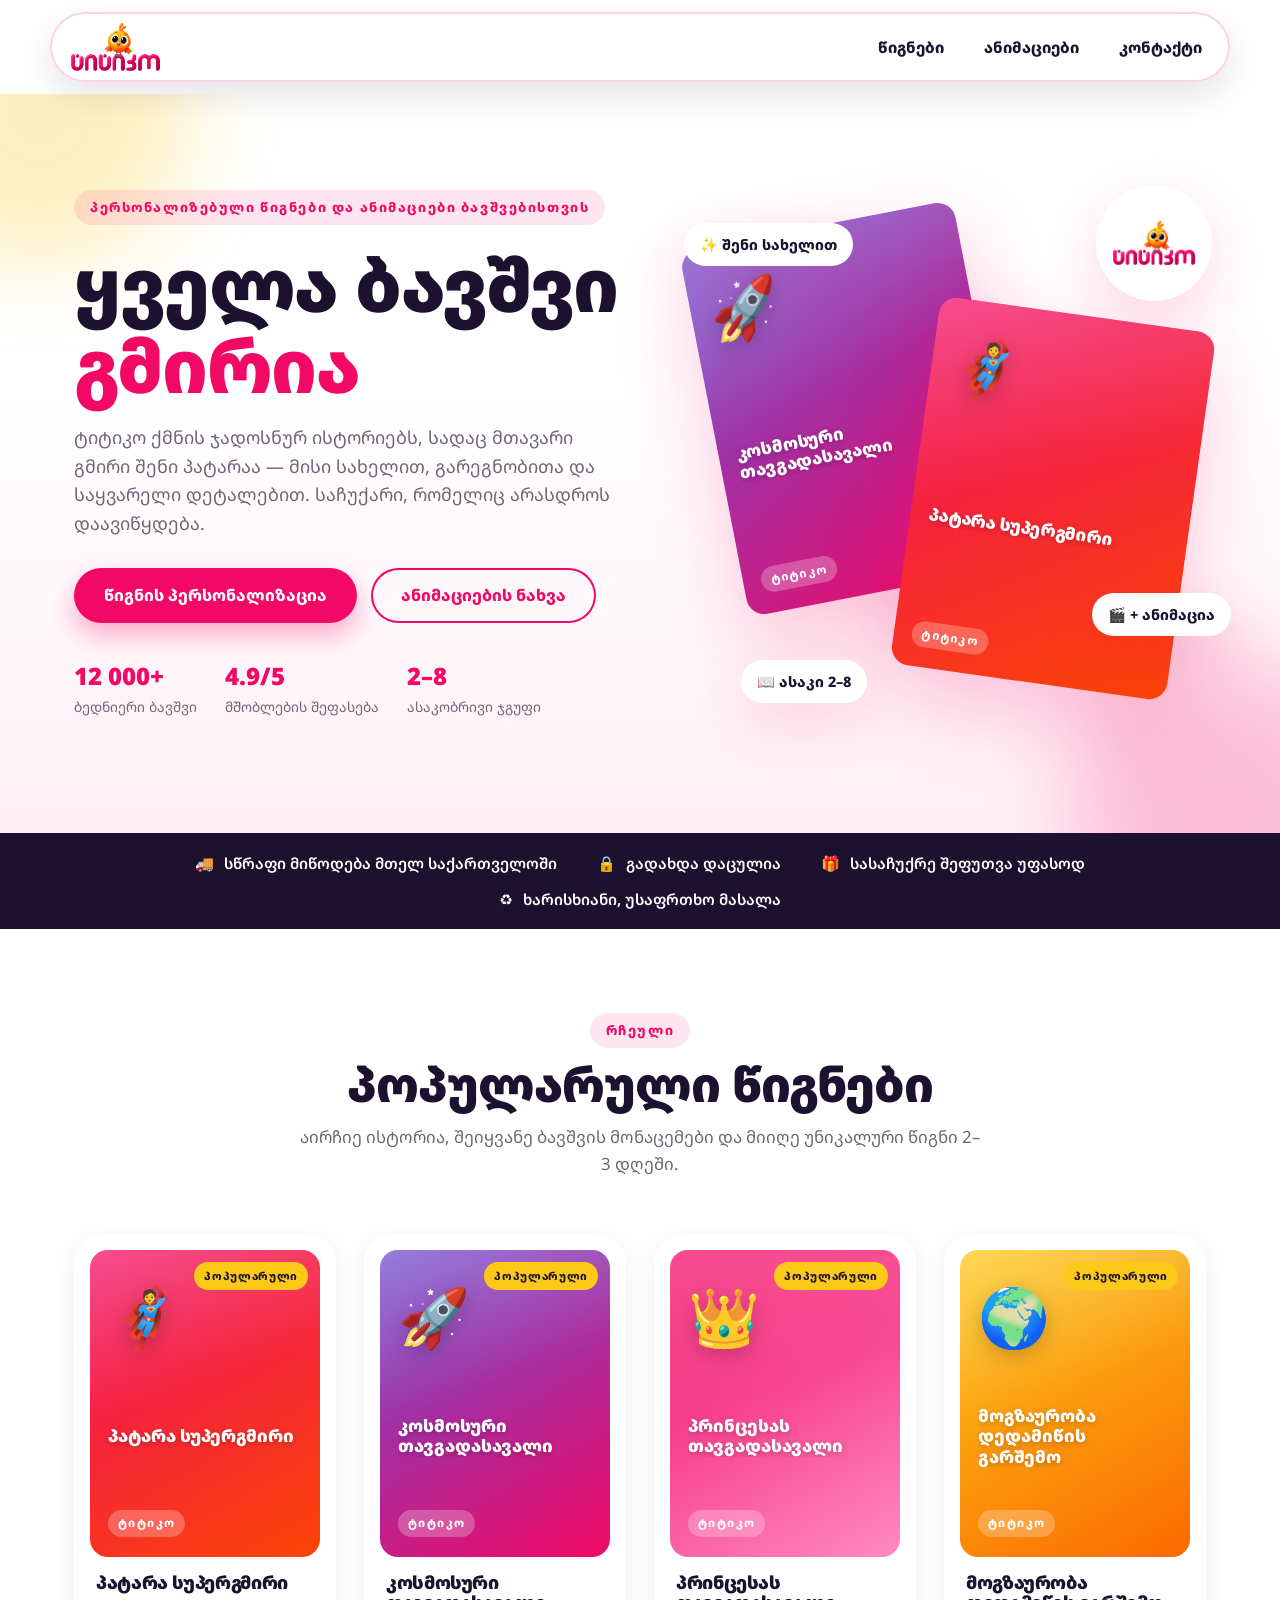
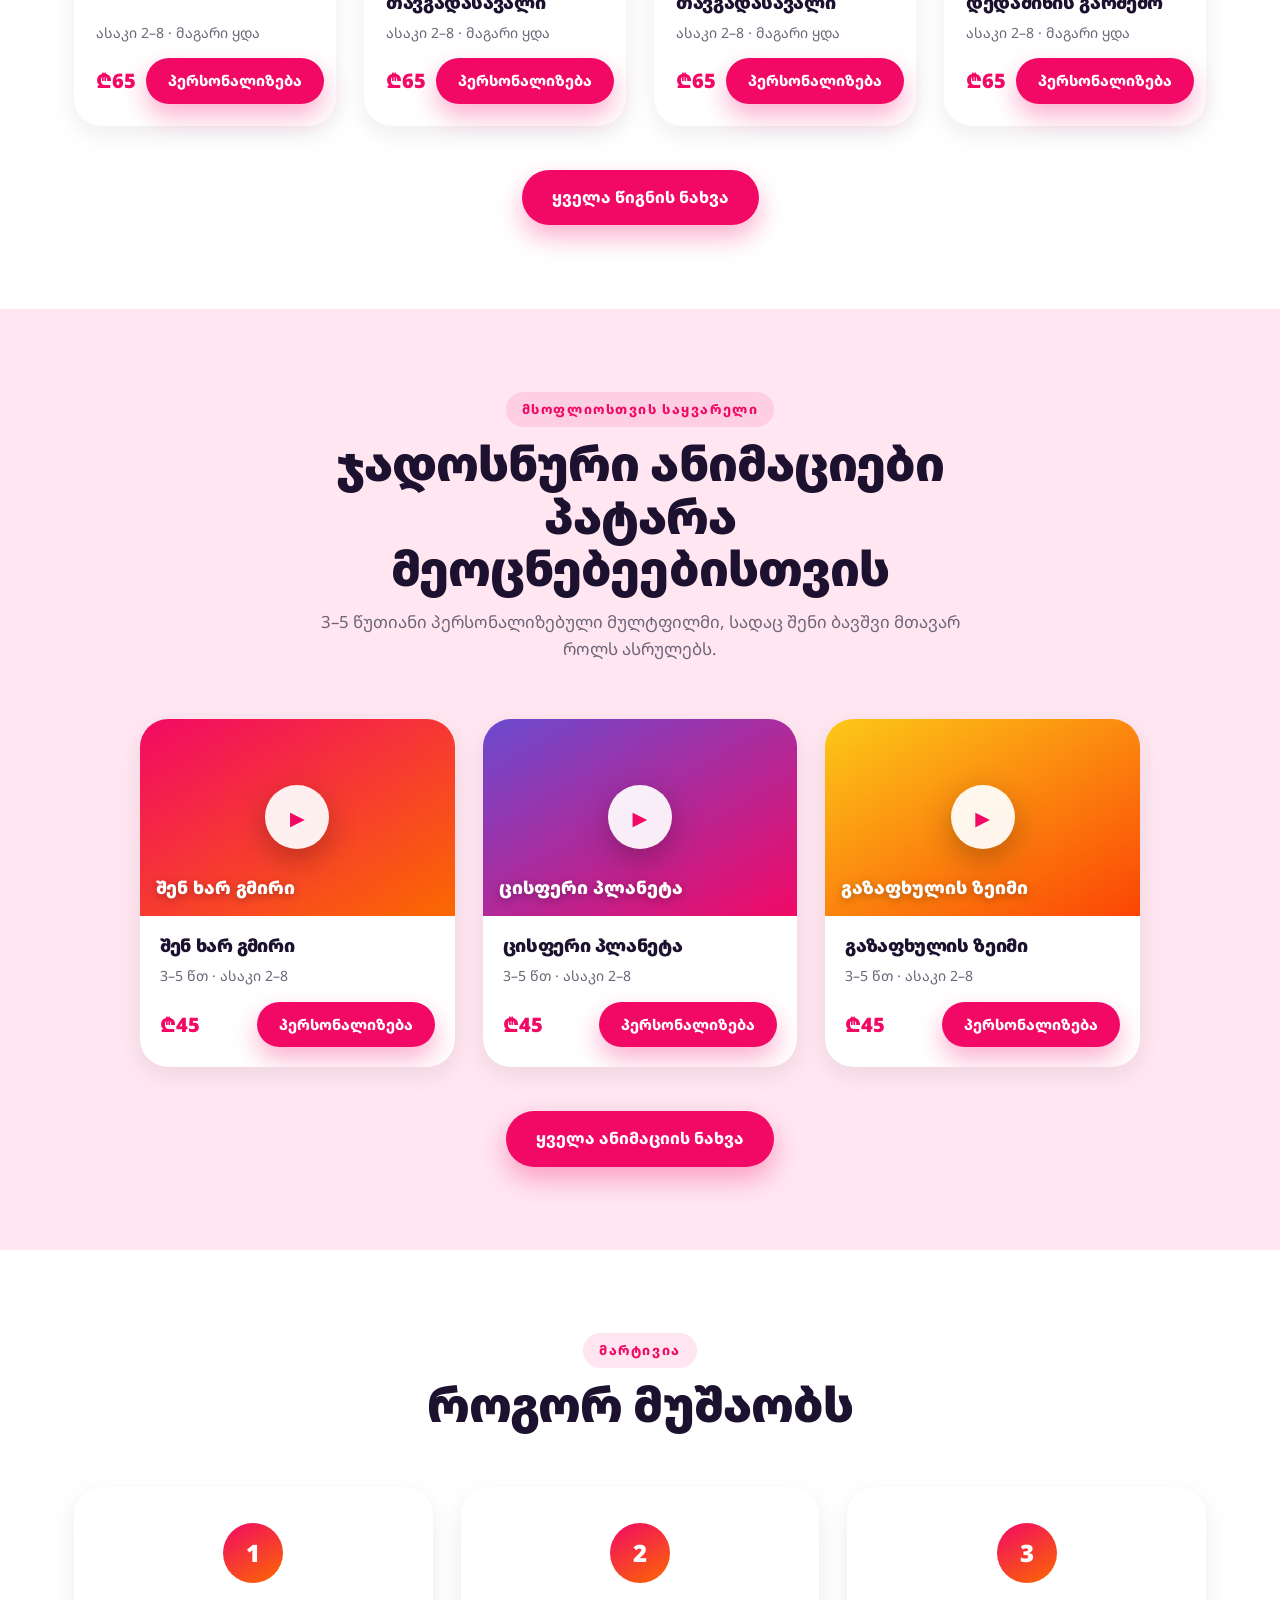
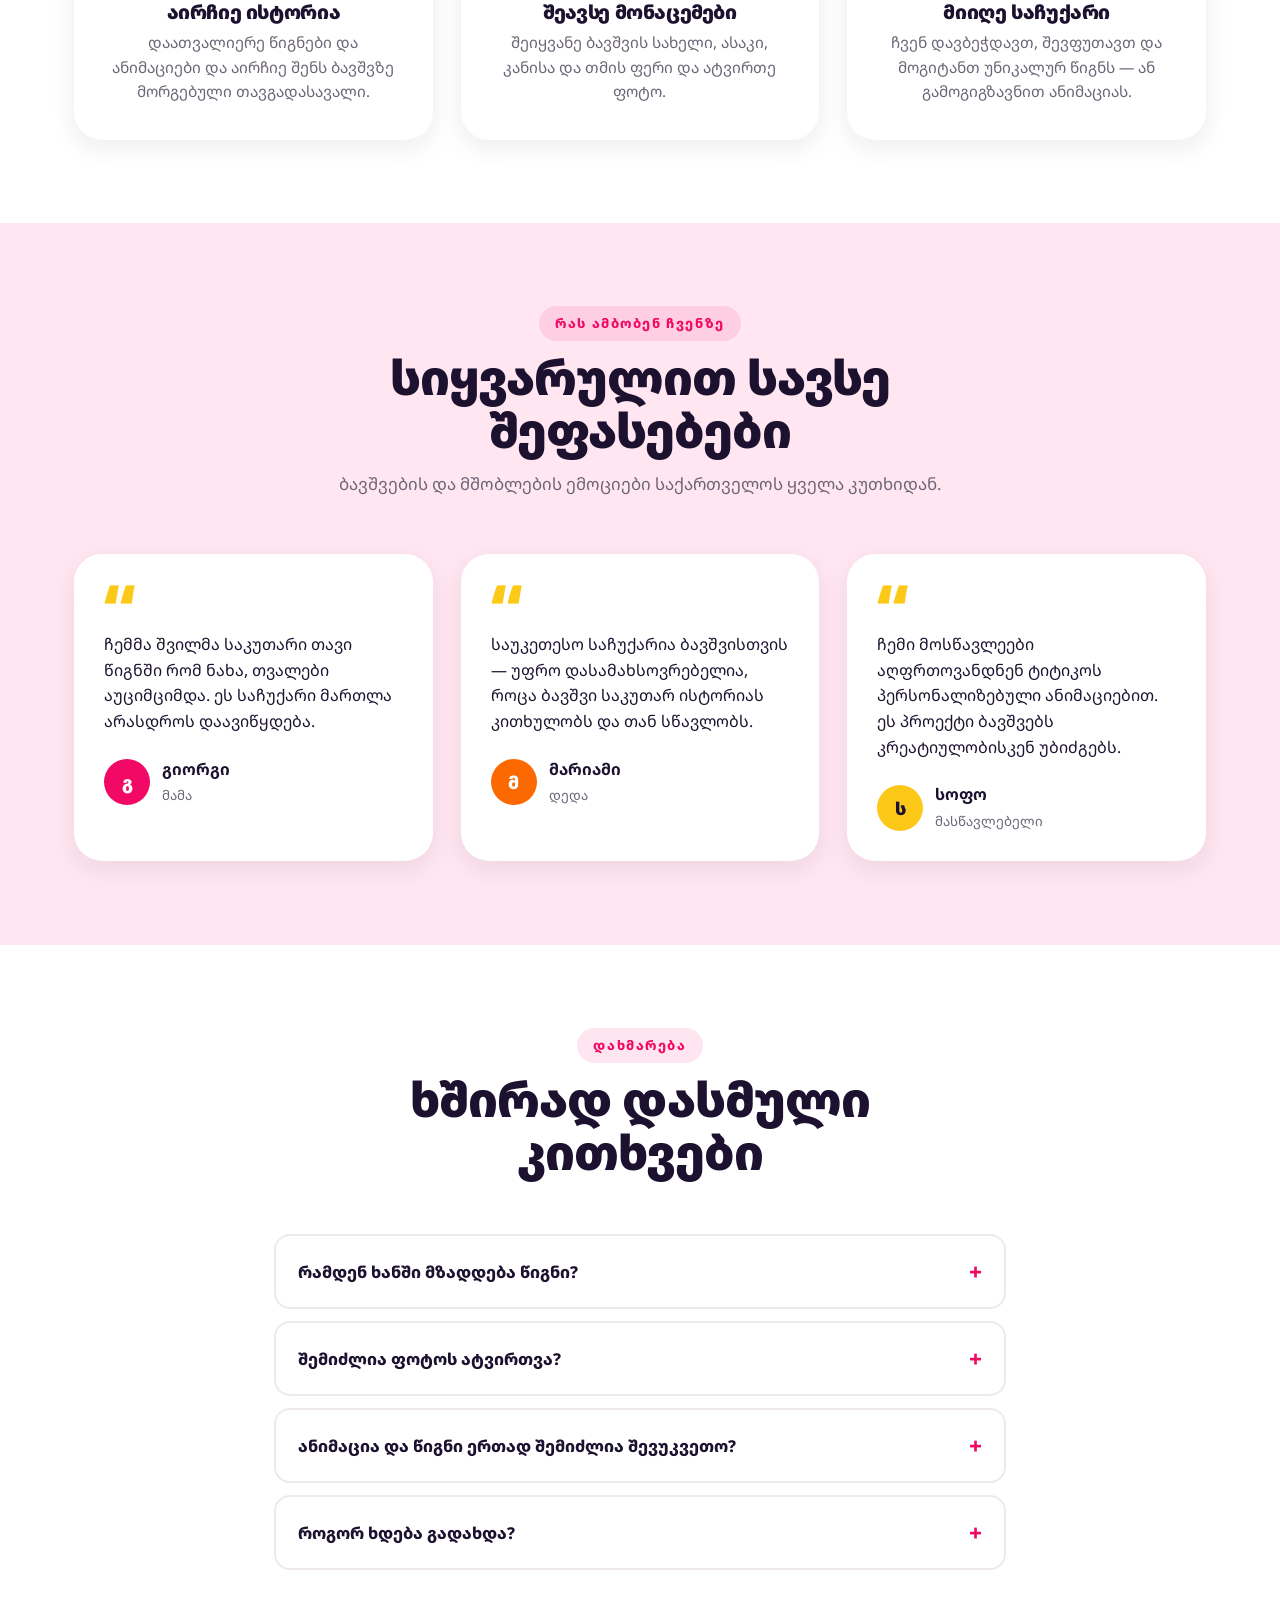
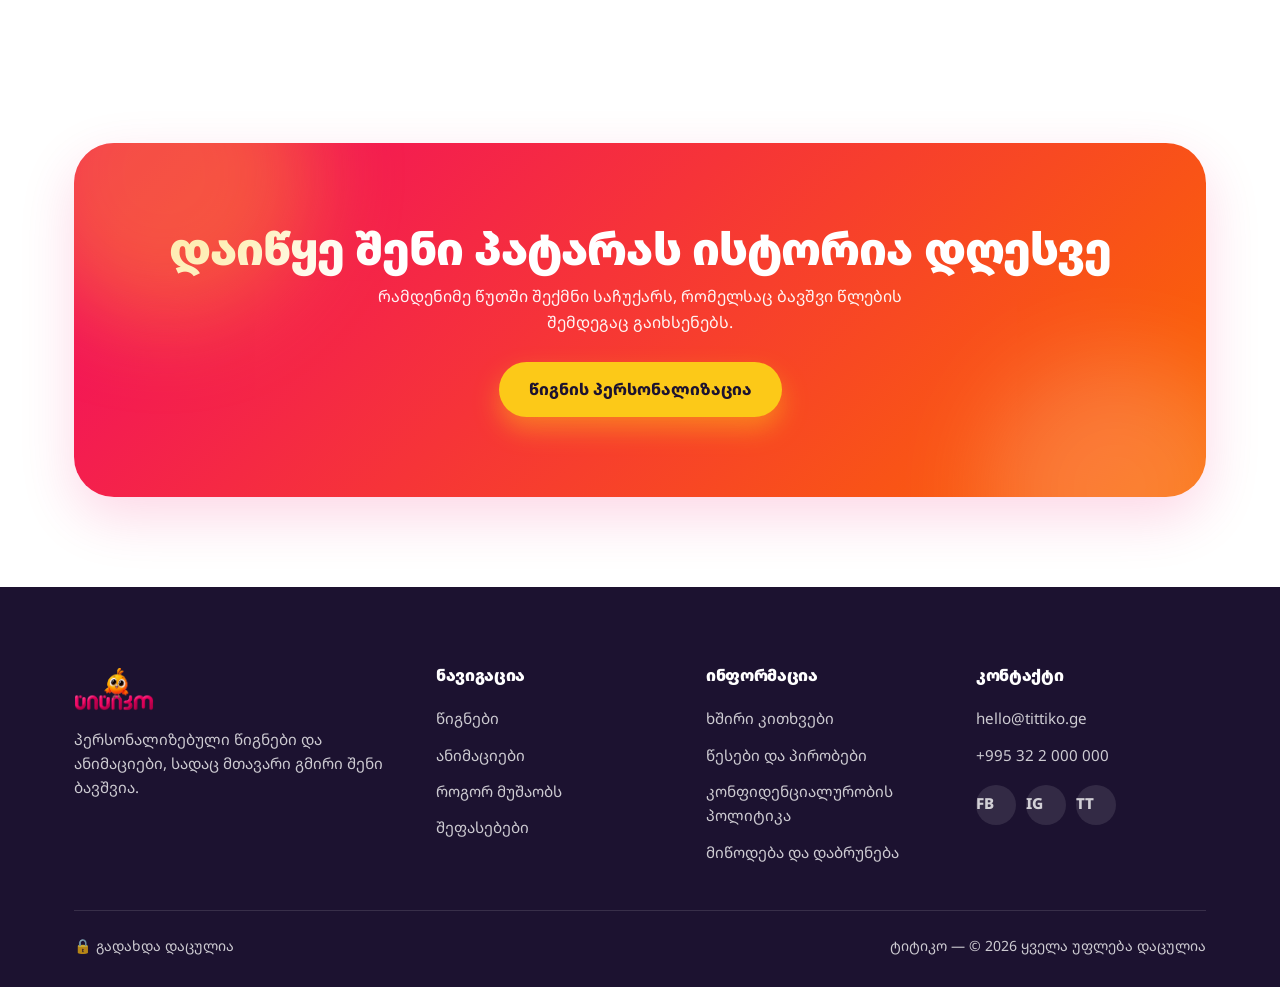
==== index.html @ 86f14d65 "Show the actual iris when picking an eye colour The four colours were names in a plain select, which" ====
<!DOCTYPE html>
<html lang="ka">
<head>
  <meta charset="UTF-8" />
  <meta name="viewport" content="width=device-width, initial-scale=1.0" />
  <title>ტიტიკო — პერსონალიზებული წიგნები და ანიმაციები ბავშვებისთვის</title>
  <meta name="description" content="ტიტიკო ქმნის პერსონალიზებულ წიგნებსა და ანიმაციებს, სადაც მთავარი გმირი შენი ბავშვია. ყველა ბავშვი გმირია!" />

  <link rel="preconnect" href="https://fonts.googleapis.com" />
  <link rel="preconnect" href="https://fonts.gstatic.com" crossorigin />
  <link href="https://fonts.googleapis.com/css2?family=Noto+Sans+Georgian:wght@400;500;600;700;800;900&display=swap" rel="stylesheet" />

  <link rel="stylesheet" href="style.css?v=4" />
  <noscript>
    <style>[data-reveal] { opacity: 1 !important; transform: none !important; }</style>
  </noscript>
</head>
<body>

  <!-- ============ NAV ============ -->
  <header class="nav" id="top">
    <div class="nav__inner">
      <a class="nav__logo" href="index.html" id="navLogo" aria-label="ტიტიკო — მთავარ გვერდზე დაბრუნება">
        <img src="image/titiko logo.webp" alt="ტიტიკო" />
      </a>

      <nav class="nav__menu" id="navMenu" aria-label="მთავარი ნავიგაცია">
        <a href="books.html" class="nav__link">წიგნები</a>
        <a href="animations.html" class="nav__link">ანიმაციები</a>
        <a href="#contact" class="nav__link">კონტაქტი</a>
      </nav>

      <button class="nav__toggle" id="navToggle" aria-label="მენიუს გახსნა" aria-expanded="false" aria-controls="navMenu">
        <span></span><span></span><span></span>
      </button>
    </div>
  </header>

  <main>

    <!-- ============ HERO ============ -->
    <section class="hero">
      <div class="blob blob--1"></div>
      <div class="blob blob--2"></div>

      <div class="hero__inner">
        <div class="hero__copy">
          <span class="eyebrow">პერსონალიზებული წიგნები და ანიმაციები ბავშვებისთვის</span>
          <h1 class="hero__title">ყველა ბავშვი <span class="tx-pink">გმირია</span></h1>
          <p class="hero__lead">
            ტიტიკო ქმნის ჯადოსნურ ისტორიებს, სადაც მთავარი გმირი შენი პატარაა —
            მისი სახელით, გარეგნობითა და საყვარელი დეტალებით. საჩუქარი, რომელიც
            არასდროს დაავიწყდება.
          </p>
          <div class="hero__actions">
            <a href="books.html" class="btn btn--primary">წიგნის პერსონალიზაცია</a>
            <a href="animations.html" class="btn btn--ghost">ანიმაციების ნახვა</a>
          </div>
          <ul class="hero__stats">
            <li><strong>12 000+</strong><span>ბედნიერი ბავშვი</span></li>
            <li><strong>4.9/5</strong><span>მშობლების შეფასება</span></li>
            <li><strong>2–8</strong><span>ასაკობრივი ჯგუფი</span></li>
          </ul>
        </div>

        <div class="hero__visual">
          <div class="stage">
            <div class="cover cover--c3 stage__book stage__book--back">
              <span class="cover__emoji">🚀</span>
              <span class="cover__title">კოსმოსური თავგადასავალი</span>
              <span class="cover__brand">ტიტიკო</span>
            </div>
            <div class="cover cover--c1 stage__book stage__book--front">
              <span class="cover__emoji">🦸</span>
              <span class="cover__title">პატარა სუპერგმირი</span>
              <span class="cover__brand">ტიტიკო</span>
            </div>

            <span class="float-badge float-badge--tl">✨ შენი სახელით</span>
            <span class="float-badge float-badge--br">🎬 + ანიმაცია</span>
            <span class="float-badge float-badge--bl">📖 ასაკი 2–8</span>

            <div class="sticker" aria-hidden="true">
              <img src="image/titiko logo.webp" alt="" />
            </div>
          </div>
        </div>
      </div>
    </section>

    <!-- ============ TRUST STRIP ============ -->
    <section class="strip" aria-label="უპირატესობები">
      <div class="strip__inner">
        <div class="strip__item"><span>🚚</span> სწრაფი მიწოდება მთელ საქართველოში</div>
        <div class="strip__item"><span>🔒</span> გადახდა დაცულია</div>
        <div class="strip__item"><span>🎁</span> სასაჩუქრე შეფუთვა უფასოდ</div>
        <div class="strip__item"><span>♻️</span> ხარისხიანი, უსაფრთხო მასალა</div>
      </div>
    </section>

    <!-- ============ BOOKS ============ -->
    <section class="section" id="books">
      <div class="container">
        <header class="section__head" data-reveal>
          <span class="eyebrow">რჩეული</span>
          <h2 class="section__title">პოპულარული წიგნები</h2>
          <p class="section__sub">აირჩიე ისტორია, შეიყვანე ბავშვის მონაცემები და მიიღე უნიკალური წიგნი 2–3 დღეში.</p>
        </header>

        <div class="book-grid" id="bookGrid">
          <article class="book-card" data-cat="boys" data-reveal>
            <div class="cover cover--c1">
              <span class="cover__emoji">🦸</span>
              <span class="cover__title">პატარა სუპერგმირი</span>
              <span class="cover__brand">ტიტიკო</span>
              <span class="cover__tag">პოპულარული</span>
            </div>
            <div class="book-card__body">
              <h3>პატარა სუპერგმირი</h3>
              <p class="book-card__meta">ასაკი 2–8 · მაგარი ყდა</p>
              <div class="book-card__foot">
                <span class="price">₾65</span>
                <a href="#contact" class="btn btn--primary btn--sm">პერსონალიზება</a>
              </div>
            </div>
          </article>

          <article class="book-card" data-cat="boys" data-reveal>
            <div class="cover cover--c3">
              <span class="cover__emoji">🚀</span>
              <span class="cover__title">კოსმოსური თავგადასავალი</span>
              <span class="cover__brand">ტიტიკო</span>
              <span class="cover__tag">პოპულარული</span>
            </div>
            <div class="book-card__body">
              <h3>კოსმოსური თავგადასავალი</h3>
              <p class="book-card__meta">ასაკი 2–8 · მაგარი ყდა</p>
              <div class="book-card__foot">
                <span class="price">₾65</span>
                <a href="#contact" class="btn btn--primary btn--sm">პერსონალიზება</a>
              </div>
            </div>
          </article>

          <article class="book-card" data-cat="girls" data-reveal>
            <div class="cover cover--c8">
              <span class="cover__emoji">👑</span>
              <span class="cover__title">პრინცესას თავგადასავალი</span>
              <span class="cover__brand">ტიტიკო</span>
              <span class="cover__tag">პოპულარული</span>
            </div>
            <div class="book-card__body">
              <h3>პრინცესას თავგადასავალი</h3>
              <p class="book-card__meta">ასაკი 2–8 · მაგარი ყდა</p>
              <div class="book-card__foot">
                <span class="price">₾65</span>
                <a href="#contact" class="btn btn--primary btn--sm">პერსონალიზება</a>
              </div>
            </div>
          </article>

          <article class="book-card" data-cat="learn" data-reveal>
            <div class="cover cover--c2">
              <span class="cover__emoji">🌍</span>
              <span class="cover__title">მოგზაურობა დედამიწის გარშემო</span>
              <span class="cover__brand">ტიტიკო</span>
              <span class="cover__tag">პოპულარული</span>
            </div>
            <div class="book-card__body">
              <h3>მოგზაურობა დედამიწის გარშემო</h3>
              <p class="book-card__meta">ასაკი 2–8 · მაგარი ყდა</p>
              <div class="book-card__foot">
                <span class="price">₾65</span>
                <a href="#contact" class="btn btn--primary btn--sm">პერსონალიზება</a>
              </div>
            </div>
          </article>
        </div>

        <div class="section__more" data-reveal>
          <a href="books.html" class="btn btn--primary">ყველა წიგნის ნახვა</a>
        </div>
      </div>
    </section>

    <!-- ============ ANIMATIONS ============ -->
    <section class="section section--wash" id="animations">
      <div class="container">
        <header class="section__head" data-reveal>
          <span class="eyebrow">მსოფლიოსთვის საყვარელი</span>
          <h2 class="section__title">ჯადოსნური ანიმაციები პატარა მეოცნებეებისთვის</h2>
          <p class="section__sub">3–5 წუთიანი პერსონალიზებული მულტფილმი, სადაც შენი ბავშვი მთავარ როლს ასრულებს.</p>
        </header>

        <div class="anim-grid">
          <article class="anim-card" data-reveal>
            <div class="anim-thumb anim-thumb--a">
              <button class="play" type="button" aria-label="ნახვა">▶</button>
              <span class="anim-thumb__label">შენ ხარ გმირი</span>
            </div>
            <div class="anim-card__body">
              <h3>შენ ხარ გმირი</h3>
              <p class="book-card__meta">3–5 წთ · ასაკი 2–8</p>
              <div class="book-card__foot">
                <span class="price">₾45</span>
                <a href="#" class="btn btn--primary btn--sm">პერსონალიზება</a>
              </div>
            </div>
          </article>

          <article class="anim-card" data-reveal>
            <div class="anim-thumb anim-thumb--b">
              <button class="play" type="button" aria-label="ნახვა">▶</button>
              <span class="anim-thumb__label">ცისფერი პლანეტა</span>
            </div>
            <div class="anim-card__body">
              <h3>ცისფერი პლანეტა</h3>
              <p class="book-card__meta">3–5 წთ · ასაკი 2–8</p>
              <div class="book-card__foot">
                <span class="price">₾45</span>
                <a href="#" class="btn btn--primary btn--sm">პერსონალიზება</a>
              </div>
            </div>
          </article>

          <article class="anim-card" data-reveal>
            <div class="anim-thumb anim-thumb--c">
              <button class="play" type="button" aria-label="ნახვა">▶</button>
              <span class="anim-thumb__label">გაზაფხულის ზეიმი</span>
            </div>
            <div class="anim-card__body">
              <h3>გაზაფხულის ზეიმი</h3>
              <p class="book-card__meta">3–5 წთ · ასაკი 2–8</p>
              <div class="book-card__foot">
                <span class="price">₾45</span>
                <a href="#" class="btn btn--primary btn--sm">პერსონალიზება</a>
              </div>
            </div>
          </article>
        </div>

        <div class="section__more" data-reveal>
          <a href="animations.html" class="btn btn--primary">ყველა ანიმაციის ნახვა</a>
        </div>
      </div>
    </section>

    <!-- ============ HOW IT WORKS ============ -->
    <section class="section" id="how">
      <div class="container">
        <header class="section__head" data-reveal>
          <span class="eyebrow">მარტივია</span>
          <h2 class="section__title">როგორ მუშაობს</h2>
        </header>

        <ol class="steps">
          <li class="step" data-reveal>
            <span class="step__num">1</span>
            <h3>აირჩიე ისტორია</h3>
            <p>დაათვალიერე წიგნები და ანიმაციები და აირჩიე შენს ბავშვზე მორგებული თავგადასავალი.</p>
          </li>
          <li class="step" data-reveal>
            <span class="step__num">2</span>
            <h3>შეავსე მონაცემები</h3>
            <p>შეიყვანე ბავშვის სახელი, ასაკი, კანისა და თმის ფერი და ატვირთე ფოტო.</p>
          </li>
          <li class="step" data-reveal>
            <span class="step__num">3</span>
            <h3>მიიღე საჩუქარი</h3>
            <p>ჩვენ დავბეჭდავთ, შევფუთავთ და მოგიტანთ უნიკალურ წიგნს — ან გამოგიგზავნით ანიმაციას.</p>
          </li>
        </ol>
      </div>
    </section>

    <!-- ============ TESTIMONIALS ============ -->
    <section class="section section--wash" id="reviews">
      <div class="container">
        <header class="section__head" data-reveal>
          <span class="eyebrow">რას ამბობენ ჩვენზე</span>
          <h2 class="section__title">სიყვარულით სავსე შეფასებები</h2>
          <p class="section__sub">ბავშვების და მშობლების ემოციები საქართველოს ყველა კუთხიდან.</p>
        </header>

        <div class="quote-grid">
          <figure class="quote-card" data-reveal>
            <div class="quote-mark">“</div>
            <blockquote>ჩემმა შვილმა საკუთარი თავი წიგნში რომ ნახა, თვალები აუციმციმდა. ეს საჩუქარი მართლა არასდროს დაავიწყდება.</blockquote>
            <figcaption>
              <span class="avatar" style="--a:var(--pink)">გ</span>
              <span><strong>გიორგი</strong><br /><small>მამა</small></span>
            </figcaption>
          </figure>

          <figure class="quote-card" data-reveal>
            <div class="quote-mark">“</div>
            <blockquote>საუკეთესო საჩუქარია ბავშვისთვის — უფრო დასამახსოვრებელია, როცა ბავშვი საკუთარ ისტორიას კითხულობს და თან სწავლობს.</blockquote>
            <figcaption>
              <span class="avatar" style="--a:var(--orange)">მ</span>
              <span><strong>მარიამი</strong><br /><small>დედა</small></span>
            </figcaption>
          </figure>

          <figure class="quote-card" data-reveal>
            <div class="quote-mark">“</div>
            <blockquote>ჩემი მოსწავლეები აღფრთოვანდნენ ტიტიკოს პერსონალიზებული ანიმაციებით. ეს პროექტი ბავშვებს კრეატიულობისკენ უბიძგებს.</blockquote>
            <figcaption>
              <span class="avatar" style="--a:var(--yellow); color:#1c1230">ს</span>
              <span><strong>სოფო</strong><br /><small>მასწავლებელი</small></span>
            </figcaption>
          </figure>
        </div>
      </div>
    </section>

    <!-- ============ FAQ ============ -->
    <section class="section" id="faq">
      <div class="container container--narrow">
        <header class="section__head" data-reveal>
          <span class="eyebrow">დახმარება</span>
          <h2 class="section__title">ხშირად დასმული კითხვები</h2>
        </header>

        <div class="faq" data-reveal>
          <div class="faq-item">
            <button class="faq-q" aria-expanded="false">რამდენ ხანში მზადდება წიგნი?<span class="faq-ic">+</span></button>
            <div class="faq-a"><p>სტანდარტული დამზადება 2–3 სამუშაო დღეა, მიწოდება — 1–2 დღე თბილისში და 2–4 დღე რეგიონებში.</p></div>
          </div>
          <div class="faq-item">
            <button class="faq-q" aria-expanded="false">შემიძლია ფოტოს ატვირთვა?<span class="faq-ic">+</span></button>
            <div class="faq-a"><p>დიახ. პერსონალიზაციისას ატვირთავ ბავშვის ფოტოს და ირჩევ თმისა და კანის ფერს — გმირი მასზე იქნება მორგებული.</p></div>
          </div>
          <div class="faq-item">
            <button class="faq-q" aria-expanded="false">ანიმაცია და წიგნი ერთად შემიძლია შევუკვეთო?<span class="faq-ic">+</span></button>
            <div class="faq-a"><p>დიახ, არსებობს კომბინირებული პაკეტი — წიგნი + ანიმაცია ერთი გმირით და ერთიანი ისტორიით.</p></div>
          </div>
          <div class="faq-item">
            <button class="faq-q" aria-expanded="false">როგორ ხდება გადახდა?<span class="faq-ic">+</span></button>
            <div class="faq-a"><p>გადახდა ხდება ბარათით, დაცული გადახდის სისტემით. თანხა ჩამოგეჭრება მხოლოდ შეკვეთის დადასტურების შემდეგ.</p></div>
          </div>
        </div>
      </div>
    </section>

    <!-- ============ CTA ============ -->
    <section class="cta-band" data-reveal>
      <div class="container">
        <div class="cta-card">
          <div class="blob blob--c1"></div>
          <div class="blob blob--c2"></div>
          <h2>დაიწყე შენი პატარას ისტორია დღესვე</h2>
          <p>რამდენიმე წუთში შექმნი საჩუქარს, რომელსაც ბავშვი წლების შემდეგაც გაიხსენებს.</p>
          <a href="books.html" class="btn btn--yellow">წიგნის პერსონალიზაცია</a>
        </div>
      </div>
    </section>

  </main>

  <!-- ============ FOOTER ============ -->
  <footer class="footer" id="contact">
    <div class="container">
      <div class="footer__grid">
        <div class="footer__brand">
          <img src="image/titiko logo.webp" alt="ტიტიკო" />
          <p>პერსონალიზებული წიგნები და ანიმაციები, სადაც მთავარი გმირი შენი ბავშვია.</p>
        </div>

        <nav aria-label="ნავიგაცია">
          <h4>ნავიგაცია</h4>
          <a href="books.html">წიგნები</a>
          <a href="animations.html">ანიმაციები</a>
          <a href="#how">როგორ მუშაობს</a>
          <a href="#reviews">შეფასებები</a>
        </nav>

        <nav aria-label="ინფორმაცია">
          <h4>ინფორმაცია</h4>
          <a href="#faq">ხშირი კითხვები</a>
          <a href="#">წესები და პირობები</a>
          <a href="#">კონფიდენციალურობის პოლიტიკა</a>
          <a href="#">მიწოდება და დაბრუნება</a>
        </nav>

        <div>
          <h4>კონტაქტი</h4>
          <a href="mailto:hello@tittiko.ge">hello@tittiko.ge</a>
          <a href="tel:+995322000000">+995 32 2 000 000</a>
          <div class="footer__social">
            <a href="#" aria-label="Facebook">FB</a>
            <a href="#" aria-label="Instagram">IG</a>
            <a href="#" aria-label="TikTok">TT</a>
          </div>
        </div>
      </div>

      <div class="footer__bar">
        <span>🔒 გადახდა დაცულია</span>
        <span>ტიტიკო — © <span id="year">2026</span> ყველა უფლება დაცულია</span>
      </div>
    </div>
  </footer>

  <button class="to-top" id="toTop" aria-label="ზემოთ დაბრუნება">↑</button>

  <script src="script.js?v=4"></script>
</body>
</html>
---- style.css ----
/* ============================================================
   ტიტიკო (Tittiko) — brand stylesheet
   Palette: #FCC918 yellow · #FB4505 orange-red · #F20965 pink
            #FB6900 orange · #FFFFFF white · #000000 black
   ============================================================ */

:root {
  --pink: #F20965;
  --pink-dark: #c60650;
  --yellow: #FCC918;
  --orange: #FB6900;
  --orange-red: #FB4505;

  --ink: #1c1230;
  --muted: #6c6577;
  --line: #efe8ef;
  --line-hover: #ddd0dc;

  --err: #d81f2a;
  --err-wash: #fdecec;
  --ok: #12855a;
  --ok-wash: #e6f6ee;
  --white: #ffffff;
  --cream: #FFF6EF;
  --pink-wash: #FFF0F6;                             /* tint for form surfaces */
  --section-wash: #FFE6F0;                          /* full-width alternating sections */
  --lav: #F4F1FF;

  --radius: 28px;
  --radius-sm: 16px;
  --radius-pill: 999px;

  --shadow-sm: 0 8px 24px rgba(28, 18, 48, .08);
  --shadow-md: 0 20px 55px rgba(242, 9, 101, .16);
  --shadow-lg: 0 32px 80px rgba(242, 9, 101, .22);

  --maxw: 1180px;
  --nav-h: 70px;
  --nav-pad: 12px;                                  /* space around the floating pill */
  --nav-gutter: clamp(14px, 4vw, 24px);
  --nav-offset: calc(var(--nav-h) + var(--nav-pad) * 2);

  --font: "Noto Sans Georgian", "Segoe UI", system-ui, -apple-system, sans-serif;
}

/* ---------- reset ---------- */
*, *::before, *::after { box-sizing: border-box; margin: 0; padding: 0; }

html { scroll-behavior: smooth; scroll-padding-top: calc(var(--nav-offset) + 16px); }

body {
  font-family: var(--font);
  color: var(--ink);
  background: var(--white);
  line-height: 1.6;
  -webkit-font-smoothing: antialiased;
  overflow-x: hidden;
}

img { max-width: 100%; display: block; }
[hidden] { display: none !important; }
a { color: inherit; text-decoration: none; }
ul, ol { list-style: none; }
button { font-family: inherit; cursor: pointer; border: none; background: none; }

h1, h2, h3, h4 { line-height: 1.1; letter-spacing: -.02em; font-weight: 900; overflow-wrap: break-word; }
p, blockquote, li, a { overflow-wrap: break-word; }

.tx-pink { color: var(--pink); }

/* ---------- layout helpers ---------- */
.container {
  width: 100%;
  max-width: var(--maxw);
  margin: 0 auto;
  padding: 0 clamp(16px, 4vw, 24px);
}
.container--narrow { max-width: 780px; }

.section { padding: clamp(64px, 6.5vw, 84px) 0; }
.section--wash { background: var(--section-wash); }

.section__head { text-align: center; max-width: 680px; margin: 0 auto clamp(36px, 5vw, 56px); }
.section__title { font-size: clamp(1.9rem, 4.5vw, 3rem); margin: 10px 0 14px; }
.section__sub { color: var(--muted); font-size: 1.05rem; }
.section__more { text-align: center; margin-top: clamp(28px, 4vw, 44px); }

.eyebrow {
  display: inline-block;
  font-weight: 800;
  font-size: .82rem;
  letter-spacing: .12em;
  text-transform: uppercase;
  color: var(--pink);
  background: rgba(242, 9, 101, .1);
  padding: 7px 16px;
  border-radius: var(--radius-pill);
}

/* ---------- buttons ---------- */
.btn {
  display: inline-flex;
  align-items: center;
  justify-content: center;
  gap: 8px;
  font-weight: 800;
  font-size: 1rem;
  padding: 15px 30px;
  border-radius: var(--radius-pill);
  transition: transform .18s ease, box-shadow .18s ease, background .18s ease, color .18s ease;
  white-space: nowrap;
}
.btn--sm { padding: 11px 22px; font-size: .92rem; }

.btn--primary {
  background: var(--pink);
  color: #fff;
  box-shadow: 0 12px 26px rgba(242, 9, 101, .32);
}
.btn--primary:hover { background: var(--pink-dark); transform: translateY(-3px); box-shadow: 0 18px 34px rgba(242, 9, 101, .4); }

.btn--yellow {
  background: var(--yellow);
  color: var(--ink);
  box-shadow: 0 12px 26px rgba(252, 201, 24, .45);
}
.btn--yellow:hover { transform: translateY(-3px); box-shadow: 0 18px 34px rgba(252, 201, 24, .6); }

.btn--ghost {
  background: transparent;
  color: var(--pink);
  box-shadow: inset 0 0 0 2px var(--pink);
}
.btn--ghost:hover { background: var(--pink); color: #fff; transform: translateY(-3px); }

/* ============================================================
   NAV
   ============================================================ */
.nav {
  position: sticky;
  top: 0;
  z-index: 100;
  padding: var(--nav-pad) var(--nav-gutter);
}
/* soft white veil that fades in once the page scrolls under the pill */
.nav::before {
  content: "";
  position: absolute;
  inset: 0;
  background: linear-gradient(180deg, rgba(255, 255, 255, .94) 40%, rgba(255, 255, 255, 0));
  opacity: 0;
  pointer-events: none;
  transition: opacity .3s ease;
}
.nav.is-stuck::before { opacity: 1; }

.nav__inner {
  position: relative;
  z-index: 1;
  max-width: var(--maxw);
  margin: 0 auto;
  height: var(--nav-h);
  padding: 0 10px 0 20px;
  display: flex;
  align-items: center;
  justify-content: space-between;
  gap: 20px;
  background: rgba(255, 255, 255, .94);
  border-radius: var(--radius-pill);
  box-shadow:
    0 14px 32px rgba(28, 18, 48, .11),
    inset 0 0 0 2px rgba(242, 9, 101, .18);
  transition: box-shadow .3s ease, background .3s ease;
}
.nav.is-stuck .nav__inner {
  background: #fff;
  box-shadow:
    0 16px 40px rgba(242, 9, 101, .2),
    inset 0 0 0 2px rgba(242, 9, 101, .24);
}

.nav__logo {
  flex-shrink: 0;
  display: flex;
  align-items: center;
  transition: transform .22s cubic-bezier(.34, 1.56, .64, 1);
}
.nav__logo:hover { transform: scale(1.05) rotate(-1.5deg); }
.nav__logo img { height: 50px; width: auto; }

.nav__menu { display: flex; align-items: center; gap: 4px; }
.nav__link {
  position: relative;
  font-weight: 800;
  font-size: .95rem;
  padding: 11px 18px;
  border-radius: var(--radius-pill);
  color: var(--ink);
  transition: color .18s ease, background .18s ease;
}
.nav__link:hover { color: var(--pink); background: rgba(242, 9, 101, .07); }
.nav__link.is-active { color: var(--pink); background: rgba(242, 9, 101, .11); }

.nav__toggle {
  display: none;
  width: 46px; height: 46px;
  border-radius: 15px;
  background: rgba(242, 9, 101, .09);
  position: relative;
  transition: background .18s ease, transform .18s ease;
}
.nav__toggle:hover { background: rgba(242, 9, 101, .16); }
.nav__toggle:active { transform: scale(.94); }
.nav__toggle span {
  position: absolute;
  left: 13px; right: 13px;
  height: 2.5px;
  background: var(--pink);
  border-radius: 2px;
  transition: transform .28s cubic-bezier(.34, 1.4, .64, 1), opacity .2s ease;
}
.nav__toggle span:nth-child(1) { top: 16px; }
.nav__toggle span:nth-child(2) { top: 22px; }
.nav__toggle span:nth-child(3) { top: 28px; }
.nav__toggle.is-open span:nth-child(1) { transform: translateY(6px) rotate(45deg); }
.nav__toggle.is-open span:nth-child(2) { opacity: 0; }
.nav__toggle.is-open span:nth-child(3) { transform: translateY(-6px) rotate(-45deg); }

/* ============================================================
   HERO
   ============================================================ */
.hero {
  position: relative;
  padding: clamp(48px, 8vw, 96px) 0 clamp(64px, 9vw, 120px);
  background: linear-gradient(180deg, #fff 0%, #fff 40%, var(--pink-wash) 100%);
  overflow: hidden;
}
.hero__inner {
  position: relative;
  z-index: 2;
  max-width: var(--maxw);
  margin: 0 auto;
  padding: 0 clamp(16px, 4vw, 24px);
  display: grid;
  grid-template-columns: 1.05fr .95fr;
  gap: clamp(32px, 5vw, 64px);
  align-items: center;
}
.hero__title { font-size: clamp(2.6rem, 7vw, 4.6rem); margin: 18px 0; }
.hero__lead { font-size: 1.12rem; color: var(--muted); max-width: 30em; }
.hero__actions { display: flex; flex-wrap: wrap; gap: 14px; margin: 30px 0 34px; }

.hero__stats { display: flex; flex-wrap: wrap; gap: 28px; }
.hero__stats li { display: flex; flex-direction: column; }
.hero__stats strong { font-size: 1.5rem; font-weight: 900; color: var(--pink); }
.hero__stats span { font-size: .86rem; color: var(--muted); }

/* blobs */
.blob { position: absolute; border-radius: 50%; filter: blur(46px); opacity: .28; z-index: 1; pointer-events: none; }
.blob--1 { width: 300px; height: 300px; background: var(--yellow); top: -130px; left: -110px; }
.blob--2 { width: 300px; height: 300px; background: var(--pink); bottom: -120px; right: -90px; opacity: .22; }

/* hero visual / stage */
.hero__visual { position: relative; }
.stage {
  position: relative;
  aspect-ratio: 1 / 1;
  max-width: 480px;
  margin: 0 auto;
}
.stage .stage__book {
  position: absolute;
  width: 58%;
  box-shadow: var(--shadow-lg);
}
.stage__book--back { top: 2%; left: 0; transform: rotate(-11deg); animation: floaty 7s ease-in-out infinite; }
.stage__book--front { bottom: 2%; right: 0; transform: rotate(8deg); animation: floaty 6s ease-in-out infinite reverse; }

@keyframes floaty {
  0%, 100% { transform: translateY(0) rotate(var(--r, 0deg)); }
  50% { transform: translateY(-16px) rotate(var(--r, 0deg)); }
}
.stage__book--back { --r: -9deg; }
.stage__book--front { --r: 7deg; }

.float-badge {
  position: absolute;
  z-index: 5;
  background: #fff;
  color: var(--ink);
  font-weight: 800;
  font-size: .9rem;
  padding: 10px 16px;
  border-radius: var(--radius-pill);
  box-shadow: var(--shadow-md);
  white-space: nowrap;
  animation: floaty 5s ease-in-out infinite;
}
.float-badge--tl { top: 2%; left: -6%; }
.float-badge--br { bottom: 12%; right: -8%; animation-delay: 1s; }
.float-badge--bl { bottom: -2%; left: 6%; animation-delay: 2s; }

.sticker {
  position: absolute;
  top: -6%; right: -4%;
  width: 116px; height: 116px;
  background: #fff;
  border-radius: 50%;
  display: grid;
  place-items: center;
  box-shadow: var(--shadow-md);
  padding: 16px;
  animation: floaty 8s ease-in-out infinite;
}
.sticker img { width: 100%; }

/* reusable book cover mockup */
.cover {
  position: relative;
  aspect-ratio: 3 / 4;
  border-radius: 18px;
  padding: 20px 18px;
  display: flex;
  flex-direction: column;
  justify-content: space-between;
  color: #fff;
  overflow: hidden;
  isolation: isolate;
}
.cover::after {
  content: "";
  position: absolute;
  inset: 0;
  background: linear-gradient(160deg, rgba(255, 255, 255, .28), rgba(255, 255, 255, 0) 45%);
  z-index: -1;
}
.cover__emoji { font-size: clamp(2.4rem, 7vw, 3.6rem); filter: drop-shadow(0 6px 10px rgba(0, 0, 0, .2)); }
.cover__title {
  font-weight: 900;
  font-size: 1.06rem;
  line-height: 1.2;
  text-shadow: 0 2px 6px rgba(0, 0, 0, .22);
  display: -webkit-box;
  -webkit-line-clamp: 3;
  -webkit-box-orient: vertical;
  overflow: hidden;
}
.cover__brand {
  align-self: flex-start;
  font-weight: 800;
  font-size: .72rem;
  letter-spacing: .12em;
  text-transform: uppercase;
  background: rgba(255, 255, 255, .25);
  padding: 4px 10px;
  border-radius: var(--radius-pill);
}
.cover__tag {
  position: absolute;
  top: 12px; right: 12px;
  background: var(--yellow);
  color: var(--ink);
  font-weight: 800;
  font-size: .68rem;
  padding: 5px 10px;
  border-radius: var(--radius-pill);
  text-transform: uppercase;
  letter-spacing: .06em;
}

.cover--c1 { background: linear-gradient(150deg, var(--pink), var(--orange-red)); }
.cover--c2 { background: linear-gradient(150deg, var(--yellow), var(--orange)); }
.cover--c3 { background: linear-gradient(150deg, #6a4bd0, var(--pink)); }
.cover--c4 { background: linear-gradient(150deg, var(--orange), var(--yellow)); }
.cover--c5 { background: linear-gradient(150deg, var(--pink), var(--yellow)); }
.cover--c6 { background: linear-gradient(150deg, var(--orange-red), var(--pink)); }
.cover--c7 { background: linear-gradient(150deg, #7a4bd0, var(--orange-red)); }
.cover--c8 { background: linear-gradient(150deg, var(--pink), #ff8ac2); }

/* ============================================================
   TRUST STRIP
   ============================================================ */
.strip { background: var(--ink); color: #fff; }
.strip__inner {
  max-width: var(--maxw);
  margin: 0 auto;
  padding: 18px clamp(16px, 4vw, 24px);
  display: flex;
  flex-wrap: wrap;
  gap: 12px clamp(20px, 4vw, 40px);
  justify-content: center;
  text-align: center;
  font-weight: 600;
  font-size: clamp(.82rem, 2.6vw, .95rem);
}
.strip__item span { margin-right: 6px; }

/* ============================================================
   BOOKS
   ============================================================ */
.filters {
  display: flex;
  flex-wrap: wrap;
  gap: 10px;
  justify-content: center;
  margin-bottom: 44px;
}
.filter {
  font-weight: 700;
  font-size: .95rem;
  padding: 10px 20px;
  border-radius: var(--radius-pill);
  background: #fff;
  color: var(--ink);
  box-shadow: inset 0 0 0 2px var(--line);
  transition: all .15s ease;
}
.filter:hover { box-shadow: inset 0 0 0 2px var(--pink); color: var(--pink); }
.filter.is-active { background: var(--pink); color: #fff; box-shadow: none; }

.book-grid {
  display: grid;
  grid-template-columns: repeat(auto-fill, minmax(min(240px, 100%), 1fr));
  gap: clamp(16px, 2.5vw, 28px);
}

/* related grids (book.html "სხვა წიგნები" / animation.html "სხვა ანიმაციები")
   — keep the normal card size, just centre the group */
#relatedGrid { grid-template-columns: repeat(4, minmax(0, 1fr)); }
#animRelatedGrid { grid-template-columns: repeat(3, minmax(0, 1fr)); max-width: 1040px; margin-inline: auto; }
@media (max-width: 900px) {
  #relatedGrid, #animRelatedGrid { grid-template-columns: repeat(2, minmax(0, 1fr)); max-width: 520px; }
}
@media (max-width: 400px) {
  #relatedGrid, #animRelatedGrid { grid-template-columns: minmax(0, 1fr); }
}
.book-card {
  background: #fff;
  border-radius: var(--radius);
  box-shadow: var(--shadow-sm);
  padding: 16px;
  display: flex;
  flex-direction: column;
  transition: transform .2s ease, box-shadow .2s ease;
}
.book-card:hover { transform: translateY(-6px); box-shadow: var(--shadow-md); }
.book-card.is-hidden { display: none; }
.book-card__body {
  display: flex;
  flex-direction: column;
  flex: 1 1 auto;
  padding: 16px 6px 6px;
}
.book-card__body h3 {
  font-size: 1.12rem;
  /* reserve two lines so titles of any length align the rows below them */
  min-height: 2.4em;
  display: -webkit-box;
  -webkit-line-clamp: 3;
  -webkit-box-orient: vertical;
  overflow: hidden;
}
.book-card__meta { color: var(--muted); font-size: .88rem; margin: 6px 0 14px; }
.book-card__foot {
  display: flex;
  align-items: center;
  justify-content: space-between;
  gap: 10px;
  margin-top: auto; /* pin price + button to the bottom edge of every card */
}
.price { font-weight: 900; font-size: 1.25rem; color: var(--pink); }

/* ============================================================
   PAGE HERO  (dedicated pages, e.g. books.html)
   ============================================================ */
.page-hero {
  position: relative;
  overflow: hidden;
  text-align: center;
  padding: clamp(36px, 6vw, 64px) 0 clamp(44px, 6vw, 72px);
  background: linear-gradient(180deg, #fff 0%, var(--pink-wash) 100%);
}
.page-hero .container { position: relative; z-index: 2; }
.page-hero h1 { font-size: clamp(2.1rem, 5vw, 3.2rem); margin: 14px 0 12px; }
.page-hero__lead { color: var(--muted); max-width: 46em; margin: 0 auto; font-size: 1.05rem; }

.breadcrumb {
  display: flex;
  align-items: center;
  justify-content: center;
  gap: 8px;
  font-size: .88rem;
  font-weight: 600;
  color: var(--muted);
  margin-bottom: 18px;
}
.breadcrumb a { color: var(--pink); }
.breadcrumb a:hover { text-decoration: underline; }
.breadcrumb span[aria-current] { color: var(--ink); font-weight: 700; }

/* ============================================================
   CATALOG TOOLBAR  (filters + search + sort)
   ============================================================ */
.toolbar {
  display: flex;
  flex-wrap: wrap;
  align-items: center;
  justify-content: space-between;
  gap: 16px 20px;
  margin-bottom: 22px;
}
.filters--toolbar { justify-content: flex-start; margin-bottom: 0; }
.toolbar__right { display: flex; flex-wrap: wrap; gap: 12px; }

.search { position: relative; display: inline-flex; align-items: center; }
.search__icon { position: absolute; left: 16px; font-size: .9rem; opacity: .5; pointer-events: none; }
.search input {
  font-family: inherit;
  font-weight: 600;
  font-size: .92rem;
  padding: 11px 18px 11px 42px;
  min-width: 220px;
  border-radius: var(--radius-pill);
  box-shadow: inset 0 0 0 2px var(--line);
  background: #fff;
  color: var(--ink);
  transition: box-shadow .15s ease;
}
.search input::placeholder { color: var(--muted); font-weight: 500; }
.search input:focus { outline: none; box-shadow: inset 0 0 0 2px var(--pink); }

.select {
  appearance: none;
  -webkit-appearance: none;
  font-family: inherit;
  font-weight: 700;
  font-size: .9rem;
  padding: 11px 42px 11px 18px;
  border: none;
  border-radius: var(--radius-pill);
  box-shadow: inset 0 0 0 2px var(--line);
  background: #fff url("data:image/svg+xml,%3Csvg xmlns='http://www.w3.org/2000/svg' width='12' height='8' viewBox='0 0 12 8'%3E%3Cpath d='M1 1l5 5 5-5' stroke='%23F20965' stroke-width='2' fill='none' stroke-linecap='round' stroke-linejoin='round'/%3E%3C/svg%3E") no-repeat right 16px center;
  color: var(--ink);
  cursor: pointer;
  transition: box-shadow .15s ease;
}
.select:hover, .select:focus { outline: none; box-shadow: inset 0 0 0 2px var(--pink); }

.result-count { color: var(--muted); font-size: .92rem; margin: 0 0 20px; }
.result-count strong { color: var(--ink); }

.empty-state { text-align: center; padding: 70px 20px; }
.empty-state__emoji { font-size: 3rem; margin-bottom: 14px; }
.empty-state h3 { font-size: 1.3rem; margin-bottom: 8px; }
.empty-state p { color: var(--muted); }

/* whole book card is clickable (JS-wired) */
.book-card--link { cursor: pointer; }

/* ============================================================
   BOOK DETAIL PAGE  (book.html)
   ============================================================ */
.breadcrumb--left { justify-content: flex-start; margin-bottom: 28px; }

.product {
  display: grid;
  grid-template-columns: minmax(0, 0.85fr) minmax(0, 1.15fr);
  gap: clamp(28px, 5vw, 64px);
  align-items: start;
}
.product__media { position: sticky; top: calc(var(--nav-offset) + 12px); }

.cover--lg {
  aspect-ratio: 3 / 4;
  max-width: 420px;
  margin: 0 auto;
  padding: 32px 28px;
  border-radius: 24px;
  box-shadow: var(--shadow-lg);
}
.cover--lg .cover__emoji { font-size: clamp(3rem, 9vw, 5rem); }
.cover--lg .cover__title { font-size: clamp(1.3rem, 3.4vw, 2rem); }
.cover--lg .cover__brand { font-size: .78rem; }

.product__title { font-size: clamp(1.9rem, 4.5vw, 3rem); margin: 0 0 6px; }
.product__price { font-weight: 900; font-size: 1.9rem; color: var(--pink); margin-bottom: 18px; }
.product__blurb { color: var(--muted); font-size: 1.06rem; margin-bottom: 26px; }

/* compact feature list (age / print time / gift wrap) */
.product__meta {
  display: flex;
  flex-direction: column;
  margin-bottom: 24px;
  max-width: 330px;
  border: 1.5px solid var(--line);
  border-radius: 14px;
  overflow: hidden;
}
.feat {
  display: flex;
  align-items: center;
  gap: 10px;
  padding: 9px 13px;
  font-weight: 700;
  font-size: .86rem;
  color: var(--ink);
}
.feat + .feat { border-top: 1.5px solid var(--line); }
.feat__icon {
  flex-shrink: 0;
  display: grid;
  place-items: center;
  width: 28px;
  height: 28px;
  border-radius: 50%;
  background: var(--pink-wash);
  font-size: .9rem;
}

.product__actions { display: flex; flex-wrap: wrap; gap: 12px; margin-bottom: 16px; }
.product__note { color: var(--muted); font-size: .85rem; }

.book-notfound { text-align: center; padding: 60px 20px 40px; }
.book-notfound h1 { font-size: clamp(1.8rem, 4vw, 2.4rem); margin: 12px 0 10px; }
.book-notfound p { color: var(--muted); margin-bottom: 22px; }

@media (max-width: 860px) {
  .product { grid-template-columns: 1fr; }
  .product__media { position: static; }
  .cover--lg { max-width: 300px; }
  .product__info { text-align: center; }
  .product__actions { justify-content: center; }
  .product__meta { text-align: left; margin-inline: auto; }
}
@media (max-width: 600px) {
  .product__actions .btn { width: 100%; }
}

/* ============================================================
   ORDER / PERSONALIZATION PAGE  (order.html)
   ============================================================ */
.order {
  display: grid;
  grid-template-columns: minmax(0, 0.8fr) minmax(0, 1.2fr);
  gap: clamp(28px, 5vw, 56px);
  align-items: start;
}
.order__aside { position: sticky; top: calc(var(--nav-offset) + 12px); }
.order__hero-line { text-align: center; margin-top: 14px; color: var(--muted); }
.order__hero-line strong { color: var(--pink); }

.summary {
  margin-top: 18px;
  padding: 18px 20px;
  border: 2px solid var(--line);
  border-radius: 16px;
}
.summary__row {
  display: flex;
  justify-content: space-between;
  gap: 12px;
  padding: 7px 0;
  font-size: .95rem;
  color: var(--muted);
}
.summary__row--extra { color: var(--pink); font-weight: 700; }
.summary__total {
  margin-top: 6px;
  padding-top: 12px;
  border-top: 2px solid var(--line);
  font-weight: 900;
  font-size: 1.15rem;
  color: var(--ink);
}

/* the form sits in its own panel so the wizard reads as one surface */
.order .form {
  background: #fff;
  border-radius: var(--radius);
  padding: clamp(20px, 3.4vw, 34px);
  border: 2px solid var(--line);
}
.form__title { font-size: clamp(1.4rem, 3.2vw, 1.95rem); margin-bottom: 20px; }
.form__price { color: var(--pink); white-space: nowrap; }

.req { color: var(--pink); font-weight: 900; }
.opt {
  margin-inline-start: 4px;
  padding: 2px 8px;
  border-radius: var(--radius-pill);
  background: var(--lav);
  color: var(--muted);
  font-size: .7rem;
  font-weight: 700;
  vertical-align: 1px;
}
.form__legend {
  font-size: .8rem;
  color: var(--muted);
  font-weight: 600;
  margin: -14px 0 22px;
}

/* wizard progress */
.wizard__nav {
  display: flex;
  flex-wrap: wrap;
  gap: 8px 6px;
  margin-bottom: 18px;
}
.wizard__nav li {
  display: flex;
  align-items: center;
  gap: 8px;
  flex: 1 1 auto;
  justify-content: center;
  padding: 9px 12px;
  border-radius: var(--radius-pill);
  font-weight: 800;
  font-size: .8rem;
  color: var(--muted);
  background: var(--pink-wash);
  white-space: nowrap;
  cursor: default;
  transition: background .18s ease, color .18s ease;
}
.wizard__nav li.is-done { cursor: pointer; }
.wizard__nav li.is-done:hover { background: rgba(242, 9, 101, .2); }
.wizard__dot {
  display: grid;
  place-items: center;
  width: 22px;
  height: 22px;
  border-radius: 50%;
  background: #fff;
  color: var(--muted);
  font-size: .78rem;
  flex: 0 0 auto;
}
.wizard__nav li.is-active { background: var(--pink); color: #fff; }
.wizard__nav li.is-active .wizard__dot { background: #fff; color: var(--pink); }
.wizard__nav li.is-done { background: rgba(242, 9, 101, .12); color: var(--pink); }
.wizard__nav li.is-done .wizard__dot { background: var(--pink); color: #fff; font-size: 0; }
.wizard__nav li.is-done .wizard__dot::before { content: "✓"; font-size: .8rem; }

.wizard__step { display: none; }
.wizard__step.is-active { display: block; animation: wizFade .25s ease; }
@keyframes wizFade { from { opacity: 0; transform: translateY(8px); } to { opacity: 1; transform: none; } }
.wizard__heading { font-size: 1.2rem; margin-bottom: 4px; }
.wizard__sub { color: var(--muted); font-size: .87rem; margin-bottom: 20px; }

.form__set { border: none; margin-bottom: 26px; }
.form__set legend {
  font-weight: 900;
  font-size: 1.05rem;
  margin-bottom: 14px;
  color: var(--ink);
}

/* ---------- fields ---------- */
.field { display: flex; flex-direction: column; gap: 7px; margin-bottom: 18px; }
.field__label { font-weight: 700; font-size: .87rem; }
.field__hint { color: var(--muted); font-size: .8rem; line-height: 1.5; margin-top: 2px; }

.field input,
.field select,
.field textarea {
  font-family: inherit;
  font-size: .95rem;
  font-weight: 600;
  color: var(--ink);
  padding: 13px 15px;
  border-radius: 14px;
  border: none;
  box-shadow: inset 0 0 0 2px var(--line);
  background: #fff;
  transition: box-shadow .16s ease, background .16s ease;
  width: 100%;
}
.field input::placeholder,
.field textarea::placeholder { color: #b3aab8; font-weight: 500; }
.field textarea { resize: vertical; min-height: 84px; line-height: 1.55; }
.field input:hover,
.field select:hover,
.field textarea:hover { box-shadow: inset 0 0 0 2px var(--line-hover); }
.field input:focus,
.field select:focus,
.field textarea:focus {
  outline: none;
  background: var(--pink-wash);
  box-shadow: inset 0 0 0 2px var(--pink), 0 0 0 4px rgba(242, 9, 101, .13);
}
.field .select { padding-right: 42px; }

/* invalid state */
.field.is-invalid input,
.field.is-invalid select,
.field.is-invalid textarea { box-shadow: inset 0 0 0 2px var(--err); background: var(--err-wash); }
.field.is-invalid input:focus,
.field.is-invalid select:focus,
.field.is-invalid textarea:focus {
  box-shadow: inset 0 0 0 2px var(--err), 0 0 0 4px rgba(216, 31, 42, .15);
}
.field.is-invalid .field__label { color: var(--err); }
.field.is-invalid .radio-card { box-shadow: inset 0 0 0 2px var(--err); }
.field.is-invalid .filebox { border-color: var(--err); color: var(--err); background: var(--err-wash); }

.field__error {
  display: none;
  align-items: flex-start;
  gap: 6px;
  color: var(--err);
  font-size: .82rem;
  font-weight: 700;
  line-height: 1.45;
}
.field.is-invalid .field__error { display: flex; }
.field__error::before { content: "⚠"; flex: 0 0 auto; }

@keyframes fieldShake {
  0%, 100% { transform: translateX(0); }
  20% { transform: translateX(-5px); }
  40% { transform: translateX(5px); }
  60% { transform: translateX(-3px); }
  80% { transform: translateX(3px); }
}
.field.shake { animation: fieldShake .32s ease; }

.field-row { display: grid; grid-template-columns: 1fr 1fr; gap: 14px; }
.field-row--3 { grid-template-columns: 1fr 1fr 1fr; }
.field-row .field { margin-bottom: 18px; }

/* ---------- radio cards ---------- */
.radio-group { display: flex; flex-wrap: wrap; gap: 10px; }
.radio-card {
  position: relative;
  flex: 1 1 0;
  min-width: 0;
  display: flex;
  align-items: center;
  justify-content: center;
  gap: 8px;
  padding: 13px 14px;
  border-radius: 14px;
  box-shadow: inset 0 0 0 2px var(--line);
  font-weight: 700;
  font-size: .92rem;
  cursor: pointer;
  transition: box-shadow .16s ease, background .16s ease, transform .16s ease;
}
.radio-card input {
  position: absolute;
  width: 1px;
  height: 1px;
  opacity: 0;
  pointer-events: none;
}
.radio-card--stack { flex-direction: column; gap: 3px; padding: 15px 14px; }

/* ---------- eye colour: a dropdown that shows the actual iris ---------- */
.sr-only {
  position: absolute;
  width: 1px;
  height: 1px;
  padding: 0;
  margin: -1px;
  overflow: hidden;
  clip: rect(0 0 0 0);
  clip-path: inset(50%);
  white-space: nowrap;
  border: 0;
}

.picker { position: relative; }

.picker__btn {
  display: flex;
  align-items: center;
  gap: 11px;
  width: 100%;
  padding: 11px 42px 11px 15px;
  border-radius: 14px;
  box-shadow: inset 0 0 0 2px var(--line);
  background: #fff url("data:image/svg+xml,%3Csvg xmlns='http://www.w3.org/2000/svg' width='12' height='8' viewBox='0 0 12 8'%3E%3Cpath d='M1 1l5 5 5-5' stroke='%23F20965' stroke-width='2' fill='none' stroke-linecap='round' stroke-linejoin='round'/%3E%3C/svg%3E") no-repeat right 16px center;
  font-family: inherit;
  font-size: .95rem;
  font-weight: 600;
  color: var(--ink);
  text-align: start;
  min-height: 50px;
  transition: box-shadow .16s ease, background-color .16s ease;
}
.picker__btn:hover { box-shadow: inset 0 0 0 2px var(--line-hover); }
.picker__btn:focus-visible,
.picker.is-open .picker__btn {
  outline: none;
  box-shadow: inset 0 0 0 2px var(--pink), 0 0 0 4px rgba(242, 9, 101, .13);
}
.picker__value { flex: 1 1 auto; }
.picker__btn .eye { width: 26px; height: 26px; }

.field.is-invalid .picker__btn {
  box-shadow: inset 0 0 0 2px var(--err);
  background-color: var(--err-wash);
}

.picker__list {
  position: absolute;
  z-index: 20;
  top: calc(100% + 6px);
  left: 0;
  right: 0;
  padding: 6px;
  border-radius: 16px;
  background: #fff;
  box-shadow: 0 2px 0 var(--line), var(--shadow-md);
  animation: wizFade .16s ease;
}
.picker__opt {
  display: flex;
  align-items: center;
  gap: 11px;
  padding: 9px 12px;
  border-radius: 11px;
  font-weight: 600;
  font-size: .93rem;
  cursor: pointer;
  transition: background .14s ease, color .14s ease;
}
.picker__opt .eye { width: 26px; height: 26px; }
.picker__opt:hover,
.picker__opt:focus-visible { outline: none; background: var(--pink-wash); }
.picker__opt[aria-selected="true"] { background: var(--pink); color: #fff; }

.eye {
  position: relative;
  width: 36px;
  height: 36px;
  border-radius: 50%;
  flex: 0 0 auto;
  background:
    radial-gradient(circle at 50% 50%, #12100f 0 27%, rgba(0, 0, 0, 0) 28%),
    radial-gradient(circle at 50% 50%, var(--iris-hi) 27%, var(--iris) 60%, var(--iris-dark) 100%);
  box-shadow: inset 0 0 0 2px rgba(18, 10, 26, .32), 0 2px 6px rgba(28, 18, 48, .2);
}
/* the catch-light that makes it read as an eye */
.eye::after {
  content: "";
  position: absolute;
  top: 20%;
  left: 26%;
  width: 26%;
  height: 26%;
  border-radius: 50%;
  background: rgba(255, 255, 255, .78);
}
.eye--brown { --iris-hi: #A9743C; --iris: #7A4A21; --iris-dark: #3A210D; }
.eye--blue  { --iris-hi: #8FC7E8; --iris: #4A93C6; --iris-dark: #1E4E73; }
.eye--green { --iris-hi: #9BC47F; --iris: #5E8F4F; --iris-dark: #2E4F27; }
.eye--grey  { --iris-hi: #C6CCD1; --iris: #8B949C; --iris-dark: #4A5158; }
.radio-card__name { font-weight: 800; }
.radio-card__price {
  font-size: .8rem;
  font-weight: 700;
  color: var(--muted);
  transition: color .16s ease;
}
.radio-card:has(input:checked) .radio-card__price { color: rgba(255, 255, 255, .85); }

.radio-card:hover { box-shadow: inset 0 0 0 2px var(--pink); }
.radio-card:has(input:checked) {
  background-color: var(--pink);
  color: #fff;
  box-shadow: 0 6px 16px rgba(242, 9, 101, .28);
}
.radio-card:has(input:focus-visible) { box-shadow: inset 0 0 0 2px var(--pink), 0 0 0 4px rgba(242, 9, 101, .18); }

/* ---------- photo dropzone ---------- */
.filebox {
  position: relative;
  display: flex;
  flex-direction: column;
  align-items: center;
  gap: 4px;
  padding: 26px 18px;
  text-align: center;
  border: 2px dashed var(--line-hover);
  border-radius: 18px;
  cursor: pointer;
  color: var(--muted);
  font-weight: 700;
  font-size: .92rem;
  background: var(--cream);
  transition: border-color .16s ease, color .16s ease, background .16s ease;
}
.filebox__icon { font-size: 1.7rem; line-height: 1; }
.filebox__meta { font-size: .78rem; font-weight: 600; color: var(--muted); }
.filebox:hover,
.filebox.is-drag { border-color: var(--pink); color: var(--pink); background: var(--pink-wash); }
.filebox.is-drag { border-style: solid; }
.filebox:has(input:focus-visible) { border-color: var(--pink); box-shadow: 0 0 0 4px rgba(242, 9, 101, .18); }
.filebox input {
  position: absolute;
  inset: 0;
  width: 100%;
  height: 100%;
  opacity: 0;
  cursor: pointer;
}

/* uploaded-photo confirmation */
.filecard {
  display: flex;
  align-items: center;
  gap: 14px;
  padding: 12px 14px;
  border-radius: 18px;
  background: var(--ok-wash);
  box-shadow: inset 0 0 0 2px rgba(18, 133, 90, .25);
  animation: wizFade .25s ease;
}
.filecard__img {
  width: 58px;
  height: 58px;
  border-radius: 12px;
  object-fit: cover;
  flex: 0 0 auto;
  background: #fff;
}
.filecard__body { display: flex; flex-direction: column; gap: 2px; min-width: 0; flex: 1 1 auto; }
.filecard__ok { color: var(--ok); font-weight: 800; font-size: .8rem; }
.filecard__name {
  font-weight: 700;
  font-size: .88rem;
  overflow: hidden;
  text-overflow: ellipsis;
  white-space: nowrap;
}
.filecard__size { color: var(--muted); font-size: .78rem; font-weight: 600; }
.filecard__actions { display: flex; align-items: center; gap: 6px; flex: 0 0 auto; }
.filecard__btn {
  padding: 7px 12px;
  border-radius: var(--radius-pill);
  background: #fff;
  color: var(--ink);
  font-weight: 700;
  font-size: .8rem;
  transition: color .16s ease, background .16s ease;
}
.filecard__btn:hover { color: var(--pink); }
.filecard__btn--x { padding: 7px 11px; color: var(--muted); }
.filecard__btn--x:hover { background: var(--pink); color: #fff; }

/* ---------- status line ---------- */
.form-status { font-weight: 700; font-size: .88rem; margin: 4px 0 16px; }
.form-status:empty { margin: 0; }
.form-status--warn,
.form-status--err {
  display: flex;
  gap: 8px;
  padding: 12px 14px;
  border-radius: 14px;
}
.form-status--warn { color: var(--orange-red); background: #fff3ea; }
.form-status--err { color: var(--err); background: var(--err-wash); }
.form-status--warn::before { content: "!"; font-weight: 900; }
.form-status--err::before { content: "⚠"; }

.form__actions { display: flex; flex-wrap: wrap; gap: 12px; margin-bottom: 12px; }

.order-success { text-align: center; padding: 60px 20px 40px; max-width: 560px; margin: 0 auto; }
.order-success h1 { font-size: clamp(1.8rem, 4vw, 2.4rem); margin: 12px 0 10px; }
.order-success p { color: var(--muted); margin-bottom: 22px; }

@media (max-width: 860px) {
  .order { grid-template-columns: 1fr; }
  .order__aside { position: static; max-width: 340px; margin-inline: auto; }
}
@media (max-width: 560px) {
  .field-row, .field-row--3 { grid-template-columns: 1fr; }
  .form__actions .btn { width: 100%; }
}

/* ============================================================
   ANIMATIONS
   ============================================================ */
.anim-grid {
  display: grid;
  grid-template-columns: repeat(3, minmax(0, 1fr));
  gap: clamp(18px, 2.5vw, 28px);
  max-width: 1000px;
  margin-inline: auto;
}
@media (max-width: 820px) {
  .anim-grid { grid-template-columns: minmax(0, 1fr); max-width: 440px; }
}
.anim-card {
  background: #fff;
  border-radius: var(--radius);
  box-shadow: var(--shadow-sm);
  overflow: hidden;
  display: flex;
  flex-direction: column;
  transition: transform .2s ease, box-shadow .2s ease;
}
.anim-card:hover { transform: translateY(-6px); box-shadow: var(--shadow-md); }
.anim-card.is-hidden { display: none; }
.anim-thumb {
  position: relative;
  aspect-ratio: 16 / 10;
  display: grid;
  place-items: center;
}
.anim-thumb--a { background: linear-gradient(150deg, var(--pink), var(--orange)); }
.anim-thumb--b { background: linear-gradient(150deg, #6a4bd0, var(--pink)); }
.anim-thumb--c { background: linear-gradient(150deg, var(--yellow), var(--orange-red)); }
.anim-thumb--d { background: linear-gradient(150deg, #16b3c7, var(--pink)); }
.anim-thumb--e { background: linear-gradient(150deg, var(--orange-red), #7a4bd0); }
.anim-thumb--f { background: linear-gradient(150deg, var(--yellow), var(--pink)); }
.anim-thumb--lg {
  aspect-ratio: 3 / 4;
  max-width: 420px;
  margin: 0 auto;
  border-radius: 24px;
  box-shadow: var(--shadow-lg);
}
.anim-thumb__label {
  position: absolute;
  left: 16px; bottom: 14px;
  right: 16px;
  color: #fff;
  font-weight: 900;
  font-size: 1.1rem;
  text-shadow: 0 2px 8px rgba(0, 0, 0, .3);
}
.anim-thumb--lg .anim-thumb__label { font-size: clamp(1.3rem, 3.4vw, 2rem); }
.play {
  width: 64px; height: 64px;
  border-radius: 50%;
  background: rgba(255, 255, 255, .92);
  color: var(--pink);
  font-size: 1.2rem;
  display: grid;
  place-items: center;
  box-shadow: 0 10px 30px rgba(0, 0, 0, .25);
  transition: transform .18s ease;
}
.play:hover { transform: scale(1.08); }
.anim-card__body {
  display: flex;
  flex-direction: column;
  flex: 1 1 auto;
  padding: 20px;
}
.anim-card__body h3 { font-size: 1.12rem; margin-bottom: 4px; }
.anim-card__body .book-card__meta { margin-bottom: 14px; }
.anim-card__body .book-card__foot { margin-top: auto; }

/* ============================================================
   HOW IT WORKS
   ============================================================ */
.steps {
  display: grid;
  grid-template-columns: repeat(3, 1fr);
  gap: 28px;
  counter-reset: step;
}
.step {
  background: #fff;
  border-radius: var(--radius);
  box-shadow: var(--shadow-sm);
  padding: 36px 28px;
  text-align: center;
}
.step__num {
  display: grid;
  place-items: center;
  width: 60px; height: 60px;
  margin: 0 auto 18px;
  border-radius: 50%;
  background: linear-gradient(150deg, var(--pink), var(--orange));
  color: #fff;
  font-weight: 900;
  font-size: 1.5rem;
}
.step h3 { font-size: 1.2rem; margin-bottom: 8px; }
.step p { color: var(--muted); font-size: .96rem; }

/* ============================================================
   TESTIMONIALS
   ============================================================ */
.quote-grid {
  display: grid;
  grid-template-columns: repeat(auto-fit, minmax(min(280px, 100%), 1fr));
  gap: clamp(18px, 2.5vw, 28px);
}
.quote-card {
  position: relative;
  background: #fff;
  border-radius: var(--radius);
  box-shadow: var(--shadow-sm);
  padding: 34px 30px 28px;
}
.quote-mark {
  font-size: 4rem;
  line-height: .6;
  color: var(--yellow);
  font-weight: 900;
  margin-bottom: 6px;
}
.quote-card blockquote { font-size: 1rem; margin-bottom: 22px; }
.quote-card figcaption { display: flex; align-items: center; gap: 12px; }
.avatar {
  width: 46px; height: 46px;
  border-radius: 50%;
  background: var(--a, var(--pink));
  color: #fff;
  display: grid;
  place-items: center;
  font-weight: 900;
  font-size: 1.1rem;
  flex-shrink: 0;
}
.quote-card small { color: var(--muted); }

/* ============================================================
   FAQ
   ============================================================ */
.faq { display: flex; flex-direction: column; gap: 12px; }
.faq-item {
  background: #fff;
  border: 2px solid var(--line);
  border-radius: var(--radius-sm);
  overflow: hidden;
  transition: border-color .2s ease;
}
.faq-item.is-open { border-color: var(--pink); }
.faq-q {
  width: 100%;
  display: flex;
  align-items: center;
  justify-content: space-between;
  gap: 16px;
  padding: 20px 22px;
  font-weight: 800;
  font-size: 1.02rem;
  text-align: left;
  color: var(--ink);
}
.faq-ic {
  flex-shrink: 0;
  font-size: 1.4rem;
  color: var(--pink);
  transition: transform .2s ease;
}
.faq-item.is-open .faq-ic { transform: rotate(45deg); }
.faq-a {
  max-height: 0;
  overflow: hidden;
  transition: max-height .3s ease;
}
.faq-a p { padding: 0 22px 20px; color: var(--muted); }

/* ============================================================
   CTA BAND
   ============================================================ */
.cta-band { padding: clamp(40px, 7vw, 90px) 0; }
.cta-card {
  position: relative;
  overflow: hidden;
  background: linear-gradient(135deg, var(--pink), var(--orange));
  color: #fff;
  border-radius: 40px;
  padding: clamp(44px, 7vw, 80px) 24px;
  text-align: center;
  box-shadow: var(--shadow-md);
}
.cta-card h2 { font-size: clamp(1.8rem, 4.5vw, 2.8rem); margin-bottom: 12px; }
.cta-card p { max-width: 34em; margin: 0 auto 26px; opacity: .95; }
.cta-card .btn { position: relative; z-index: 2; }
.blob--c1 { width: 300px; height: 300px; background: var(--yellow); opacity: .35; top: -120px; left: -60px; }
.blob--c2 { width: 260px; height: 260px; background: #fff; opacity: .18; bottom: -120px; right: -40px; }

/* ============================================================
   FOOTER
   ============================================================ */
.footer {
  background: var(--ink);
  color: rgba(255, 255, 255, .78);
  padding: clamp(48px, 7vw, 80px) 0 30px;
}
.footer__grid {
  display: grid;
  grid-template-columns: 1.4fr 1fr 1fr 1fr;
  gap: 40px;
  padding-bottom: 40px;
  border-bottom: 1px solid rgba(255, 255, 255, .12);
}
.footer__brand img { height: 44px; width: auto; margin-bottom: 16px; }
.footer__brand p { font-size: .95rem; max-width: 30em; }
.footer h4 { color: #fff; font-size: 1rem; margin-bottom: 16px; }
.footer nav a, .footer div a { display: block; padding: 6px 0; font-size: .95rem; transition: color .15s ease; }
.footer nav a:hover, .footer div a:hover { color: var(--yellow); }
.footer__social { display: flex; gap: 10px; margin-top: 12px; }
.footer__social a {
  width: 40px; height: 40px;
  border-radius: 50%;
  background: rgba(255, 255, 255, .1);
  display: grid;
  place-items: center;
  font-weight: 800;
  font-size: .8rem;
}
.footer__social a:hover { background: var(--pink); color: #fff; }
.footer__bar {
  display: flex;
  flex-wrap: wrap;
  gap: 12px;
  justify-content: space-between;
  padding-top: 24px;
  font-size: .88rem;
}

/* ============================================================
   TO-TOP
   ============================================================ */
.to-top {
  position: fixed;
  right: 22px; bottom: 22px;
  width: 48px; height: 48px;
  border-radius: 50%;
  background: var(--pink);
  color: #fff;
  font-size: 1.2rem;
  box-shadow: var(--shadow-md);
  opacity: 0;
  visibility: hidden;
  transform: translateY(12px);
  transition: opacity .25s ease, transform .25s ease, visibility .25s;
  z-index: 90;
}
.to-top.is-shown { opacity: 1; visibility: visible; transform: translateY(0); }

/* ============================================================
   REVEAL ANIMATION
   ============================================================ */
[data-reveal] {
  opacity: 0;
  transform: translateY(26px);
  transition: opacity .6s cubic-bezier(.22, 1, .36, 1), transform .6s cubic-bezier(.22, 1, .36, 1);
}
[data-reveal].is-visible { opacity: 1; transform: none; }

/* ============================================================
   RESPONSIVE  —  ultra-wide  ›  desktop  ›  laptop  ›  tablet
                 ›  phone  ›  small phone  ›  landscape  ›  touch
   ============================================================ */

/* ---- Ultra-wide / large desktop (≥1600px) ---- */
@media (min-width: 1600px) {
  :root { --maxw: 1360px; }
  .hero__title { font-size: clamp(4.6rem, 5vw, 5.4rem); }
  .section { padding: 92px 0; }
  .book-grid { grid-template-columns: repeat(4, minmax(0, 1fr)); }
}

/* ---- Small desktop / large laptop (≤1200px) ---- */
@media (max-width: 1200px) {
  :root { --maxw: 1040px; }
  .hero__inner { gap: 40px; }
  .stage { max-width: 440px; }
}

/* ---- Tablet landscape / small laptop (≤1024px) ---- */
@media (max-width: 1024px) {
  :root { --nav-h: 66px; }
  .nav__inner { padding-left: 16px; }
  .nav__logo img { height: 46px; }
  .nav__link { padding: 10px 13px; font-size: .92rem; }
  .hero__title { font-size: clamp(2.4rem, 6vw, 3.6rem); }
  .hero__lead { font-size: 1.05rem; }
  .steps { gap: 20px; }
  .step { padding: 30px 22px; }
}

/* ---- Tablet portrait — hero stacks, nav still inline (≤960px) ---- */
@media (max-width: 960px) {
  .hero { padding-top: clamp(32px, 6vw, 64px); }
  .hero__inner { grid-template-columns: 1fr; text-align: center; }
  .hero__lead { margin-inline: auto; }
  .hero__actions, .hero__stats { justify-content: center; }
  .hero__visual { order: -1; margin-bottom: 12px; }
  .stage {
    aspect-ratio: auto;
    width: 100%;
    max-width: 400px;
    height: min(52vw, 330px);
  }
  .stage .stage__book {
    width: 46%;
    height: min(44vw, 270px);
    aspect-ratio: auto;
    padding: clamp(10px, 2.4vw, 16px) clamp(9px, 2.2vw, 14px);
  }
  .stage__book--back { top: 0; left: 3%; }
  .stage__book--front { bottom: 0; right: 3%; }
  .stage__book .cover__emoji { font-size: clamp(1.6rem, 6vw, 2.4rem); }
  .stage__book .cover__title { font-size: clamp(.72rem, 2.6vw, .9rem); }
  .stage__book .cover__brand { font-size: .6rem; }
  .sticker { width: clamp(64px, 15vw, 92px); height: clamp(64px, 15vw, 92px); top: -4%; right: 2%; padding: 12px; }
  .float-badge { font-size: clamp(.7rem, 2.4vw, .84rem); padding: 8px 13px; }
  .float-badge--tl { top: 0; left: 0; }
  .float-badge--br { bottom: 10%; right: 0; }
  .float-badge--bl { bottom: -3%; left: 4%; }
  .steps { grid-template-columns: 1fr; max-width: 440px; margin-inline: auto; }
  .footer__grid { grid-template-columns: 1fr 1fr; gap: 32px; }
}

/* ---- Tablet & below — burger menu + compact UI (≤900px) ---- */
@media (max-width: 900px) {
  .nav__toggle { display: block; }
  .nav__menu {
    position: absolute;          /* containing block is .nav__inner (the pill) */
    top: calc(100% + 8px);
    left: 0; right: 0;
    flex-direction: column;
    align-items: stretch;
    gap: 2px;
    background: #fff;
    border-radius: 22px;
    padding: 10px;
    box-shadow:
      0 18px 44px rgba(242, 9, 101, .16),
      inset 0 0 0 1px rgba(242, 9, 101, .08);
    transform: translateY(-10px) scale(.98);
    transform-origin: top center;
    opacity: 0;
    pointer-events: none;
    transition: opacity .22s ease, transform .26s cubic-bezier(.34, 1.4, .64, 1);
  }
  .nav__menu.is-open { transform: translateY(0) scale(1); opacity: 1; pointer-events: auto; }
  .nav__link { padding: 14px 16px; font-size: 1rem; border-radius: 14px; }
  .nav__link.is-active { background: rgba(242, 9, 101, .1); }

  .section__sub { font-size: 1rem; }
  .filters { margin-bottom: 32px; gap: 8px; }
  .filter { padding: 9px 16px; font-size: .9rem; }

  .toolbar { flex-direction: column; align-items: stretch; }
  .filters--toolbar { justify-content: center; }
  .toolbar__right { justify-content: center; }
  .search { flex: 1 1 auto; }
  .search input { width: 100%; }
  .select { flex: 1 1 auto; }

  .cta-card { border-radius: 30px; }
  .quote-card { padding: 30px 24px 24px; }
  .footer { text-align: center; }
  .footer__brand img { margin-inline: auto; }
  .footer__brand p { margin-inline: auto; }
  .footer__social { justify-content: center; }
  .footer__bar { justify-content: center; text-align: center; }
}

/* ---- Phone (≤600px) ---- */
@media (max-width: 600px) {
  .book-grid { grid-template-columns: repeat(2, minmax(0, 1fr)); }
  .book-card { padding: 10px; }
  .book-card__body { padding: 12px 4px 4px; }
  .book-card__body h3 { font-size: .98rem; }
  .book-card__meta { font-size: .78rem; margin: 5px 0 12px; }
  .book-card__foot { flex-direction: column; align-items: stretch; gap: 8px; }
  .book-card__foot .btn { width: 100%; white-space: normal; font-size: .82rem; padding: 10px 12px; }
  .cover { padding: 16px 14px; }
  .cover__title { font-size: .95rem; }
  .price { font-size: 1.1rem; text-align: center; }
  .anim-card__body { padding: 18px; }
  .quote-grid { gap: 16px; }
  .footer__grid { grid-template-columns: 1fr; gap: 26px; padding-bottom: 30px; }
  .to-top { right: 14px; bottom: 14px; width: 44px; height: 44px; }

  .toolbar__right { flex-direction: column; align-items: stretch; width: 100%; }
  .search input, .select { width: 100%; }
  .breadcrumb { font-size: .8rem; }
}

/* ---- Small phone (≤400px) ---- */
@media (max-width: 400px) {
  .hero__stats { gap: 14px 18px; }
  .hero__stats li { flex: 1 0 40%; }
  .hero__stats strong { font-size: 1.3rem; }
  .hero__actions .btn { width: 100%; }
  .stage { height: 300px; }
  .stage .stage__book { height: 260px; }
  .btn { padding: 14px 22px; }
}

/* ---- Very small phone (≤360px) ---- */
@media (max-width: 360px) {
  .book-grid { grid-template-columns: minmax(0, 1fr); }
  .nav__logo img { height: 42px; }
  .section__title { font-size: 1.7rem; }
  .hero__title { font-size: 2rem; }
  .cta-card { border-radius: 24px; padding: 40px 18px; }
}

/* ---- Short landscape phones ---- */
@media (max-height: 500px) and (orientation: landscape) {
  .hero { padding: 40px 0 48px; }
  .hero__visual { display: none; }
  .hero__inner { grid-template-columns: 1fr; text-align: center; }
  .hero__lead, .hero__actions, .hero__stats { margin-inline: auto; justify-content: center; }
}

/* ---- Touch devices — no hover lift, bigger tap targets ---- */
@media (hover: none) {
  .btn:hover,
  .book-card:hover,
  .anim-card:hover,
  .play:hover,
  .btn--ghost:hover,
  .filter:hover { transform: none; }
  .nav__link, .filter, .faq-q, .footer a { -webkit-tap-highlight-color: transparent; }
}

/* ============================================================
   REDUCED MOTION
   ============================================================ */
@media (prefers-reduced-motion: reduce) {
  *, *::before, *::after { animation-duration: .01ms !important; animation-iteration-count: 1 !important; transition-duration: .01ms !important; }
  html { scroll-behavior: auto; }
  [data-reveal] { opacity: 1; transform: none; }
}
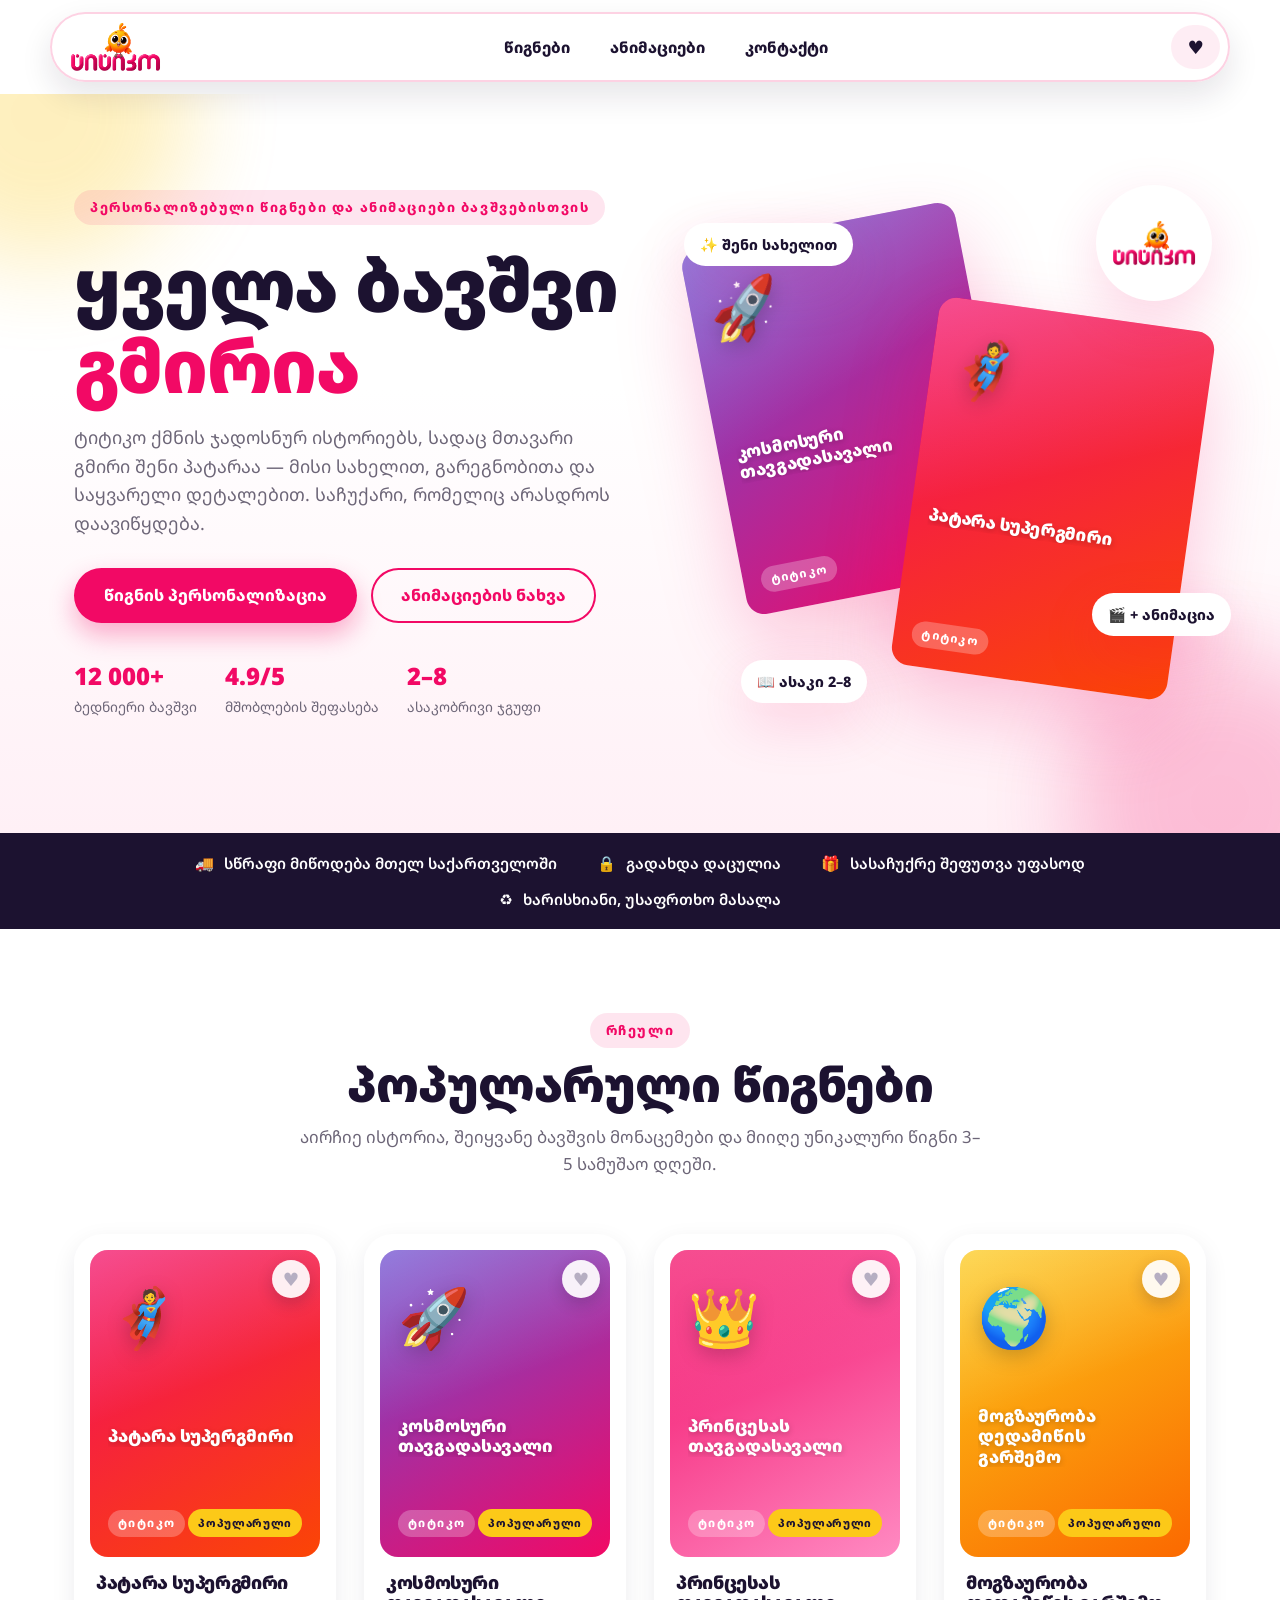
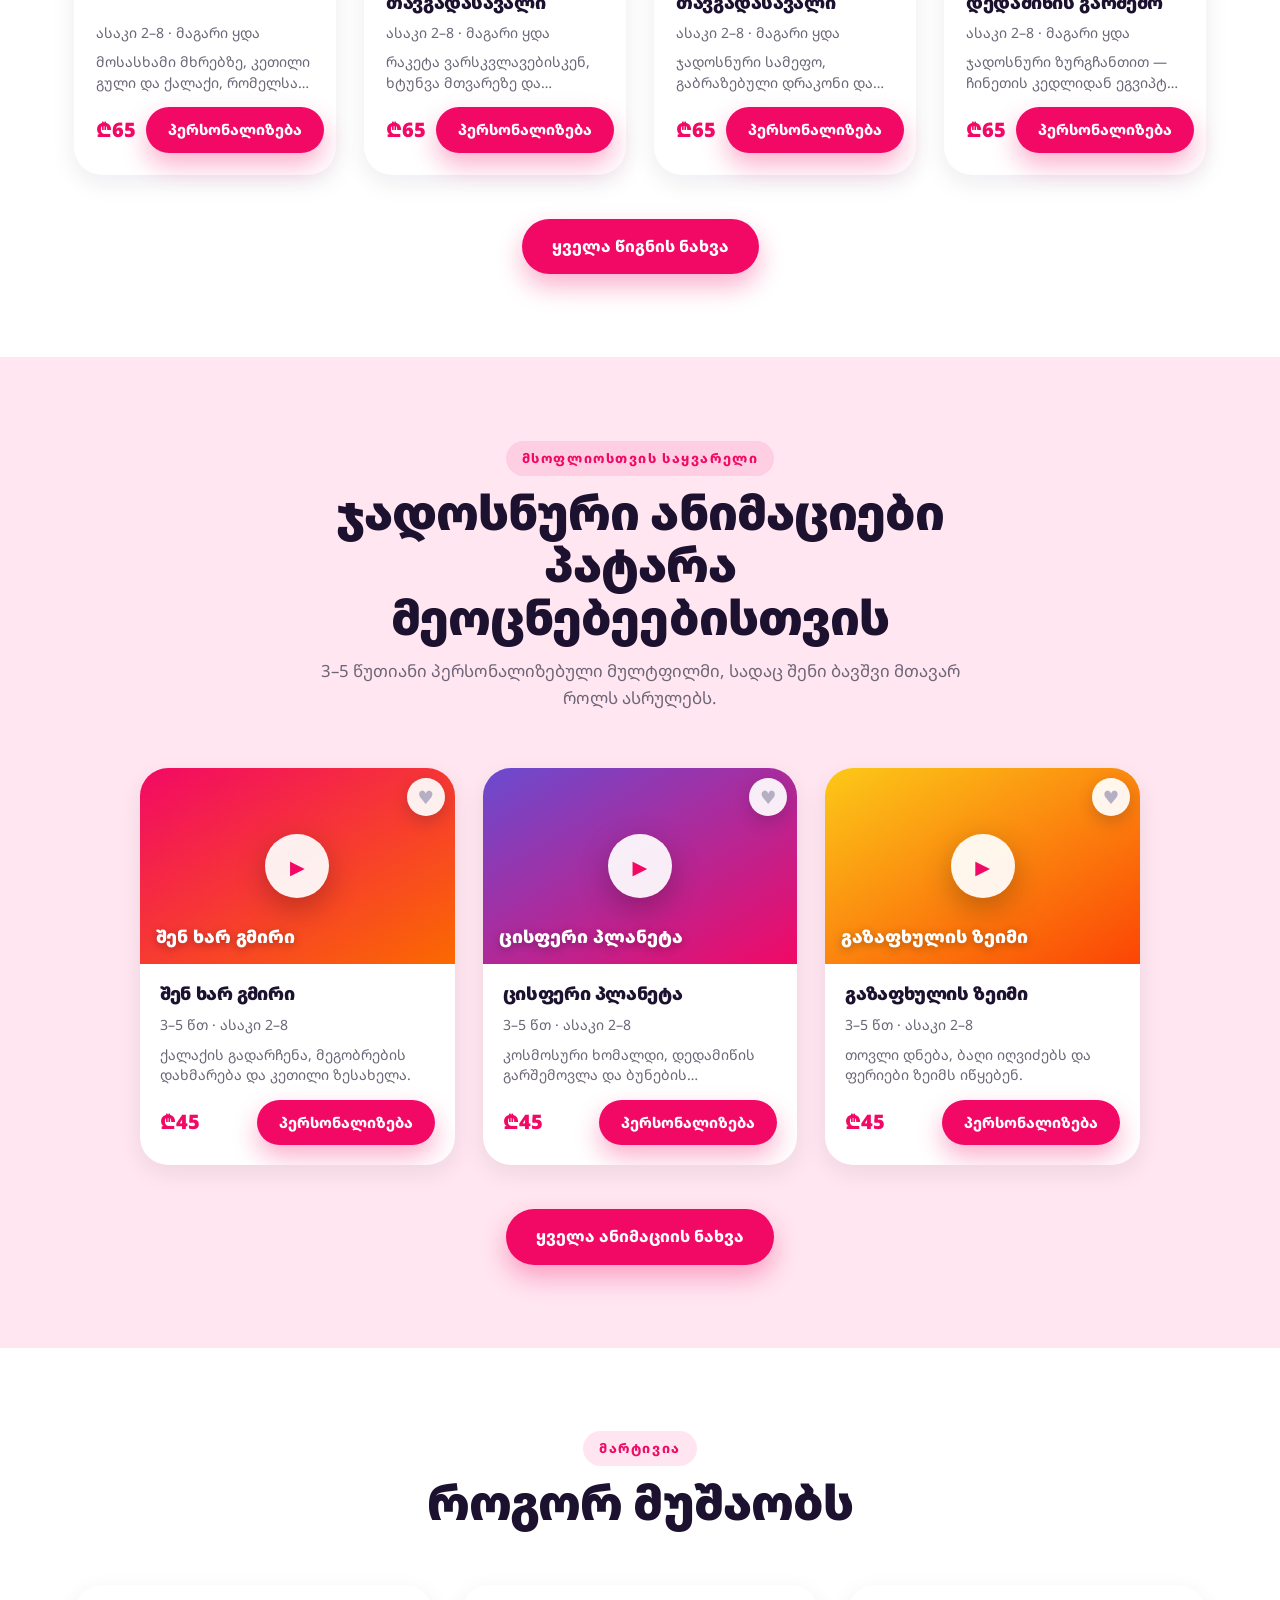
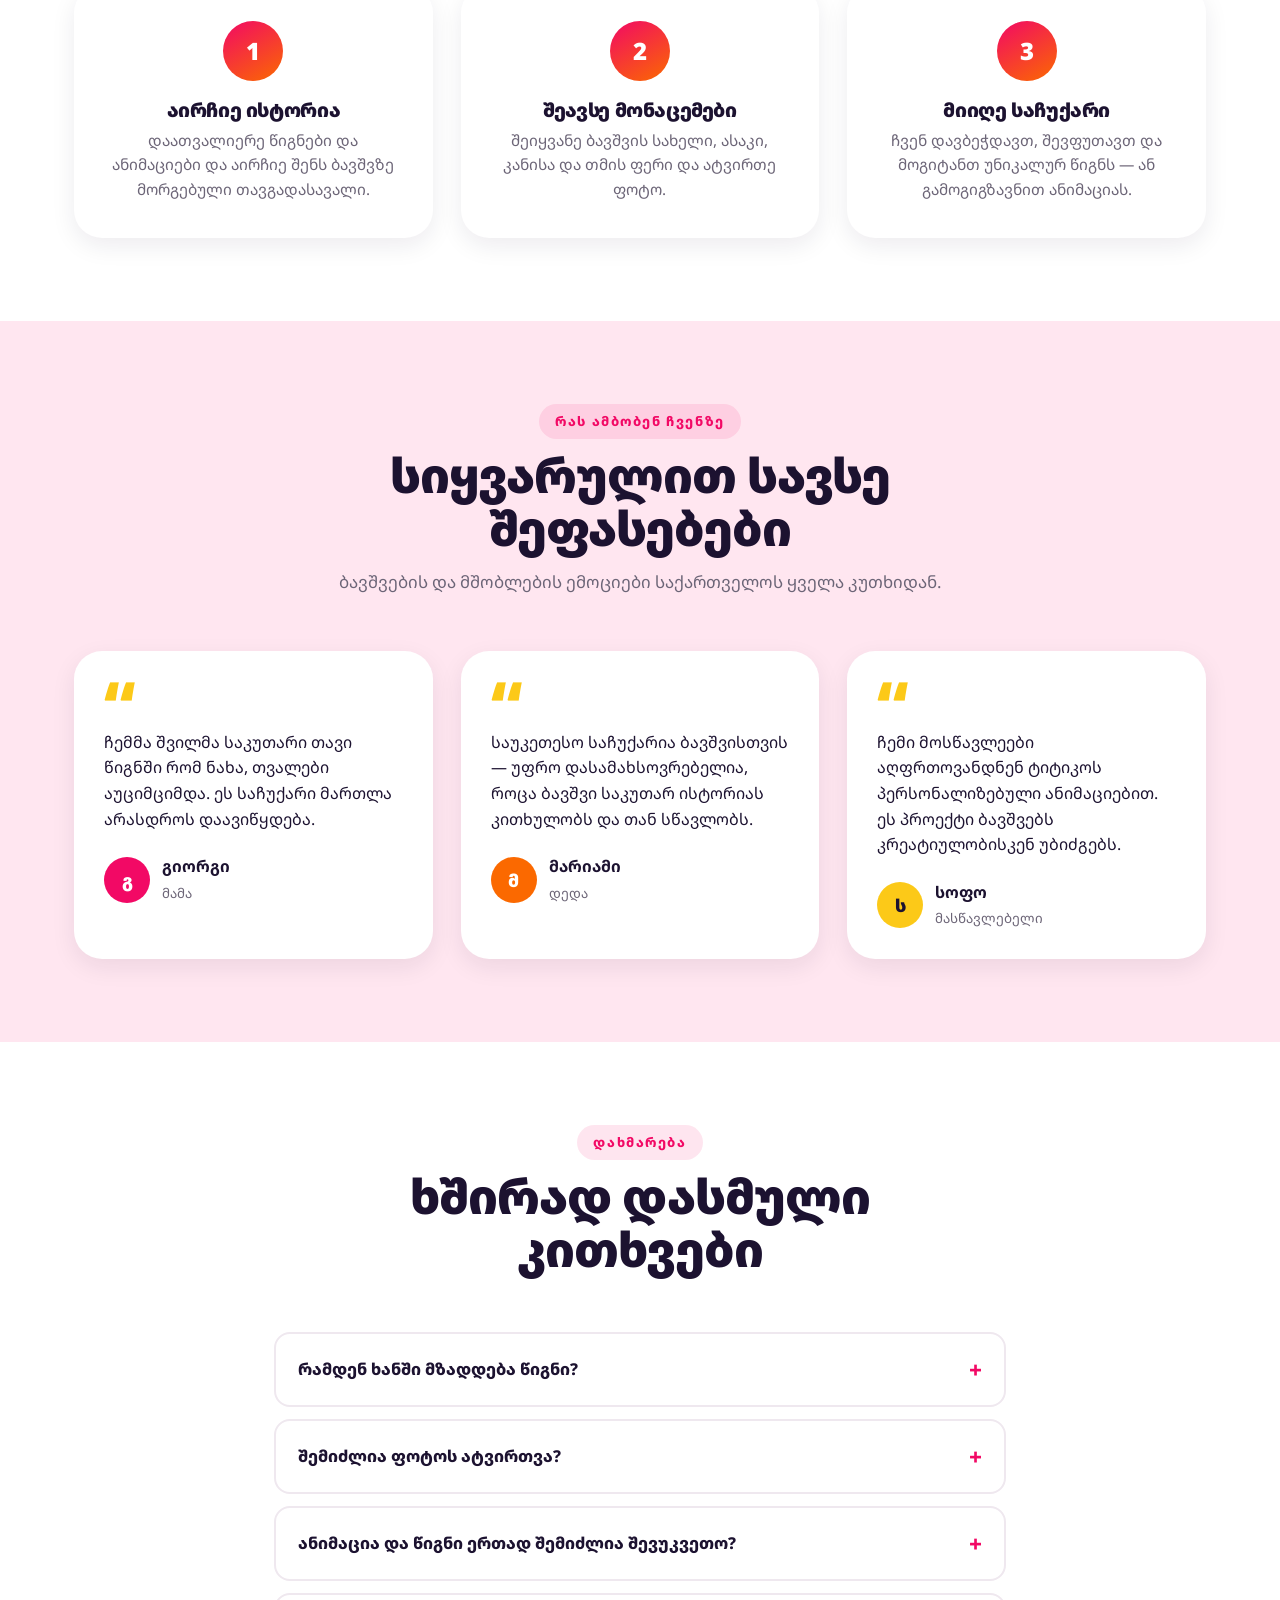
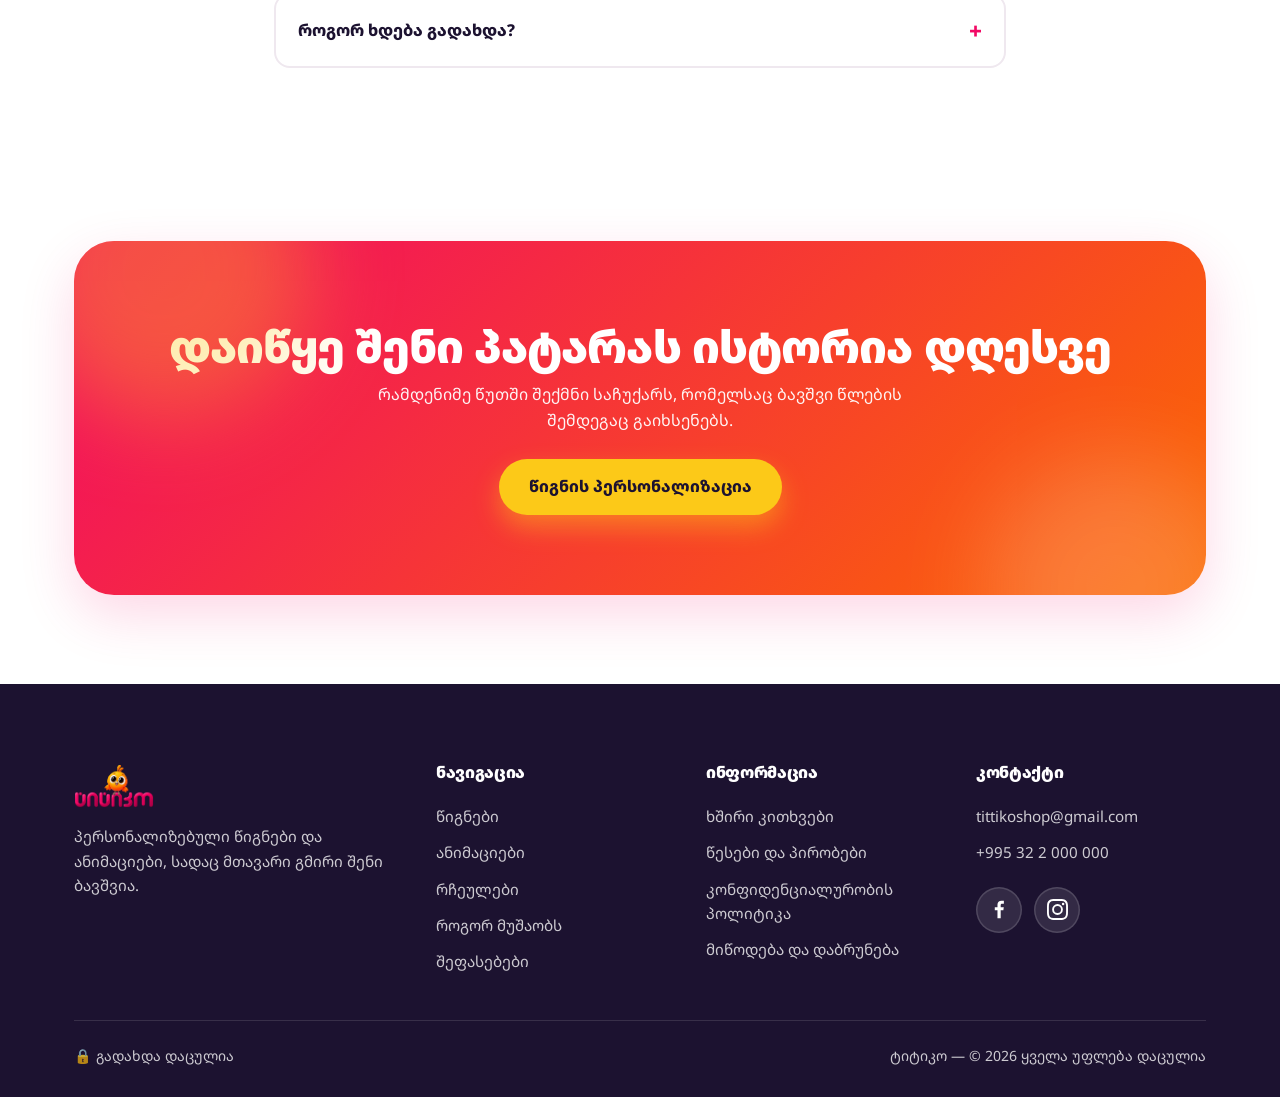
==== commit b89db443: "Let visitors keep a shortlist and look inside a book before paying Fourteen near-identical cards, no" ====
--- a/index.html
+++ b/index.html
@@ -10,7 +10,7 @@
   <link rel="preconnect" href="https://fonts.gstatic.com" crossorigin />
   <link href="https://fonts.googleapis.com/css2?family=Noto+Sans+Georgian:wght@400;500;600;700;800;900&display=swap" rel="stylesheet" />
 
-  <link rel="stylesheet" href="style.css?v=4" />
+  <link rel="stylesheet" href="assets/css/style.css?v=16" />
   <noscript>
     <style>[data-reveal] { opacity: 1 !important; transform: none !important; }</style>
   </noscript>
@@ -21,7 +21,7 @@
   <header class="nav" id="top">
     <div class="nav__inner">
       <a class="nav__logo" href="index.html" id="navLogo" aria-label="ტიტიკო — მთავარ გვერდზე დაბრუნება">
-        <img src="image/titiko logo.webp" alt="ტიტიკო" />
+        <img src="assets/img/titiko-logo.webp" alt="ტიტიკო" />
       </a>
 
       <nav class="nav__menu" id="navMenu" aria-label="მთავარი ნავიგაცია">
@@ -81,7 +81,7 @@
             <span class="float-badge float-badge--bl">📖 ასაკი 2–8</span>
 
             <div class="sticker" aria-hidden="true">
-              <img src="image/titiko logo.webp" alt="" />
+              <img src="assets/img/titiko-logo.webp" alt="" />
             </div>
           </div>
         </div>
@@ -104,7 +104,7 @@
         <header class="section__head" data-reveal>
           <span class="eyebrow">რჩეული</span>
           <h2 class="section__title">პოპულარული წიგნები</h2>
-          <p class="section__sub">აირჩიე ისტორია, შეიყვანე ბავშვის მონაცემები და მიიღე უნიკალური წიგნი 2–3 დღეში.</p>
+          <p class="section__sub">აირჩიე ისტორია, შეიყვანე ბავშვის მონაცემები და მიიღე უნიკალური წიგნი 3–5 სამუშაო დღეში.</p>
         </header>
 
         <div class="book-grid" id="bookGrid">
@@ -362,7 +362,7 @@
     <div class="container">
       <div class="footer__grid">
         <div class="footer__brand">
-          <img src="image/titiko logo.webp" alt="ტიტიკო" />
+          <img src="assets/img/titiko-logo.webp" alt="ტიტიკო" />
           <p>პერსონალიზებული წიგნები და ანიმაციები, სადაც მთავარი გმირი შენი ბავშვია.</p>
         </div>
 
@@ -370,6 +370,7 @@
           <h4>ნავიგაცია</h4>
           <a href="books.html">წიგნები</a>
           <a href="animations.html">ანიმაციები</a>
+          <a href="favorites.html">რჩეულები</a>
           <a href="#how">როგორ მუშაობს</a>
           <a href="#reviews">შეფასებები</a>
         </nav>
@@ -377,19 +378,22 @@
         <nav aria-label="ინფორმაცია">
           <h4>ინფორმაცია</h4>
           <a href="#faq">ხშირი კითხვები</a>
-          <a href="#">წესები და პირობები</a>
-          <a href="#">კონფიდენციალურობის პოლიტიკა</a>
-          <a href="#">მიწოდება და დაბრუნება</a>
+          <a href="terms.html">წესები და პირობები</a>
+          <a href="privacy.html">კონფიდენციალურობის პოლიტიკა</a>
+          <a href="delivery.html">მიწოდება და დაბრუნება</a>
         </nav>
 
         <div>
           <h4>კონტაქტი</h4>
-          <a href="mailto:hello@tittiko.ge">hello@tittiko.ge</a>
+          <a href="mailto:tittikoshop@gmail.com">tittikoshop@gmail.com</a>
           <a href="tel:+995322000000">+995 32 2 000 000</a>
           <div class="footer__social">
-            <a href="#" aria-label="Facebook">FB</a>
-            <a href="#" aria-label="Instagram">IG</a>
-            <a href="#" aria-label="TikTok">TT</a>
+            <a class="social social--fb" href="https://www.facebook.com/tittiko.ge" target="_blank" rel="noopener" aria-label="ტიტიკო Facebook-ზე">
+              <svg viewBox="0 0 24 24" aria-hidden="true" focusable="false"><path d="M15.12 5.32H17V2.14A26.11 26.11 0 0 0 14.26 2C11.54 2 9.68 3.66 9.68 6.7v2.62H6.61v3.56h3.07V22h3.68v-9.12h3.06l.46-3.56h-3.52V7.05c0-1.05.28-1.73 1.76-1.73Z" /></svg>
+            </a>
+            <a class="social social--ig" href="https://www.instagram.com/tittikoshop/" target="_blank" rel="noopener" aria-label="ტიტიკო Instagram-ზე">
+              <svg viewBox="0 0 24 24" aria-hidden="true" focusable="false"><path d="M12 2.16c3.2 0 3.58.01 4.85.07 3.25.15 4.77 1.69 4.92 4.92.06 1.27.07 1.64.07 4.85 0 3.2-.01 3.58-.07 4.85-.15 3.23-1.66 4.77-4.92 4.92-1.27.06-1.64.07-4.85.07-3.2 0-3.58-.01-4.85-.07-3.26-.15-4.77-1.7-4.92-4.92C2.17 15.58 2.16 15.2 2.16 12c0-3.2.01-3.58.07-4.85.15-3.23 1.66-4.77 4.92-4.92C8.42 2.17 8.8 2.16 12 2.16Zm0-2.16C8.74 0 8.33.01 7.05.07 2.7.27.28 2.69.07 7.05.01 8.33 0 8.74 0 12s.01 3.67.07 4.95c.2 4.36 2.62 6.78 6.98 6.98C8.33 23.99 8.74 24 12 24s3.67-.01 4.95-.07c4.35-.2 6.78-2.62 6.98-6.98.06-1.28.07-1.69.07-4.95s-.01-3.67-.07-4.95c-.2-4.35-2.62-6.78-6.98-6.98C15.67.01 15.26 0 12 0Zm0 5.84A6.16 6.16 0 1 0 18.16 12 6.16 6.16 0 0 0 12 5.84Zm0 10.16A4 4 0 1 1 16 12a4 4 0 0 1-4 4Zm6.41-11.85a1.44 1.44 0 1 0 1.44 1.44 1.44 1.44 0 0 0-1.44-1.44Z" /></svg>
+            </a>
           </div>
         </div>
       </div>
@@ -403,6 +407,6 @@
 
   <button class="to-top" id="toTop" aria-label="ზემოთ დაბრუნება">↑</button>
 
-  <script src="script.js?v=4"></script>
+  <script src="assets/js/script.js?v=16"></script>
 </body>
 </html>
--- a/assets/css/style.css
+++ b/assets/css/style.css
@@ -0,0 +1,2129 @@
+/* ============================================================
+   ტიტიკო (Tittiko) — brand stylesheet
+   Palette: #FCC918 yellow · #FB4505 orange-red · #F20965 pink
+            #FB6900 orange · #FFFFFF white · #000000 black
+   ============================================================ */
+
+:root {
+  --pink: #F20965;
+  --pink-dark: #c60650;
+  --yellow: #FCC918;
+  --orange: #FB6900;
+  --orange-red: #FB4505;
+
+  --ink: #1c1230;
+  --muted: #6c6577;
+  --line: #efe8ef;
+  --line-hover: #ddd0dc;
+
+  --err: #d81f2a;
+  --err-wash: #fdecec;
+  --ok: #12855a;
+  --ok-wash: #e6f6ee;
+  --white: #ffffff;
+  --cream: #FFF6EF;
+  --pink-wash: #FFF0F6;                             /* tint for form surfaces */
+  --section-wash: #FFE6F0;                          /* full-width alternating sections */
+  --lav: #F4F1FF;
+
+  --radius: 28px;
+  --radius-sm: 16px;
+  --radius-pill: 999px;
+
+  --shadow-sm: 0 8px 24px rgba(28, 18, 48, .08);
+  --shadow-md: 0 20px 55px rgba(242, 9, 101, .16);
+  --shadow-lg: 0 32px 80px rgba(242, 9, 101, .22);
+
+  --maxw: 1180px;
+  --nav-h: 70px;
+  --nav-pad: 12px;                                  /* space around the floating pill */
+  --nav-gutter: clamp(14px, 4vw, 24px);
+  --nav-offset: calc(var(--nav-h) + var(--nav-pad) * 2);
+
+  --font: "Noto Sans Georgian", "Segoe UI", system-ui, -apple-system, sans-serif;
+}
+
+/* ---------- reset ---------- */
+*, *::before, *::after { box-sizing: border-box; margin: 0; padding: 0; }
+
+html { scroll-behavior: smooth; scroll-padding-top: calc(var(--nav-offset) + 16px); }
+
+body {
+  font-family: var(--font);
+  color: var(--ink);
+  background: var(--white);
+  line-height: 1.6;
+  -webkit-font-smoothing: antialiased;
+  overflow-x: hidden;
+}
+
+img { max-width: 100%; display: block; }
+[hidden] { display: none !important; }
+a { color: inherit; text-decoration: none; }
+ul, ol { list-style: none; }
+button { font-family: inherit; cursor: pointer; border: none; background: none; }
+
+h1, h2, h3, h4 { line-height: 1.1; letter-spacing: -.02em; font-weight: 900; overflow-wrap: break-word; }
+p, blockquote, li, a { overflow-wrap: break-word; }
+
+.tx-pink { color: var(--pink); }
+
+/* ---------- layout helpers ---------- */
+.container {
+  width: 100%;
+  max-width: var(--maxw);
+  margin: 0 auto;
+  padding: 0 clamp(16px, 4vw, 24px);
+}
+.container--narrow { max-width: 780px; }
+
+.section { padding: clamp(64px, 6.5vw, 84px) 0; }
+.section--wash { background: var(--section-wash); }
+
+.section__head { text-align: center; max-width: 680px; margin: 0 auto clamp(36px, 5vw, 56px); }
+.section__title { font-size: clamp(1.9rem, 4.5vw, 3rem); margin: 10px 0 14px; }
+.section__sub { color: var(--muted); font-size: 1.05rem; }
+.section__more { text-align: center; margin-top: clamp(28px, 4vw, 44px); }
+
+.eyebrow {
+  display: inline-block;
+  font-weight: 800;
+  font-size: .82rem;
+  letter-spacing: .12em;
+  text-transform: uppercase;
+  color: var(--pink);
+  background: rgba(242, 9, 101, .1);
+  padding: 7px 16px;
+  border-radius: var(--radius-pill);
+}
+
+/* ---------- buttons ---------- */
+.btn {
+  display: inline-flex;
+  align-items: center;
+  justify-content: center;
+  gap: 8px;
+  font-weight: 800;
+  font-size: 1rem;
+  padding: 15px 30px;
+  border-radius: var(--radius-pill);
+  transition: transform .18s ease, box-shadow .18s ease, background .18s ease, color .18s ease;
+  white-space: nowrap;
+}
+.btn--sm { padding: 11px 22px; font-size: .92rem; }
+
+.btn--primary {
+  background: var(--pink);
+  color: #fff;
+  box-shadow: 0 12px 26px rgba(242, 9, 101, .32);
+}
+.btn--primary:hover { background: var(--pink-dark); transform: translateY(-3px); box-shadow: 0 18px 34px rgba(242, 9, 101, .4); }
+
+.btn--yellow {
+  background: var(--yellow);
+  color: var(--ink);
+  box-shadow: 0 12px 26px rgba(252, 201, 24, .45);
+}
+.btn--yellow:hover { transform: translateY(-3px); box-shadow: 0 18px 34px rgba(252, 201, 24, .6); }
+
+.btn--ghost {
+  background: transparent;
+  color: var(--pink);
+  box-shadow: inset 0 0 0 2px var(--pink);
+}
+.btn--ghost:hover { background: var(--pink); color: #fff; transform: translateY(-3px); }
+
+/* ============================================================
+   NAV
+   ============================================================ */
+.nav {
+  position: sticky;
+  top: 0;
+  z-index: 100;
+  padding: var(--nav-pad) var(--nav-gutter);
+}
+/* soft white veil that fades in once the page scrolls under the pill */
+.nav::before {
+  content: "";
+  position: absolute;
+  inset: 0;
+  background: linear-gradient(180deg, rgba(255, 255, 255, .94) 40%, rgba(255, 255, 255, 0));
+  opacity: 0;
+  pointer-events: none;
+  transition: opacity .3s ease;
+}
+.nav.is-stuck::before { opacity: 1; }
+
+.nav__inner {
+  position: relative;
+  z-index: 1;
+  max-width: var(--maxw);
+  margin: 0 auto;
+  height: var(--nav-h);
+  padding: 0 10px 0 20px;
+  display: flex;
+  align-items: center;
+  justify-content: space-between;
+  gap: 20px;
+  background: rgba(255, 255, 255, .94);
+  border-radius: var(--radius-pill);
+  box-shadow:
+    0 14px 32px rgba(28, 18, 48, .11),
+    inset 0 0 0 2px rgba(242, 9, 101, .18);
+  transition: box-shadow .3s ease, background .3s ease;
+}
+.nav.is-stuck .nav__inner {
+  background: #fff;
+  box-shadow:
+    0 16px 40px rgba(242, 9, 101, .2),
+    inset 0 0 0 2px rgba(242, 9, 101, .24);
+}
+
+.nav__logo {
+  flex-shrink: 0;
+  display: flex;
+  align-items: center;
+  transition: transform .22s cubic-bezier(.34, 1.56, .64, 1);
+}
+.nav__logo:hover { transform: scale(1.05) rotate(-1.5deg); }
+.nav__logo img { height: 50px; width: auto; }
+
+.nav__menu { display: flex; align-items: center; gap: 4px; }
+.nav__link {
+  position: relative;
+  font-weight: 800;
+  font-size: .95rem;
+  padding: 11px 18px;
+  border-radius: var(--radius-pill);
+  color: var(--ink);
+  transition: color .18s ease, background .18s ease;
+}
+.nav__link:hover { color: var(--pink); background: rgba(242, 9, 101, .07); }
+.nav__link.is-active { color: var(--pink); background: rgba(242, 9, 101, .11); }
+
+.nav__toggle {
+  display: none;
+  width: 46px; height: 46px;
+  border-radius: 15px;
+  background: rgba(242, 9, 101, .09);
+  position: relative;
+  transition: background .18s ease, transform .18s ease;
+}
+.nav__toggle:hover { background: rgba(242, 9, 101, .16); }
+.nav__toggle:active { transform: scale(.94); }
+.nav__toggle span {
+  position: absolute;
+  left: 13px; right: 13px;
+  height: 2.5px;
+  background: var(--pink);
+  border-radius: 2px;
+  transition: transform .28s cubic-bezier(.34, 1.4, .64, 1), opacity .2s ease;
+}
+.nav__toggle span:nth-child(1) { top: 16px; }
+.nav__toggle span:nth-child(2) { top: 22px; }
+.nav__toggle span:nth-child(3) { top: 28px; }
+.nav__toggle.is-open span:nth-child(1) { transform: translateY(6px) rotate(45deg); }
+.nav__toggle.is-open span:nth-child(2) { opacity: 0; }
+.nav__toggle.is-open span:nth-child(3) { transform: translateY(-6px) rotate(-45deg); }
+
+/* ============================================================
+   HERO
+   ============================================================ */
+.hero {
+  position: relative;
+  padding: clamp(48px, 8vw, 96px) 0 clamp(64px, 9vw, 120px);
+  background: linear-gradient(180deg, #fff 0%, #fff 40%, var(--pink-wash) 100%);
+  overflow: hidden;
+}
+.hero__inner {
+  position: relative;
+  z-index: 2;
+  max-width: var(--maxw);
+  margin: 0 auto;
+  padding: 0 clamp(16px, 4vw, 24px);
+  display: grid;
+  grid-template-columns: 1.05fr .95fr;
+  gap: clamp(32px, 5vw, 64px);
+  align-items: center;
+}
+.hero__title { font-size: clamp(2.6rem, 7vw, 4.6rem); margin: 18px 0; }
+.hero__lead { font-size: 1.12rem; color: var(--muted); max-width: 30em; }
+.hero__actions { display: flex; flex-wrap: wrap; gap: 14px; margin: 30px 0 34px; }
+
+.hero__stats { display: flex; flex-wrap: wrap; gap: 28px; }
+.hero__stats li { display: flex; flex-direction: column; }
+.hero__stats strong { font-size: 1.5rem; font-weight: 900; color: var(--pink); }
+.hero__stats span { font-size: .86rem; color: var(--muted); }
+
+/* blobs */
+.blob { position: absolute; border-radius: 50%; filter: blur(46px); opacity: .28; z-index: 1; pointer-events: none; }
+.blob--1 { width: 300px; height: 300px; background: var(--yellow); top: -130px; left: -110px; }
+.blob--2 { width: 300px; height: 300px; background: var(--pink); bottom: -120px; right: -90px; opacity: .22; }
+
+/* hero visual / stage */
+.hero__visual { position: relative; }
+.stage {
+  position: relative;
+  aspect-ratio: 1 / 1;
+  max-width: 480px;
+  margin: 0 auto;
+}
+.stage .stage__book {
+  position: absolute;
+  width: 58%;
+  box-shadow: var(--shadow-lg);
+}
+.stage__book--back { top: 2%; left: 0; transform: rotate(-11deg); animation: floaty 7s ease-in-out infinite; }
+.stage__book--front { bottom: 2%; right: 0; transform: rotate(8deg); animation: floaty 6s ease-in-out infinite reverse; }
+
+@keyframes floaty {
+  0%, 100% { transform: translateY(0) rotate(var(--r, 0deg)); }
+  50% { transform: translateY(-16px) rotate(var(--r, 0deg)); }
+}
+.stage__book--back { --r: -9deg; }
+.stage__book--front { --r: 7deg; }
+
+.float-badge {
+  position: absolute;
+  z-index: 5;
+  background: #fff;
+  color: var(--ink);
+  font-weight: 800;
+  font-size: .9rem;
+  padding: 10px 16px;
+  border-radius: var(--radius-pill);
+  box-shadow: var(--shadow-md);
+  white-space: nowrap;
+  animation: floaty 5s ease-in-out infinite;
+}
+.float-badge--tl { top: 2%; left: -6%; }
+.float-badge--br { bottom: 12%; right: -8%; animation-delay: 1s; }
+.float-badge--bl { bottom: -2%; left: 6%; animation-delay: 2s; }
+
+.sticker {
+  position: absolute;
+  top: -6%; right: -4%;
+  width: 116px; height: 116px;
+  background: #fff;
+  border-radius: 50%;
+  display: grid;
+  place-items: center;
+  box-shadow: var(--shadow-md);
+  padding: 16px;
+  animation: floaty 8s ease-in-out infinite;
+}
+.sticker img { width: 100%; }
+
+/* reusable book cover mockup */
+.cover {
+  position: relative;
+  aspect-ratio: 3 / 4;
+  border-radius: 18px;
+  padding: 20px 18px;
+  display: flex;
+  flex-direction: column;
+  justify-content: space-between;
+  color: #fff;
+  overflow: hidden;
+  isolation: isolate;
+}
+.cover::after {
+  content: "";
+  position: absolute;
+  inset: 0;
+  background: linear-gradient(160deg, rgba(255, 255, 255, .28), rgba(255, 255, 255, 0) 45%);
+  z-index: -1;
+}
+.cover__emoji { font-size: clamp(2.4rem, 7vw, 3.6rem); filter: drop-shadow(0 6px 10px rgba(0, 0, 0, .2)); }
+.cover__title {
+  font-weight: 900;
+  font-size: 1.06rem;
+  line-height: 1.2;
+  text-shadow: 0 2px 6px rgba(0, 0, 0, .22);
+  display: -webkit-box;
+  -webkit-line-clamp: 3;
+  -webkit-box-orient: vertical;
+  overflow: hidden;
+}
+.cover__brand {
+  align-self: flex-start;
+  font-weight: 800;
+  font-size: .72rem;
+  letter-spacing: .12em;
+  text-transform: uppercase;
+  background: rgba(255, 255, 255, .25);
+  padding: 4px 10px;
+  border-radius: var(--radius-pill);
+}
+.cover__tag {
+  position: absolute;
+  top: 12px; right: 12px;
+  background: var(--yellow);
+  color: var(--ink);
+  font-weight: 800;
+  font-size: .68rem;
+  padding: 5px 10px;
+  border-radius: var(--radius-pill);
+  text-transform: uppercase;
+  letter-spacing: .06em;
+}
+
+.cover--c1 { background: linear-gradient(150deg, var(--pink), var(--orange-red)); }
+.cover--c2 { background: linear-gradient(150deg, var(--yellow), var(--orange)); }
+.cover--c3 { background: linear-gradient(150deg, #6a4bd0, var(--pink)); }
+.cover--c4 { background: linear-gradient(150deg, var(--orange), var(--yellow)); }
+.cover--c5 { background: linear-gradient(150deg, var(--pink), var(--yellow)); }
+.cover--c6 { background: linear-gradient(150deg, var(--orange-red), var(--pink)); }
+.cover--c7 { background: linear-gradient(150deg, #7a4bd0, var(--orange-red)); }
+.cover--c8 { background: linear-gradient(150deg, var(--pink), #ff8ac2); }
+
+/* ============================================================
+   TRUST STRIP
+   ============================================================ */
+.strip { background: var(--ink); color: #fff; }
+.strip__inner {
+  max-width: var(--maxw);
+  margin: 0 auto;
+  padding: 18px clamp(16px, 4vw, 24px);
+  display: flex;
+  flex-wrap: wrap;
+  gap: 12px clamp(20px, 4vw, 40px);
+  justify-content: center;
+  text-align: center;
+  font-weight: 600;
+  font-size: clamp(.82rem, 2.6vw, .95rem);
+}
+.strip__item span { margin-right: 6px; }
+
+/* ============================================================
+   BOOKS
+   ============================================================ */
+.filters {
+  display: flex;
+  flex-wrap: wrap;
+  gap: 10px;
+  justify-content: center;
+  margin-bottom: 44px;
+}
+.filter {
+  font-weight: 700;
+  font-size: .95rem;
+  padding: 10px 20px;
+  border-radius: var(--radius-pill);
+  background: #fff;
+  color: var(--ink);
+  box-shadow: inset 0 0 0 2px var(--line);
+  transition: all .15s ease;
+}
+.filter:hover { box-shadow: inset 0 0 0 2px var(--pink); color: var(--pink); }
+.filter.is-active { background: var(--pink); color: #fff; box-shadow: none; }
+
+.book-grid {
+  display: grid;
+  grid-template-columns: repeat(auto-fill, minmax(min(240px, 100%), 1fr));
+  gap: clamp(16px, 2.5vw, 28px);
+}
+
+/* related grids (book.html "სხვა წიგნები" / animation.html "სხვა ანიმაციები")
+   — keep the normal card size, just centre the group */
+#relatedGrid { grid-template-columns: repeat(4, minmax(0, 1fr)); }
+#animRelatedGrid { grid-template-columns: repeat(3, minmax(0, 1fr)); max-width: 1040px; margin-inline: auto; }
+@media (max-width: 900px) {
+  #relatedGrid, #animRelatedGrid { grid-template-columns: repeat(2, minmax(0, 1fr)); max-width: 520px; }
+}
+@media (max-width: 400px) {
+  #relatedGrid, #animRelatedGrid { grid-template-columns: minmax(0, 1fr); }
+}
+.book-card {
+  background: #fff;
+  border-radius: var(--radius);
+  box-shadow: var(--shadow-sm);
+  padding: 16px;
+  display: flex;
+  flex-direction: column;
+  transition: transform .2s ease, box-shadow .2s ease;
+}
+.book-card:hover { transform: translateY(-6px); box-shadow: var(--shadow-md); }
+.book-card.is-hidden { display: none; }
+.book-card__body {
+  display: flex;
+  flex-direction: column;
+  flex: 1 1 auto;
+  padding: 16px 6px 6px;
+}
+.book-card__body h3 {
+  font-size: 1.12rem;
+  /* reserve two lines so titles of any length align the rows below them */
+  min-height: 2.4em;
+  display: -webkit-box;
+  -webkit-line-clamp: 3;
+  -webkit-box-orient: vertical;
+  overflow: hidden;
+}
+.book-card__meta { color: var(--muted); font-size: .88rem; margin: 6px 0 14px; }
+.book-card__foot {
+  display: flex;
+  align-items: center;
+  justify-content: space-between;
+  gap: 10px;
+  margin-top: auto; /* pin price + button to the bottom edge of every card */
+}
+.price { font-weight: 900; font-size: 1.25rem; color: var(--pink); }
+
+/* ============================================================
+   PAGE HERO  (dedicated pages, e.g. books.html)
+   ============================================================ */
+.page-hero {
+  position: relative;
+  overflow: hidden;
+  text-align: center;
+  padding: clamp(36px, 6vw, 64px) 0 clamp(44px, 6vw, 72px);
+  background: linear-gradient(180deg, #fff 0%, var(--pink-wash) 100%);
+}
+.page-hero .container { position: relative; z-index: 2; }
+.page-hero h1 { font-size: clamp(2.1rem, 5vw, 3.2rem); margin: 14px 0 12px; }
+.page-hero__lead { color: var(--muted); max-width: 46em; margin: 0 auto; font-size: 1.05rem; }
+
+.breadcrumb {
+  display: flex;
+  align-items: center;
+  justify-content: center;
+  gap: 8px;
+  font-size: .88rem;
+  font-weight: 600;
+  color: var(--muted);
+  margin-bottom: 18px;
+}
+.breadcrumb a { color: var(--pink); }
+.breadcrumb a:hover { text-decoration: underline; }
+.breadcrumb span[aria-current] { color: var(--ink); font-weight: 700; }
+
+/* ============================================================
+   CATALOG TOOLBAR  (filters + search + sort)
+   ============================================================ */
+.toolbar {
+  display: flex;
+  flex-wrap: wrap;
+  align-items: center;
+  justify-content: space-between;
+  gap: 16px 20px;
+  margin-bottom: 22px;
+}
+.filters--toolbar { justify-content: flex-start; margin-bottom: 0; }
+.toolbar__right { display: flex; flex-wrap: wrap; gap: 12px; }
+
+.search { position: relative; display: inline-flex; align-items: center; }
+.search__icon { position: absolute; left: 16px; font-size: .9rem; opacity: .5; pointer-events: none; }
+.search input {
+  font-family: inherit;
+  font-weight: 600;
+  font-size: .92rem;
+  padding: 11px 18px 11px 42px;
+  min-width: 220px;
+  border-radius: var(--radius-pill);
+  box-shadow: inset 0 0 0 2px var(--line);
+  background: #fff;
+  color: var(--ink);
+  transition: box-shadow .15s ease;
+}
+.search input::placeholder { color: var(--muted); font-weight: 500; }
+.search input:focus { outline: none; box-shadow: inset 0 0 0 2px var(--pink); }
+
+.select {
+  appearance: none;
+  -webkit-appearance: none;
+  font-family: inherit;
+  font-weight: 700;
+  font-size: .9rem;
+  padding: 11px 42px 11px 18px;
+  border: none;
+  border-radius: var(--radius-pill);
+  box-shadow: inset 0 0 0 2px var(--line);
+  background: #fff url("data:image/svg+xml,%3Csvg xmlns='http://www.w3.org/2000/svg' width='12' height='8' viewBox='0 0 12 8'%3E%3Cpath d='M1 1l5 5 5-5' stroke='%23F20965' stroke-width='2' fill='none' stroke-linecap='round' stroke-linejoin='round'/%3E%3C/svg%3E") no-repeat right 16px center;
+  color: var(--ink);
+  cursor: pointer;
+  transition: box-shadow .15s ease;
+}
+.select:hover, .select:focus { outline: none; box-shadow: inset 0 0 0 2px var(--pink); }
+
+.result-count { color: var(--muted); font-size: .92rem; margin: 0 0 20px; }
+.result-count strong { color: var(--ink); }
+
+.empty-state { text-align: center; padding: 70px 20px; }
+.empty-state__emoji { font-size: 3rem; margin-bottom: 14px; }
+.empty-state h3 { font-size: 1.3rem; margin-bottom: 8px; }
+.empty-state p { color: var(--muted); }
+
+/* whole book card is clickable (JS-wired) */
+.book-card--link { cursor: pointer; }
+
+/* ============================================================
+   BOOK DETAIL PAGE  (book.html)
+   ============================================================ */
+.breadcrumb--left { justify-content: flex-start; margin-bottom: 28px; }
+
+.product {
+  display: grid;
+  grid-template-columns: minmax(0, 0.85fr) minmax(0, 1.15fr);
+  gap: clamp(28px, 5vw, 64px);
+  align-items: start;
+}
+.product__media { position: sticky; top: calc(var(--nav-offset) + 12px); }
+
+.cover--lg {
+  aspect-ratio: 3 / 4;
+  max-width: 420px;
+  margin: 0 auto;
+  padding: 32px 28px;
+  border-radius: 24px;
+  box-shadow: var(--shadow-lg);
+}
+.cover--lg .cover__emoji { font-size: clamp(3rem, 9vw, 5rem); }
+.cover--lg .cover__title { font-size: clamp(1.3rem, 3.4vw, 2rem); }
+.cover--lg .cover__brand { font-size: .78rem; }
+
+.product__title { font-size: clamp(1.9rem, 4.5vw, 3rem); margin: 0 0 6px; }
+.product__price { font-weight: 900; font-size: 1.9rem; color: var(--pink); margin-bottom: 18px; }
+.product__blurb { color: var(--muted); font-size: 1.06rem; margin-bottom: 26px; }
+
+/* compact feature list (age / print time / gift wrap) */
+.product__meta {
+  display: flex;
+  flex-direction: column;
+  margin-bottom: 24px;
+  max-width: 330px;
+  border: 1.5px solid var(--line);
+  border-radius: 14px;
+  overflow: hidden;
+}
+.feat {
+  display: flex;
+  align-items: center;
+  gap: 10px;
+  padding: 9px 13px;
+  font-weight: 700;
+  font-size: .86rem;
+  color: var(--ink);
+}
+.feat + .feat { border-top: 1.5px solid var(--line); }
+.feat__icon {
+  flex-shrink: 0;
+  display: grid;
+  place-items: center;
+  width: 28px;
+  height: 28px;
+  border-radius: 50%;
+  background: var(--pink-wash);
+  font-size: .9rem;
+}
+
+.product__actions { display: flex; flex-wrap: wrap; gap: 12px; margin-bottom: 16px; }
+.product__note { color: var(--muted); font-size: .85rem; }
+
+.book-notfound { text-align: center; padding: 60px 20px 40px; }
+.book-notfound h1 { font-size: clamp(1.8rem, 4vw, 2.4rem); margin: 12px 0 10px; }
+.book-notfound p { color: var(--muted); margin-bottom: 22px; }
+
+@media (max-width: 860px) {
+  .product { grid-template-columns: 1fr; }
+  .product__media { position: static; }
+  .cover--lg { max-width: 300px; }
+  .product__info { text-align: center; }
+  .product__actions { justify-content: center; }
+  .product__meta { text-align: left; margin-inline: auto; }
+}
+@media (max-width: 600px) {
+  .product__actions .btn { width: 100%; }
+}
+
+/* ============================================================
+   ORDER / PERSONALIZATION PAGE  (order.html)
+   ============================================================ */
+.order {
+  display: grid;
+  grid-template-columns: minmax(0, 0.8fr) minmax(0, 1.2fr);
+  gap: clamp(28px, 5vw, 56px);
+  align-items: start;
+}
+.order__aside { position: sticky; top: calc(var(--nav-offset) + 12px); }
+.order__hero-line { text-align: center; margin-top: 14px; color: var(--muted); }
+.order__hero-line strong { color: var(--pink); }
+
+.summary {
+  margin-top: 18px;
+  padding: 18px 20px;
+  border: 2px solid var(--line);
+  border-radius: 16px;
+}
+.summary__row {
+  display: flex;
+  justify-content: space-between;
+  gap: 12px;
+  padding: 7px 0;
+  font-size: .95rem;
+  color: var(--muted);
+}
+.summary__row--extra { color: var(--pink); font-weight: 700; }
+.summary__total {
+  margin-top: 6px;
+  padding-top: 12px;
+  border-top: 2px solid var(--line);
+  font-weight: 900;
+  font-size: 1.15rem;
+  color: var(--ink);
+}
+
+/* the form sits in its own panel so the wizard reads as one surface */
+.order .form {
+  background: #fff;
+  border-radius: var(--radius);
+  padding: clamp(20px, 3.4vw, 34px);
+  border: 2px solid var(--line);
+}
+.form__title { font-size: clamp(1.4rem, 3.2vw, 1.95rem); margin-bottom: 20px; }
+.form__price { color: var(--pink); white-space: nowrap; }
+
+.req { color: var(--pink); font-weight: 900; }
+.opt {
+  margin-inline-start: 4px;
+  padding: 2px 8px;
+  border-radius: var(--radius-pill);
+  background: var(--lav);
+  color: var(--muted);
+  font-size: .7rem;
+  font-weight: 700;
+  vertical-align: 1px;
+}
+.form__legend {
+  font-size: .8rem;
+  color: var(--muted);
+  font-weight: 600;
+  margin: -14px 0 22px;
+}
+
+/* wizard progress */
+.wizard__nav {
+  display: flex;
+  flex-wrap: wrap;
+  gap: 8px 6px;
+  margin-bottom: 18px;
+}
+.wizard__nav li {
+  display: flex;
+  align-items: center;
+  gap: 8px;
+  flex: 1 1 auto;
+  justify-content: center;
+  padding: 9px 12px;
+  border-radius: var(--radius-pill);
+  font-weight: 800;
+  font-size: .8rem;
+  color: var(--muted);
+  background: var(--pink-wash);
+  white-space: nowrap;
+  cursor: default;
+  transition: background .18s ease, color .18s ease;
+}
+.wizard__nav li.is-done { cursor: pointer; }
+.wizard__nav li.is-done:hover { background: rgba(242, 9, 101, .2); }
+.wizard__dot {
+  display: grid;
+  place-items: center;
+  width: 22px;
+  height: 22px;
+  border-radius: 50%;
+  background: #fff;
+  color: var(--muted);
+  font-size: .78rem;
+  flex: 0 0 auto;
+}
+.wizard__nav li.is-active { background: var(--pink); color: #fff; }
+.wizard__nav li.is-active .wizard__dot { background: #fff; color: var(--pink); }
+.wizard__nav li.is-done { background: rgba(242, 9, 101, .12); color: var(--pink); }
+.wizard__nav li.is-done .wizard__dot { background: var(--pink); color: #fff; font-size: 0; }
+.wizard__nav li.is-done .wizard__dot::before { content: "✓"; font-size: .8rem; }
+
+.wizard__step { display: none; }
+.wizard__step.is-active { display: block; animation: wizFade .25s ease; }
+@keyframes wizFade { from { opacity: 0; transform: translateY(8px); } to { opacity: 1; transform: none; } }
+.wizard__heading { font-size: 1.2rem; margin-bottom: 4px; }
+.wizard__sub { color: var(--muted); font-size: .87rem; margin-bottom: 20px; }
+
+.form__set { border: none; margin-bottom: 26px; }
+.form__set legend {
+  font-weight: 900;
+  font-size: 1.05rem;
+  margin-bottom: 14px;
+  color: var(--ink);
+}
+
+/* ---------- fields ---------- */
+.field { display: flex; flex-direction: column; gap: 7px; margin-bottom: 18px; }
+.field__label { font-weight: 700; font-size: .87rem; }
+.field__hint { color: var(--muted); font-size: .8rem; line-height: 1.5; margin-top: 2px; }
+
+.field input,
+.field select,
+.field textarea {
+  font-family: inherit;
+  font-size: .95rem;
+  font-weight: 600;
+  color: var(--ink);
+  padding: 13px 15px;
+  border-radius: 14px;
+  border: none;
+  box-shadow: inset 0 0 0 2px var(--line);
+  background: #fff;
+  transition: box-shadow .16s ease, background .16s ease;
+  width: 100%;
+}
+.field input::placeholder,
+.field textarea::placeholder { color: #b3aab8; font-weight: 500; }
+.field textarea { resize: vertical; min-height: 84px; line-height: 1.55; }
+.field input:hover,
+.field select:hover,
+.field textarea:hover { box-shadow: inset 0 0 0 2px var(--line-hover); }
+.field input:focus,
+.field select:focus,
+.field textarea:focus {
+  outline: none;
+  background: var(--pink-wash);
+  box-shadow: inset 0 0 0 2px var(--pink), 0 0 0 4px rgba(242, 9, 101, .13);
+}
+.field .select { padding-right: 42px; }
+
+/* invalid state */
+.field.is-invalid input,
+.field.is-invalid select,
+.field.is-invalid textarea { box-shadow: inset 0 0 0 2px var(--err); background: var(--err-wash); }
+.field.is-invalid input:focus,
+.field.is-invalid select:focus,
+.field.is-invalid textarea:focus {
+  box-shadow: inset 0 0 0 2px var(--err), 0 0 0 4px rgba(216, 31, 42, .15);
+}
+.field.is-invalid .field__label { color: var(--err); }
+.field.is-invalid .radio-card { box-shadow: inset 0 0 0 2px var(--err); }
+.field.is-invalid .filebox { border-color: var(--err); color: var(--err); background: var(--err-wash); }
+
+.field__error {
+  display: none;
+  align-items: flex-start;
+  gap: 6px;
+  color: var(--err);
+  font-size: .82rem;
+  font-weight: 700;
+  line-height: 1.45;
+}
+.field.is-invalid .field__error { display: flex; }
+.field__error::before { content: "⚠"; flex: 0 0 auto; }
+
+@keyframes fieldShake {
+  0%, 100% { transform: translateX(0); }
+  20% { transform: translateX(-5px); }
+  40% { transform: translateX(5px); }
+  60% { transform: translateX(-3px); }
+  80% { transform: translateX(3px); }
+}
+.field.shake { animation: fieldShake .32s ease; }
+
+/* ---------- consent checkbox (order.html, last step) ----------
+   .field-ის ზოგადი წესები ღილაკს მთელ სიგანეზე გაწელავდა — აქ თავიდან
+   ვწერთ ზომას და ხაზში ტექსტთან ერთად ვდგამთ */
+.field--check { margin-top: 4px; }
+.check { display: flex; align-items: flex-start; gap: 10px; cursor: pointer; }
+.field--check input[type="checkbox"] {
+  width: 20px;
+  flex: 0 0 20px;
+  height: 20px;
+  margin-top: 1px;
+  padding: 0;
+  border-radius: 6px;
+  accent-color: var(--pink);
+  cursor: pointer;
+}
+.field--check .check > span { font-size: .87rem; font-weight: 600; line-height: 1.55; }
+.field--check a { color: var(--pink); text-decoration: underline; }
+.field--check.is-invalid .check > span { color: var(--err); }
+.field--check.is-invalid input[type="checkbox"] { outline: 2px solid var(--err); outline-offset: 2px; }
+
+.field-row { display: grid; grid-template-columns: 1fr 1fr; gap: 14px; }
+.field-row--3 { grid-template-columns: 1fr 1fr 1fr; }
+.field-row .field { margin-bottom: 18px; }
+
+/* ---------- radio cards ---------- */
+.radio-group { display: flex; flex-wrap: wrap; gap: 10px; }
+.radio-card {
+  position: relative;
+  flex: 1 1 0;
+  min-width: 0;
+  display: flex;
+  align-items: center;
+  justify-content: center;
+  gap: 8px;
+  padding: 13px 14px;
+  border-radius: 14px;
+  box-shadow: inset 0 0 0 2px var(--line);
+  font-weight: 700;
+  font-size: .92rem;
+  cursor: pointer;
+  transition: box-shadow .16s ease, background .16s ease, transform .16s ease;
+}
+.radio-card input {
+  position: absolute;
+  width: 1px;
+  height: 1px;
+  opacity: 0;
+  pointer-events: none;
+}
+.radio-card--stack { flex-direction: column; gap: 3px; padding: 15px 14px; }
+
+/* ---------- eye colour: a dropdown that shows the actual iris ---------- */
+.sr-only {
+  position: absolute;
+  width: 1px;
+  height: 1px;
+  padding: 0;
+  margin: -1px;
+  overflow: hidden;
+  clip: rect(0 0 0 0);
+  clip-path: inset(50%);
+  white-space: nowrap;
+  border: 0;
+}
+
+.picker { position: relative; }
+
+.picker__btn {
+  display: flex;
+  align-items: center;
+  gap: 11px;
+  width: 100%;
+  padding: 11px 42px 11px 15px;
+  border-radius: 14px;
+  box-shadow: inset 0 0 0 2px var(--line);
+  background: #fff url("data:image/svg+xml,%3Csvg xmlns='http://www.w3.org/2000/svg' width='12' height='8' viewBox='0 0 12 8'%3E%3Cpath d='M1 1l5 5 5-5' stroke='%23F20965' stroke-width='2' fill='none' stroke-linecap='round' stroke-linejoin='round'/%3E%3C/svg%3E") no-repeat right 16px center;
+  font-family: inherit;
+  font-size: .95rem;
+  font-weight: 600;
+  color: var(--ink);
+  text-align: start;
+  min-height: 50px;
+  transition: box-shadow .16s ease, background-color .16s ease;
+}
+.picker__btn:hover { box-shadow: inset 0 0 0 2px var(--line-hover); }
+.picker__btn:focus-visible,
+.picker.is-open .picker__btn {
+  outline: none;
+  box-shadow: inset 0 0 0 2px var(--pink), 0 0 0 4px rgba(242, 9, 101, .13);
+}
+.picker__value { flex: 1 1 auto; }
+.picker__btn .eye { width: 26px; height: 26px; }
+
+.field.is-invalid .picker__btn {
+  box-shadow: inset 0 0 0 2px var(--err);
+  background-color: var(--err-wash);
+}
+
+.picker__list {
+  position: absolute;
+  z-index: 20;
+  top: calc(100% + 6px);
+  left: 0;
+  right: 0;
+  padding: 6px;
+  border-radius: 16px;
+  background: #fff;
+  box-shadow: 0 2px 0 var(--line), var(--shadow-md);
+  animation: wizFade .16s ease;
+}
+.picker__opt {
+  display: flex;
+  align-items: center;
+  gap: 11px;
+  padding: 9px 12px;
+  border-radius: 11px;
+  font-weight: 600;
+  font-size: .93rem;
+  cursor: pointer;
+  transition: background .14s ease, color .14s ease;
+}
+.picker__opt .eye { width: 26px; height: 26px; }
+.picker__opt:hover,
+.picker__opt:focus-visible { outline: none; background: var(--pink-wash); }
+.picker__opt[aria-selected="true"] { background: var(--pink); color: #fff; }
+
+.eye {
+  position: relative;
+  width: 36px;
+  height: 36px;
+  border-radius: 50%;
+  flex: 0 0 auto;
+  background:
+    radial-gradient(circle at 50% 50%, #12100f 0 27%, rgba(0, 0, 0, 0) 28%),
+    radial-gradient(circle at 50% 50%, var(--iris-hi) 27%, var(--iris) 60%, var(--iris-dark) 100%);
+  box-shadow: inset 0 0 0 2px rgba(18, 10, 26, .32), 0 2px 6px rgba(28, 18, 48, .2);
+}
+/* the catch-light that makes it read as an eye */
+.eye::after {
+  content: "";
+  position: absolute;
+  top: 20%;
+  left: 26%;
+  width: 26%;
+  height: 26%;
+  border-radius: 50%;
+  background: rgba(255, 255, 255, .78);
+}
+.eye--brown { --iris-hi: #A9743C; --iris: #7A4A21; --iris-dark: #3A210D; }
+.eye--blue  { --iris-hi: #8FC7E8; --iris: #4A93C6; --iris-dark: #1E4E73; }
+.eye--green { --iris-hi: #9BC47F; --iris: #5E8F4F; --iris-dark: #2E4F27; }
+.eye--grey  { --iris-hi: #C6CCD1; --iris: #8B949C; --iris-dark: #4A5158; }
+.radio-card__name { font-weight: 800; }
+.radio-card__price {
+  font-size: .8rem;
+  font-weight: 700;
+  color: var(--muted);
+  transition: color .16s ease;
+}
+.radio-card:has(input:checked) .radio-card__price { color: rgba(255, 255, 255, .85); }
+
+.radio-card:hover { box-shadow: inset 0 0 0 2px var(--pink); }
+.radio-card:has(input:checked) {
+  background-color: var(--pink);
+  color: #fff;
+  box-shadow: 0 6px 16px rgba(242, 9, 101, .28);
+}
+.radio-card:has(input:focus-visible) { box-shadow: inset 0 0 0 2px var(--pink), 0 0 0 4px rgba(242, 9, 101, .18); }
+
+/* ---------- photo dropzone ---------- */
+.filebox {
+  position: relative;
+  display: flex;
+  flex-direction: column;
+  align-items: center;
+  gap: 4px;
+  padding: 26px 18px;
+  text-align: center;
+  border: 2px dashed var(--line-hover);
+  border-radius: 18px;
+  cursor: pointer;
+  color: var(--muted);
+  font-weight: 700;
+  font-size: .92rem;
+  background: var(--cream);
+  transition: border-color .16s ease, color .16s ease, background .16s ease;
+}
+.filebox__icon { font-size: 1.7rem; line-height: 1; }
+.filebox__meta { font-size: .78rem; font-weight: 600; color: var(--muted); }
+.filebox:hover,
+.filebox.is-drag { border-color: var(--pink); color: var(--pink); background: var(--pink-wash); }
+.filebox.is-drag { border-style: solid; }
+.filebox:has(input:focus-visible) { border-color: var(--pink); box-shadow: 0 0 0 4px rgba(242, 9, 101, .18); }
+.filebox input {
+  position: absolute;
+  inset: 0;
+  width: 100%;
+  height: 100%;
+  opacity: 0;
+  cursor: pointer;
+}
+
+/* uploaded-photo confirmation */
+.filecard {
+  display: flex;
+  align-items: center;
+  gap: 14px;
+  padding: 12px 14px;
+  border-radius: 18px;
+  background: var(--ok-wash);
+  box-shadow: inset 0 0 0 2px rgba(18, 133, 90, .25);
+  animation: wizFade .25s ease;
+}
+.filecard__img {
+  width: 58px;
+  height: 58px;
+  border-radius: 12px;
+  object-fit: cover;
+  flex: 0 0 auto;
+  background: #fff;
+}
+.filecard__body { display: flex; flex-direction: column; gap: 2px; min-width: 0; flex: 1 1 auto; }
+.filecard__ok { color: var(--ok); font-weight: 800; font-size: .8rem; }
+.filecard__name {
+  font-weight: 700;
+  font-size: .88rem;
+  overflow: hidden;
+  text-overflow: ellipsis;
+  white-space: nowrap;
+}
+.filecard__size { color: var(--muted); font-size: .78rem; font-weight: 600; }
+.filecard__actions { display: flex; align-items: center; gap: 6px; flex: 0 0 auto; }
+.filecard__btn {
+  padding: 7px 12px;
+  border-radius: var(--radius-pill);
+  background: #fff;
+  color: var(--ink);
+  font-weight: 700;
+  font-size: .8rem;
+  transition: color .16s ease, background .16s ease;
+}
+.filecard__btn:hover { color: var(--pink); }
+.filecard__btn--x { padding: 7px 11px; color: var(--muted); }
+.filecard__btn--x:hover { background: var(--pink); color: #fff; }
+
+/* ---------- status line ---------- */
+.form-status { font-weight: 700; font-size: .88rem; margin: 4px 0 16px; }
+.form-status:empty { margin: 0; }
+.form-status--warn,
+.form-status--err {
+  display: flex;
+  gap: 8px;
+  padding: 12px 14px;
+  border-radius: 14px;
+}
+.form-status--warn { color: var(--orange-red); background: #fff3ea; }
+.form-status--err { color: var(--err); background: var(--err-wash); }
+.form-status--warn::before { content: "!"; font-weight: 900; }
+.form-status--err::before { content: "⚠"; }
+
+.form__actions { display: flex; flex-wrap: wrap; gap: 12px; margin-bottom: 12px; }
+
+.order-success { text-align: center; padding: 60px 20px 40px; max-width: 560px; margin: 0 auto; }
+.order-success h1 { font-size: clamp(1.8rem, 4vw, 2.4rem); margin: 12px 0 10px; }
+.order-success p { color: var(--muted); margin-bottom: 22px; }
+
+/* success.html / fail.html reuse .order-success for the panel itself;
+   this is just the button row and the little receipt card under it */
+.result__actions { display: flex; flex-wrap: wrap; justify-content: center; gap: 12px; margin-top: 4px; }
+.order-success .summary { text-align: left; margin-top: 0; margin-bottom: 26px; }
+
+@media (max-width: 860px) {
+  .order { grid-template-columns: 1fr; }
+  .order__aside { position: static; max-width: 340px; margin-inline: auto; }
+}
+@media (max-width: 560px) {
+  .field-row, .field-row--3 { grid-template-columns: 1fr; }
+  .form__actions .btn { width: 100%; }
+}
+
+/* ============================================================
+   LEGAL PAGES  (terms.html · privacy.html · delivery.html)
+   ============================================================ */
+.legal { max-width: 760px; margin: 0 auto; }
+
+.legal__head { margin-bottom: 36px; }
+.legal__head h1 { font-size: clamp(1.9rem, 4.5vw, 2.6rem); margin-bottom: 12px; }
+.legal__meta { color: var(--muted); font-size: .88rem; font-weight: 600; }
+.legal__intro { margin-top: 18px; color: var(--muted); line-height: 1.75; }
+
+.legal__toc {
+  padding: 20px 22px;
+  background: var(--cream);
+  border-radius: var(--radius-sm);
+  margin-bottom: 40px;
+}
+.legal__toc h2 { font-size: .8rem; letter-spacing: .1em; color: var(--muted); margin-bottom: 12px; }
+.legal__toc ol { list-style: none; padding: 0; margin: 0; display: grid; gap: 7px; }
+.legal__toc a { color: var(--ink); font-weight: 600; font-size: .93rem; }
+.legal__toc a:hover { color: var(--pink); }
+.legal__toc .n { color: var(--pink); font-weight: 800; margin-right: 7px; font-variant-numeric: tabular-nums; }
+
+.legal__sec { margin-bottom: 38px; scroll-margin-top: calc(var(--nav-offset) + 20px); }
+.legal__sec h2 { font-size: 1.22rem; margin-bottom: 14px; }
+.legal__sec h2 .n { color: var(--pink); margin-right: 9px; font-variant-numeric: tabular-nums; }
+.legal__sec h3 { font-size: 1rem; margin: 20px 0 9px; }
+.legal__sec p { margin-bottom: 13px; line-height: 1.78; }
+.legal__sec p:last-child { margin-bottom: 0; }
+
+.legal__sec ul { list-style: none; padding: 0; margin: 0 0 13px; }
+.legal__sec li { position: relative; padding-inline-start: 22px; margin-bottom: 9px; line-height: 1.7; }
+.legal__sec li::before { content: "—"; position: absolute; inset-inline-start: 0; color: var(--pink); font-weight: 700; }
+
+.legal a:not(.btn):not(.legal__toc a) { color: var(--pink); text-decoration: underline; text-underline-offset: 3px; }
+
+/* შესავსები ადგილი — ყვითლად ჩანს, რომ არ დაგვავიწყდეს */
+.tbd {
+  background: #FFF0B8;
+  color: #6b4e00;
+  border-radius: 6px;
+  padding: 1px 7px;
+  font-weight: 700;
+  box-decoration-break: clone;
+  -webkit-box-decoration-break: clone;
+}
+
+.legal__note {
+  padding: 20px 22px;
+  background: var(--lav);
+  border-radius: var(--radius-sm);
+  font-size: .93rem;
+  line-height: 1.7;
+  color: var(--muted);
+}
+.legal__note strong { color: var(--ink); }
+
+.legal__contact {
+  margin-top: 44px;
+  padding-top: 26px;
+  border-top: 2px solid var(--line);
+  font-size: .95rem;
+  line-height: 1.8;
+  color: var(--muted);
+}
+.legal__contact strong { color: var(--ink); }
+
+/* ============================================================
+   ANIMATIONS
+   ============================================================ */
+.anim-grid {
+  display: grid;
+  grid-template-columns: repeat(3, minmax(0, 1fr));
+  gap: clamp(18px, 2.5vw, 28px);
+  max-width: 1000px;
+  margin-inline: auto;
+}
+@media (max-width: 820px) {
+  .anim-grid { grid-template-columns: minmax(0, 1fr); max-width: 440px; }
+}
+.anim-card {
+  background: #fff;
+  border-radius: var(--radius);
+  box-shadow: var(--shadow-sm);
+  overflow: hidden;
+  display: flex;
+  flex-direction: column;
+  transition: transform .2s ease, box-shadow .2s ease;
+}
+.anim-card:hover { transform: translateY(-6px); box-shadow: var(--shadow-md); }
+.anim-card.is-hidden { display: none; }
+.anim-thumb {
+  position: relative;
+  aspect-ratio: 16 / 10;
+  display: grid;
+  place-items: center;
+}
+.anim-thumb--a { background: linear-gradient(150deg, var(--pink), var(--orange)); }
+.anim-thumb--b { background: linear-gradient(150deg, #6a4bd0, var(--pink)); }
+.anim-thumb--c { background: linear-gradient(150deg, var(--yellow), var(--orange-red)); }
+.anim-thumb--d { background: linear-gradient(150deg, #16b3c7, var(--pink)); }
+.anim-thumb--e { background: linear-gradient(150deg, var(--orange-red), #7a4bd0); }
+.anim-thumb--f { background: linear-gradient(150deg, var(--yellow), var(--pink)); }
+.anim-thumb--lg {
+  aspect-ratio: 3 / 4;
+  max-width: 420px;
+  margin: 0 auto;
+  border-radius: 24px;
+  box-shadow: var(--shadow-lg);
+}
+.anim-thumb__label {
+  position: absolute;
+  left: 16px; bottom: 14px;
+  right: 16px;
+  color: #fff;
+  font-weight: 900;
+  font-size: 1.1rem;
+  text-shadow: 0 2px 8px rgba(0, 0, 0, .3);
+}
+.anim-thumb--lg .anim-thumb__label { font-size: clamp(1.3rem, 3.4vw, 2rem); }
+.play {
+  width: 64px; height: 64px;
+  border-radius: 50%;
+  background: rgba(255, 255, 255, .92);
+  color: var(--pink);
+  font-size: 1.2rem;
+  display: grid;
+  place-items: center;
+  box-shadow: 0 10px 30px rgba(0, 0, 0, .25);
+  transition: transform .18s ease;
+}
+.play:hover { transform: scale(1.08); }
+.anim-card__body {
+  display: flex;
+  flex-direction: column;
+  flex: 1 1 auto;
+  padding: 20px;
+}
+.anim-card__body h3 { font-size: 1.12rem; margin-bottom: 4px; }
+.anim-card__body .book-card__meta { margin-bottom: 14px; }
+.anim-card__body .book-card__foot { margin-top: auto; }
+
+/* ============================================================
+   HOW IT WORKS
+   ============================================================ */
+.steps {
+  display: grid;
+  grid-template-columns: repeat(3, 1fr);
+  gap: 28px;
+  counter-reset: step;
+}
+.step {
+  background: #fff;
+  border-radius: var(--radius);
+  box-shadow: var(--shadow-sm);
+  padding: 36px 28px;
+  text-align: center;
+}
+.step__num {
+  display: grid;
+  place-items: center;
+  width: 60px; height: 60px;
+  margin: 0 auto 18px;
+  border-radius: 50%;
+  background: linear-gradient(150deg, var(--pink), var(--orange));
+  color: #fff;
+  font-weight: 900;
+  font-size: 1.5rem;
+}
+.step h3 { font-size: 1.2rem; margin-bottom: 8px; }
+.step p { color: var(--muted); font-size: .96rem; }
+
+/* ============================================================
+   TESTIMONIALS
+   ============================================================ */
+.quote-grid {
+  display: grid;
+  grid-template-columns: repeat(auto-fit, minmax(min(280px, 100%), 1fr));
+  gap: clamp(18px, 2.5vw, 28px);
+}
+.quote-card {
+  position: relative;
+  background: #fff;
+  border-radius: var(--radius);
+  box-shadow: var(--shadow-sm);
+  padding: 34px 30px 28px;
+}
+.quote-mark {
+  font-size: 4rem;
+  line-height: .6;
+  color: var(--yellow);
+  font-weight: 900;
+  margin-bottom: 6px;
+}
+.quote-card blockquote { font-size: 1rem; margin-bottom: 22px; }
+.quote-card figcaption { display: flex; align-items: center; gap: 12px; }
+.avatar {
+  width: 46px; height: 46px;
+  border-radius: 50%;
+  background: var(--a, var(--pink));
+  color: #fff;
+  display: grid;
+  place-items: center;
+  font-weight: 900;
+  font-size: 1.1rem;
+  flex-shrink: 0;
+}
+.quote-card small { color: var(--muted); }
+
+/* ============================================================
+   FAQ
+   ============================================================ */
+.faq { display: flex; flex-direction: column; gap: 12px; }
+.faq-item {
+  background: #fff;
+  border: 2px solid var(--line);
+  border-radius: var(--radius-sm);
+  overflow: hidden;
+  transition: border-color .2s ease;
+}
+.faq-item.is-open { border-color: var(--pink); }
+.faq-q {
+  width: 100%;
+  display: flex;
+  align-items: center;
+  justify-content: space-between;
+  gap: 16px;
+  padding: 20px 22px;
+  font-weight: 800;
+  font-size: 1.02rem;
+  text-align: left;
+  color: var(--ink);
+}
+.faq-ic {
+  flex-shrink: 0;
+  font-size: 1.4rem;
+  color: var(--pink);
+  transition: transform .2s ease;
+}
+.faq-item.is-open .faq-ic { transform: rotate(45deg); }
+.faq-a {
+  max-height: 0;
+  overflow: hidden;
+  transition: max-height .3s ease;
+}
+.faq-a p { padding: 0 22px 20px; color: var(--muted); }
+
+/* ============================================================
+   CTA BAND
+   ============================================================ */
+.cta-band { padding: clamp(40px, 7vw, 90px) 0; }
+.cta-card {
+  position: relative;
+  overflow: hidden;
+  background: linear-gradient(135deg, var(--pink), var(--orange));
+  color: #fff;
+  border-radius: 40px;
+  padding: clamp(44px, 7vw, 80px) 24px;
+  text-align: center;
+  box-shadow: var(--shadow-md);
+}
+.cta-card h2 { font-size: clamp(1.8rem, 4.5vw, 2.8rem); margin-bottom: 12px; }
+.cta-card p { max-width: 34em; margin: 0 auto 26px; opacity: .95; }
+.cta-card .btn { position: relative; z-index: 2; }
+.blob--c1 { width: 300px; height: 300px; background: var(--yellow); opacity: .35; top: -120px; left: -60px; }
+.blob--c2 { width: 260px; height: 260px; background: #fff; opacity: .18; bottom: -120px; right: -40px; }
+
+/* ============================================================
+   FOOTER
+   ============================================================ */
+.footer {
+  background: var(--ink);
+  color: rgba(255, 255, 255, .78);
+  padding: clamp(48px, 7vw, 80px) 0 30px;
+}
+.footer__grid {
+  display: grid;
+  grid-template-columns: 1.4fr 1fr 1fr 1fr;
+  gap: 40px;
+  padding-bottom: 40px;
+  border-bottom: 1px solid rgba(255, 255, 255, .12);
+}
+.footer__brand img { height: 44px; width: auto; margin-bottom: 16px; }
+.footer__brand p { font-size: .95rem; max-width: 30em; }
+.footer h4 { color: #fff; font-size: 1rem; margin-bottom: 16px; }
+.footer nav a, .footer div a { display: block; padding: 6px 0; font-size: .95rem; transition: color .15s ease; }
+.footer nav a:hover, .footer div a:hover { color: var(--yellow); }
+.footer__social { display: flex; gap: 12px; margin-top: 16px; }
+
+/* სოციალური ღილაკები — ბრენდის რბილი წრეები, ჰოვერზე კი თითოეული
+   თავის ფერს იღებს, რომ ერთი შეხედვით ამოსაცნობი იყოს */
+.footer__social .social {
+  width: 46px;
+  height: 46px;
+  padding: 0;
+  border-radius: 50%;
+  background: rgba(255, 255, 255, .1);
+  color: #fff;
+  display: grid;
+  place-items: center;
+  box-shadow: inset 0 0 0 1.5px rgba(255, 255, 255, .14);
+  transition: transform .22s cubic-bezier(.34, 1.56, .64, 1), background .2s ease, box-shadow .2s ease;
+}
+.footer__social .social svg { width: 21px; height: 21px; fill: currentColor; display: block; }
+.footer__social .social:hover { transform: translateY(-3px); color: #fff; }
+.footer__social .social:active { transform: translateY(-1px) scale(.96); }
+.footer__social .social:focus-visible { outline: 3px solid var(--yellow); outline-offset: 3px; }
+
+.social--fb:hover {
+  background: #1877F2;
+  box-shadow: 0 12px 24px rgba(24, 119, 242, .45);
+}
+.social--ig:hover {
+  background: linear-gradient(45deg, #FBAD50 0%, #E1306C 55%, #833AB4 100%);
+  box-shadow: 0 12px 24px rgba(225, 48, 108, .45);
+}
+.footer__bar {
+  display: flex;
+  flex-wrap: wrap;
+  gap: 12px;
+  justify-content: space-between;
+  padding-top: 24px;
+  font-size: .88rem;
+}
+
+/* ============================================================
+   TO-TOP
+   ============================================================ */
+.to-top {
+  position: fixed;
+  right: 22px; bottom: 22px;
+  width: 48px; height: 48px;
+  border-radius: 50%;
+  background: var(--pink);
+  color: #fff;
+  font-size: 1.2rem;
+  box-shadow: var(--shadow-md);
+  opacity: 0;
+  visibility: hidden;
+  transform: translateY(12px);
+  transition: opacity .25s ease, transform .25s ease, visibility .25s;
+  z-index: 90;
+}
+.to-top.is-shown { opacity: 1; visibility: visible; transform: translateY(0); }
+
+/* ============================================================
+   REVEAL ANIMATION
+   ============================================================ */
+[data-reveal] {
+  opacity: 0;
+  transform: translateY(26px);
+  transition: opacity .6s cubic-bezier(.22, 1, .36, 1), transform .6s cubic-bezier(.22, 1, .36, 1);
+}
+[data-reveal].is-visible { opacity: 1; transform: none; }
+
+/* ============================================================
+   RESPONSIVE  —  ultra-wide  ›  desktop  ›  laptop  ›  tablet
+                 ›  phone  ›  small phone  ›  landscape  ›  touch
+   ============================================================ */
+
+/* ---- Ultra-wide / large desktop (≥1600px) ---- */
+@media (min-width: 1600px) {
+  :root { --maxw: 1360px; }
+  .hero__title { font-size: clamp(4.6rem, 5vw, 5.4rem); }
+  .section { padding: 92px 0; }
+  .book-grid { grid-template-columns: repeat(4, minmax(0, 1fr)); }
+}
+
+/* ---- Small desktop / large laptop (≤1200px) ---- */
+@media (max-width: 1200px) {
+  :root { --maxw: 1040px; }
+  .hero__inner { gap: 40px; }
+  .stage { max-width: 440px; }
+}
+
+/* ---- Tablet landscape / small laptop (≤1024px) ---- */
+@media (max-width: 1024px) {
+  :root { --nav-h: 66px; }
+  .nav__inner { padding-left: 16px; }
+  .nav__logo img { height: 46px; }
+  .nav__link { padding: 10px 13px; font-size: .92rem; }
+  .hero__title { font-size: clamp(2.4rem, 6vw, 3.6rem); }
+  .hero__lead { font-size: 1.05rem; }
+  .steps { gap: 20px; }
+  .step { padding: 30px 22px; }
+}
+
+/* ---- Tablet portrait — hero stacks, nav still inline (≤960px) ---- */
+@media (max-width: 960px) {
+  .hero { padding-top: clamp(32px, 6vw, 64px); }
+  .hero__inner { grid-template-columns: 1fr; text-align: center; }
+  .hero__lead { margin-inline: auto; }
+  .hero__actions, .hero__stats { justify-content: center; }
+  .hero__visual { order: -1; margin-bottom: 12px; }
+  .stage {
+    aspect-ratio: auto;
+    width: 100%;
+    max-width: 400px;
+    height: min(52vw, 330px);
+  }
+  .stage .stage__book {
+    width: 46%;
+    height: min(44vw, 270px);
+    aspect-ratio: auto;
+    padding: clamp(10px, 2.4vw, 16px) clamp(9px, 2.2vw, 14px);
+  }
+  .stage__book--back { top: 0; left: 3%; }
+  .stage__book--front { bottom: 0; right: 3%; }
+  .stage__book .cover__emoji { font-size: clamp(1.6rem, 6vw, 2.4rem); }
+  .stage__book .cover__title { font-size: clamp(.72rem, 2.6vw, .9rem); }
+  .stage__book .cover__brand { font-size: .6rem; }
+  .sticker { width: clamp(64px, 15vw, 92px); height: clamp(64px, 15vw, 92px); top: -4%; right: 2%; padding: 12px; }
+  .float-badge { font-size: clamp(.7rem, 2.4vw, .84rem); padding: 8px 13px; }
+  .float-badge--tl { top: 0; left: 0; }
+  .float-badge--br { bottom: 10%; right: 0; }
+  .float-badge--bl { bottom: -3%; left: 4%; }
+  .steps { grid-template-columns: 1fr; max-width: 440px; margin-inline: auto; }
+  .footer__grid { grid-template-columns: 1fr 1fr; gap: 32px; }
+}
+
+/* ---- Tablet & below — burger menu + compact UI (≤900px) ---- */
+@media (max-width: 900px) {
+  .nav__toggle { display: block; }
+  .nav__menu {
+    position: absolute;          /* containing block is .nav__inner (the pill) */
+    top: calc(100% + 8px);
+    left: 0; right: 0;
+    flex-direction: column;
+    align-items: stretch;
+    gap: 2px;
+    background: #fff;
+    border-radius: 22px;
+    padding: 10px;
+    box-shadow:
+      0 18px 44px rgba(242, 9, 101, .16),
+      inset 0 0 0 1px rgba(242, 9, 101, .08);
+    transform: translateY(-10px) scale(.98);
+    transform-origin: top center;
+    opacity: 0;
+    pointer-events: none;
+    transition: opacity .22s ease, transform .26s cubic-bezier(.34, 1.4, .64, 1);
+  }
+  .nav__menu.is-open { transform: translateY(0) scale(1); opacity: 1; pointer-events: auto; }
+  .nav__link { padding: 14px 16px; font-size: 1rem; border-radius: 14px; }
+  .nav__link.is-active { background: rgba(242, 9, 101, .1); }
+
+  .section__sub { font-size: 1rem; }
+  .filters { margin-bottom: 32px; gap: 8px; }
+  .filter { padding: 9px 16px; font-size: .9rem; }
+
+  .toolbar { flex-direction: column; align-items: stretch; }
+  .filters--toolbar { justify-content: center; }
+  .toolbar__right { justify-content: center; }
+  .search { flex: 1 1 auto; }
+  .search input { width: 100%; }
+  .select { flex: 1 1 auto; }
+
+  .cta-card { border-radius: 30px; }
+  .quote-card { padding: 30px 24px 24px; }
+  .footer { text-align: center; }
+  .footer__brand img { margin-inline: auto; }
+  .footer__brand p { margin-inline: auto; }
+  .footer__social { justify-content: center; }
+  .footer__bar { justify-content: center; text-align: center; }
+}
+
+/* ---- Phone (≤600px) ---- */
+@media (max-width: 600px) {
+  .book-grid { grid-template-columns: repeat(2, minmax(0, 1fr)); }
+  .book-card { padding: 10px; }
+  .book-card__body { padding: 12px 4px 4px; }
+  .book-card__body h3 { font-size: .98rem; }
+  .book-card__meta { font-size: .78rem; margin: 5px 0 12px; }
+  .book-card__foot { flex-direction: column; align-items: stretch; gap: 8px; }
+  .book-card__foot .btn { width: 100%; white-space: normal; font-size: .82rem; padding: 10px 12px; }
+  .cover { padding: 16px 14px; }
+  .cover__title { font-size: .95rem; }
+  .price { font-size: 1.1rem; text-align: center; }
+  .anim-card__body { padding: 18px; }
+  .quote-grid { gap: 16px; }
+  .footer__grid { grid-template-columns: 1fr; gap: 26px; padding-bottom: 30px; }
+  .to-top { right: 14px; bottom: 14px; width: 44px; height: 44px; }
+
+  .toolbar__right { flex-direction: column; align-items: stretch; width: 100%; }
+  .search input, .select { width: 100%; }
+  .breadcrumb { font-size: .8rem; }
+}
+
+/* ---- Small phone (≤400px) ---- */
+@media (max-width: 400px) {
+  .hero__stats { gap: 14px 18px; }
+  .hero__stats li { flex: 1 0 40%; }
+  .hero__stats strong { font-size: 1.3rem; }
+  .hero__actions .btn { width: 100%; }
+  .stage { height: 300px; }
+  .stage .stage__book { height: 260px; }
+  .btn { padding: 14px 22px; }
+}
+
+/* ---- Very small phone (≤360px) ---- */
+@media (max-width: 360px) {
+  .book-grid { grid-template-columns: minmax(0, 1fr); }
+  .nav__logo img { height: 42px; }
+  .section__title { font-size: 1.7rem; }
+  .hero__title { font-size: 2rem; }
+  .cta-card { border-radius: 24px; padding: 40px 18px; }
+}
+
+/* ---- Short landscape phones ---- */
+@media (max-height: 500px) and (orientation: landscape) {
+  .hero { padding: 40px 0 48px; }
+  .hero__visual { display: none; }
+  .hero__inner { grid-template-columns: 1fr; text-align: center; }
+  .hero__lead, .hero__actions, .hero__stats { margin-inline: auto; justify-content: center; }
+}
+
+/* ---- Touch devices — no hover lift, bigger tap targets ---- */
+@media (hover: none) {
+  .btn:hover,
+  .book-card:hover,
+  .anim-card:hover,
+  .play:hover,
+  .btn--ghost:hover,
+  .filter:hover { transform: none; }
+  .nav__link, .filter, .faq-q, .footer a { -webkit-tap-highlight-color: transparent; }
+}
+
+/* ============================================================
+   REDUCED MOTION
+   ============================================================ */
+@media (prefers-reduced-motion: reduce) {
+  *, *::before, *::after { animation-duration: .01ms !important; animation-iteration-count: 1 !important; transition-duration: .01ms !important; }
+  html { scroll-behavior: auto; }
+  [data-reveal] { opacity: 1; transform: none; }
+}
+
+/* ============================================================
+   HIDDEN — display:flex/grid კლასი UA-ს `[hidden]`-ს ფარავდა, ამიტომ
+   ზოგი დამალული ბლოკი (მაგ. ყდის დანამატის ხაზი შეკვეთის ჯამში)
+   მაინც ჩანდა. ერთი წესი ამას ყველგან ასწორებს.
+   ============================================================ */
+[hidden] { display: none !important; }
+
+/* ============================================================
+   რჩეულები — ნავიგაციის გული
+   ============================================================ */
+.nav__fav {
+  position: relative;
+  flex-shrink: 0;
+  display: inline-flex;
+  align-items: center;
+  gap: 7px;
+  height: 44px;
+  padding: 0 16px;
+  border-radius: var(--radius-pill);
+  font-weight: 800;
+  color: var(--ink);
+  background: rgba(242, 9, 101, .07);
+  transition: background .18s ease, color .18s ease;
+}
+.nav__fav:hover { background: rgba(242, 9, 101, .16); color: var(--pink); }
+.nav__fav.has-items,
+.nav__fav.is-active { color: var(--pink); background: rgba(242, 9, 101, .13); }
+.nav__fav-ic { font-size: 1.15rem; line-height: 1; }
+.nav__fav-count {
+  min-width: 21px;
+  height: 21px;
+  padding: 0 6px;
+  border-radius: var(--radius-pill);
+  background: var(--pink);
+  color: #fff;
+  font-size: .74rem;
+  font-weight: 900;
+  display: grid;
+  place-items: center;
+}
+.nav__fav:not(.has-items) .nav__fav-count { display: none; }
+
+/* ============================================================
+   რჩეულები — გულის ღილაკი ყდაზე
+   ============================================================ */
+.fav-btn {
+  position: absolute;
+  top: 10px;
+  right: 10px;
+  z-index: 3;
+  width: 38px;
+  height: 38px;
+  display: grid;
+  place-items: center;
+  border-radius: 50%;
+  background: rgba(255, 255, 255, .92);
+  color: #b6aec2;
+  font-size: 1.15rem;
+  line-height: 1;
+  box-shadow: 0 6px 16px rgba(28, 18, 48, .2);
+  transition: transform .18s cubic-bezier(.34, 1.56, .64, 1), color .18s ease, background .18s ease;
+}
+.fav-btn:hover { transform: scale(1.12); color: var(--pink); }
+.fav-btn:focus-visible { outline: 3px solid #fff; outline-offset: 2px; }
+.fav-btn.is-on { color: var(--pink); background: #fff; }
+.fav-btn.is-popping { animation: fav-pop .45s cubic-bezier(.34, 1.56, .64, 1); }
+
+@keyframes fav-pop {
+  0%   { transform: scale(1); }
+  35%  { transform: scale(1.35); }
+  62%  { transform: scale(.93); }
+  100% { transform: scale(1); }
+}
+
+.cover--lg .fav-btn,
+.anim-thumb--lg .fav-btn {
+  top: 16px;
+  right: 16px;
+  width: 46px;
+  height: 46px;
+  font-size: 1.4rem;
+}
+
+/* „პოპულარული“ ბეჯი გულს დაეჯახებოდა — ბრენდის პილს გვერდით ჩამოვიდა */
+.cover__tag { top: auto; right: 18px; bottom: 20px; }
+.cover--lg .cover__tag { right: 28px; bottom: 32px; }
+
+/* ============================================================
+   ბარათის მოკლე აღწერა — ამის გარეშე ყველა ბარათი ერთნაირად იკითხება
+   ============================================================ */
+.book-card.has-short .book-card__meta,
+.anim-card.has-short .book-card__meta { margin-bottom: 8px; }
+.book-card__short {
+  color: var(--muted);
+  font-size: .88rem;
+  line-height: 1.45;
+  margin: 0 0 14px;
+  min-height: 2.9em;
+  display: -webkit-box;
+  -webkit-line-clamp: 2;
+  -webkit-box-orient: vertical;
+  overflow: hidden;
+}
+
+/* დეკორატიული ▶ (რჩეულების გვერდზე აწყობილ ბარათებზე) */
+.play--static { pointer-events: none; }
+
+/* ანიმაციაზე სახელი ცალკე ბეჯად — სათაურში ჩასმა ქართულად უხერხულია */
+.anim-thumb__who {
+  position: absolute;
+  left: 14px;
+  top: 13px;
+  max-width: calc(100% - 76px);          /* გულს არ დაეჯახოს */
+  padding: 5px 11px;
+  border-radius: var(--radius-pill);
+  background: rgba(255, 255, 255, .93);
+  color: var(--ink);
+  font-weight: 800;
+  font-size: .72rem;
+  white-space: nowrap;
+  overflow: hidden;
+  text-overflow: ellipsis;
+}
+.anim-thumb--lg .anim-thumb__who { left: 20px; top: 18px; font-size: .84rem; padding: 7px 14px; }
+
+/* ============================================================
+   TOAST — მოკლე დადასტურება
+   ============================================================ */
+.toast {
+  position: fixed;
+  left: 50%;
+  bottom: 24px;
+  z-index: 200;
+  display: flex;
+  align-items: center;
+  gap: 16px;
+  max-width: min(92vw, 470px);
+  padding: 13px 20px;
+  border-radius: var(--radius-pill);
+  background: var(--ink);
+  color: #fff;
+  font-weight: 700;
+  font-size: .92rem;
+  box-shadow: 0 18px 44px rgba(28, 18, 48, .36);
+  opacity: 0;
+  transform: translate(-50%, 18px);
+  pointer-events: none;
+  transition: opacity .22s ease, transform .28s cubic-bezier(.34, 1.4, .64, 1);
+}
+.toast.is-shown { opacity: 1; transform: translate(-50%, 0); pointer-events: auto; }
+.toast__msg { flex: 1 1 auto; }
+.toast__action {
+  flex-shrink: 0;
+  color: var(--yellow);
+  font-weight: 900;
+  font-size: inherit;
+  white-space: nowrap;
+}
+.toast__action:hover { text-decoration: underline; }
+
+/* ============================================================
+   „ვისთვის ეძებ საჩუქარს?“ — სახელი ყდებზე + ასაკის ფილტრი
+   ============================================================ */
+.who {
+  display: flex;
+  flex-wrap: wrap;
+  align-items: flex-end;
+  justify-content: space-between;
+  gap: 16px 28px;
+  padding: 20px clamp(18px, 3vw, 28px);
+  margin-bottom: 24px;
+  border-radius: var(--radius);
+  background: var(--pink-wash);
+  box-shadow: inset 0 0 0 2px rgba(242, 9, 101, .13);
+}
+.who__eyebrow { display: block; font-weight: 900; font-size: 1.06rem; }
+.who__sub { color: var(--muted); font-size: .9rem; margin-top: 4px; max-width: 44em; }
+.who__fields { display: flex; flex-wrap: wrap; align-items: flex-end; gap: 10px; }
+.who__field { display: flex; flex-direction: column; gap: 6px; }
+.who__label {
+  font-weight: 800;
+  font-size: .72rem;
+  color: var(--muted);
+  text-transform: uppercase;
+  letter-spacing: .07em;
+}
+.who__input {
+  font-family: inherit;
+  font-weight: 600;
+  font-size: .92rem;
+  padding: 11px 18px;
+  min-width: 170px;
+  border: none;
+  border-radius: var(--radius-pill);
+  box-shadow: inset 0 0 0 2px var(--line);
+  background: #fff;
+  color: var(--ink);
+  transition: box-shadow .15s ease;
+}
+.who__input::placeholder { color: var(--muted); font-weight: 500; }
+.who__input:focus { outline: none; box-shadow: inset 0 0 0 2px var(--pink); }
+.who__clear {
+  padding: 12px 6px;
+  font-weight: 800;
+  font-size: .86rem;
+  color: var(--pink);
+  text-decoration: underline;
+}
+
+.empty-state__reset { margin-top: 18px; }
+
+/* ============================================================
+   გადასაფურცლი ყდა (book.html) — ყდა და შიგთავსის ნიმუში ერთ ბარათში
+   ============================================================ */
+.flipbook {
+  position: relative;
+  max-width: 440px;
+  margin: 0 auto;
+}
+
+/* ჰორიზონტალური ლენტა მიმაგრებით — თითით გადასრიალება, ტრეკპედი და
+   ინერცია უფასოდ მოგვდის, ღილაკები/კლავიატურა კი JS-ს უჭირავს */
+.flipbook__track {
+  display: flex;
+  overflow-x: auto;
+  overflow-y: hidden;
+  scroll-snap-type: x mandatory;
+  overscroll-behavior-x: contain;          /* გვერდის „უკან“ ჟესტი არ გაუშვას */
+  scrollbar-width: none;
+  -ms-overflow-style: none;
+  border-radius: 24px;
+}
+.flipbook__track::-webkit-scrollbar { display: none; }
+/* 3D მხოლოდ ფურცვლისას — გაჩერებულ ბარათზე ფენა არ გვინდა */
+.flipbook__track.is-turning { perspective: 1300px; }
+.flipbook__track:focus { outline: none; }
+.flipbook__track:focus-visible { outline: 3px solid var(--pink); outline-offset: 6px; }
+
+.flipbook.is-ready .flipbook__track { cursor: pointer; }
+
+.flipbook__page {
+  flex: 0 0 100%;
+  max-width: 100%;
+  scroll-snap-align: center;
+  scroll-snap-stop: always;                /* ერთი გადასრიალება = ერთი გვერდი */
+  display: flex;
+  /* ჩრდილს ლენტის შიგნით სჭირდება ადგილი — თორემ სქროლის ჩარჩო მოჭრიდა */
+  padding: 12px 16px 28px;
+}
+
+/* ფურცელი — ტრანსფორმი აქ ზის და არა მიმაგრების უჯრაზე, თორემ
+   ბრაუზერს მიმაგრების წერტილი ერევა და სქროლი ხტუნავს */
+.flipbook__sheet {
+  flex: 1 1 auto;
+  width: 100%;
+  max-width: none;
+  margin: 0;
+  aspect-ratio: 3 / 4;
+  border-radius: 24px;
+  overflow: hidden;
+  box-shadow: 0 18px 40px rgba(242, 9, 101, .2);
+  transform-origin: center center;
+  transition: box-shadow .3s ease;
+}
+/* ფონი მხოლოდ დაწერილ გვერდებს — ყდას თავისი გრადიენტი (cover--cN) აქვს */
+figure.flipbook__sheet {
+  display: grid;
+  grid-template-rows: 1.05fr .95fr;
+  background: #fff;
+}
+
+.flipbook__art {
+  display: grid;
+  place-items: center;
+  font-size: clamp(3rem, 11vw, 5rem);
+  filter: drop-shadow(0 10px 16px rgba(0, 0, 0, .22));
+}
+.is-t1 .flipbook__art { background: linear-gradient(150deg, var(--pink), var(--orange)); }
+.is-t2 .flipbook__art { background: linear-gradient(150deg, var(--yellow), var(--orange-red)); }
+.is-t3 .flipbook__art { background: linear-gradient(150deg, #6a4bd0, var(--pink)); }
+.is-t4 .flipbook__art { background: linear-gradient(150deg, #16b3c7, var(--pink)); }
+
+.flipbook__text {
+  position: relative;
+  display: grid;
+  align-content: center;
+  padding: 22px 26px 40px;
+  font-size: 1rem;
+  line-height: 1.6;
+  color: var(--ink);
+  /* ნაკერის ჩრდილი მარცხენა კიდეზე — ნამდვილი წიგნის შეგრძნება */
+  background:
+    linear-gradient(90deg, rgba(28, 18, 48, .07), rgba(28, 18, 48, 0) 22px);
+}
+.flipbook__num {
+  position: absolute;
+  right: 24px;
+  bottom: 16px;
+  color: var(--muted);
+  font-size: .82rem;
+  font-weight: 800;
+}
+
+.flipbook__sheet--photo { display: block; }
+.flipbook__sheet--photo img { width: 100%; height: 100%; object-fit: cover; }
+
+/* ---------- ისრები ---------- */
+.flipbook__arrow {
+  position: absolute;
+  top: 50%;
+  z-index: 4;
+  width: 44px;
+  height: 44px;
+  margin-top: -22px;
+  border-radius: 50%;
+  background: #fff;
+  color: var(--pink);
+  font-size: 1.6rem;
+  line-height: 1;
+  display: grid;
+  place-items: center;
+  box-shadow: 0 10px 26px rgba(28, 18, 48, .22);
+  transition: transform .18s ease, opacity .18s ease, background .18s ease;
+}
+.flipbook__arrow--prev { left: -14px; }
+.flipbook__arrow--next { right: -14px; }
+.flipbook__arrow:hover { transform: scale(1.1); }
+.flipbook__arrow:active { transform: scale(.94); }
+.flipbook__arrow:focus-visible { outline: 3px solid var(--pink); outline-offset: 3px; }
+.flipbook__arrow[disabled] { opacity: 0; pointer-events: none; }
+
+/* გული ჩარჩოზეა და არა ყდაზე — ფურცვლისას ადგილზე რჩება */
+.flipbook > .fav-btn { top: 16px; right: 16px; width: 46px; height: 46px; font-size: 1.4rem; z-index: 5; }
+
+/* ---------- ქვედა ზოლი: წერტილები, მინიშნება, შენიშვნა ---------- */
+.flipbook__foot { max-width: 440px; margin: 6px auto 0; text-align: center; }
+.flipbook__dots {
+  display: flex;
+  justify-content: center;
+  flex-wrap: wrap;
+  gap: 8px;
+  margin-bottom: 10px;
+}
+.flipbook__dot {
+  width: 9px;
+  height: 9px;
+  padding: 0;
+  border-radius: 50%;
+  background: var(--line-hover);
+  transition: transform .2s ease, background .2s ease, width .2s ease;
+}
+.flipbook__dot:hover { background: var(--pink); }
+.flipbook__dot.is-on { background: var(--pink); width: 24px; border-radius: var(--radius-pill); }
+.flipbook__dot:focus-visible { outline: 2px solid var(--pink); outline-offset: 3px; }
+
+.flipbook__hint { color: var(--muted); font-size: .86rem; font-weight: 700; }
+.flipbook__note { color: var(--muted); font-size: .8rem; margin-top: 6px; }
+
+@media (max-width: 860px) {
+  .flipbook, .flipbook__foot { max-width: 340px; }
+  .flipbook__text { padding: 18px 20px 34px; font-size: .93rem; }
+}
+
+@media (max-width: 600px) {
+  .flipbook__arrow { width: 40px; height: 40px; margin-top: -20px; font-size: 1.4rem; }
+  .flipbook__arrow--prev { left: -10px; }
+  .flipbook__arrow--next { right: -10px; }
+}
+
+/* მოძრაობის შემცირებისას ფურცელი არ იხრება — JS ტრანსფორმს არ წერს,
+   აქ კი გადასვლას ვამოკლებთ */
+@media (prefers-reduced-motion: reduce) {
+  .flipbook__sheet { transform: none !important; opacity: 1 !important; }
+}
+
+/* ============================================================
+   შეკვეთის აღდგენის შეტყობინება (order.html)
+   ============================================================ */
+.resume {
+  display: flex;
+  flex-wrap: wrap;
+  align-items: center;
+  gap: 8px 16px;
+  padding: 14px 18px;
+  margin-bottom: 20px;
+  border-radius: 16px;
+  background: #fff8e6;
+  box-shadow: inset 0 0 0 2px rgba(252, 201, 24, .55);
+}
+.resume__text { flex: 1 1 240px; font-size: .9rem; font-weight: 600; }
+.resume__text::before { content: "↩ "; font-weight: 900; }
+.resume__reset {
+  font-weight: 800;
+  font-size: .89rem;
+  color: var(--pink);
+  text-decoration: underline;
+}
+
+/* ============================================================
+   რჩეულების გვერდი (favorites.html)
+   ============================================================ */
+.fav-tools {
+  display: flex;
+  flex-wrap: wrap;
+  justify-content: center;
+  gap: 12px;
+  margin-bottom: 26px;
+}
+.fav-shared {
+  display: flex;
+  flex-wrap: wrap;
+  align-items: center;
+  justify-content: center;
+  gap: 10px 18px;
+  max-width: 660px;
+  margin: 0 auto 26px;
+  padding: 16px 22px;
+  border-radius: 18px;
+  background: var(--lav);
+  box-shadow: inset 0 0 0 2px rgba(106, 75, 208, .16);
+  text-align: center;
+}
+.fav-shared__text { font-size: .93rem; font-weight: 600; }
+.fav-shared__text::before { content: "🎁 "; }
+.fav-link {
+  display: block;
+  width: 100%;
+  max-width: 560px;
+  margin: 0 auto 26px;
+  font-family: inherit;
+  font-size: .88rem;
+  font-weight: 600;
+  padding: 12px 18px;
+  border: none;
+  border-radius: var(--radius-pill);
+  box-shadow: inset 0 0 0 2px var(--line);
+  background: #fff;
+  color: var(--muted);
+  text-align: center;
+}
+.fav-link:focus { outline: none; box-shadow: inset 0 0 0 2px var(--pink); color: var(--ink); }
+
+/* ============================================================
+   ახალი ბლოკების ადაპტაცია
+   ============================================================ */
+@media (max-width: 900px) {
+  .nav__inner { gap: 10px; }
+  .nav__fav { margin-left: auto; padding: 0 13px; }
+  .who { flex-direction: column; align-items: stretch; }
+  .who__fields { justify-content: space-between; }
+  .who__field { flex: 1 1 150px; }
+  .who__input, .who__field .select { width: 100%; min-width: 0; }
+}
+
+@media (max-width: 600px) {
+  .toast {
+    left: 16px;
+    right: 16px;
+    bottom: 84px;                       /* „ზემოთ“ ღილაკს არ გადაეფაროს */
+    max-width: none;
+    transform: translateY(18px);
+  }
+  .toast.is-shown { transform: translateY(0); }
+  .fav-btn { width: 34px; height: 34px; font-size: 1.02rem; top: 8px; right: 8px; }
+
+  /* ვიწრო ყდაზე „პოპულარული“ და ბრენდის პილი ერთმანეთს ეჯახებოდა —
+     ბეჯი ნაკადში ბრუნდება, სათაური კი ორ ხაზში ეტევა (სრული სახელი
+     ბარათის სათაურშივე წერია, ერთი სანტიმეტრით ქვემოთ) */
+  .book-grid .cover__title { font-size: .92rem; -webkit-line-clamp: 2; }
+  .book-grid .cover__tag {
+    position: static;
+    order: 2;
+    align-self: flex-start;
+    margin-bottom: 6px;
+    font-size: .62rem;
+    padding: 4px 8px;
+  }
+  .book-grid .cover__brand { order: 3; }
+  .book-card__short { font-size: .8rem; min-height: 2.7em; }
+  .fav-tools .btn { width: 100%; }
+}
+
+@media (max-width: 400px) {
+  .nav__fav { height: 40px; padding: 0 11px; }
+  .nav__fav-ic { font-size: 1rem; }
+}
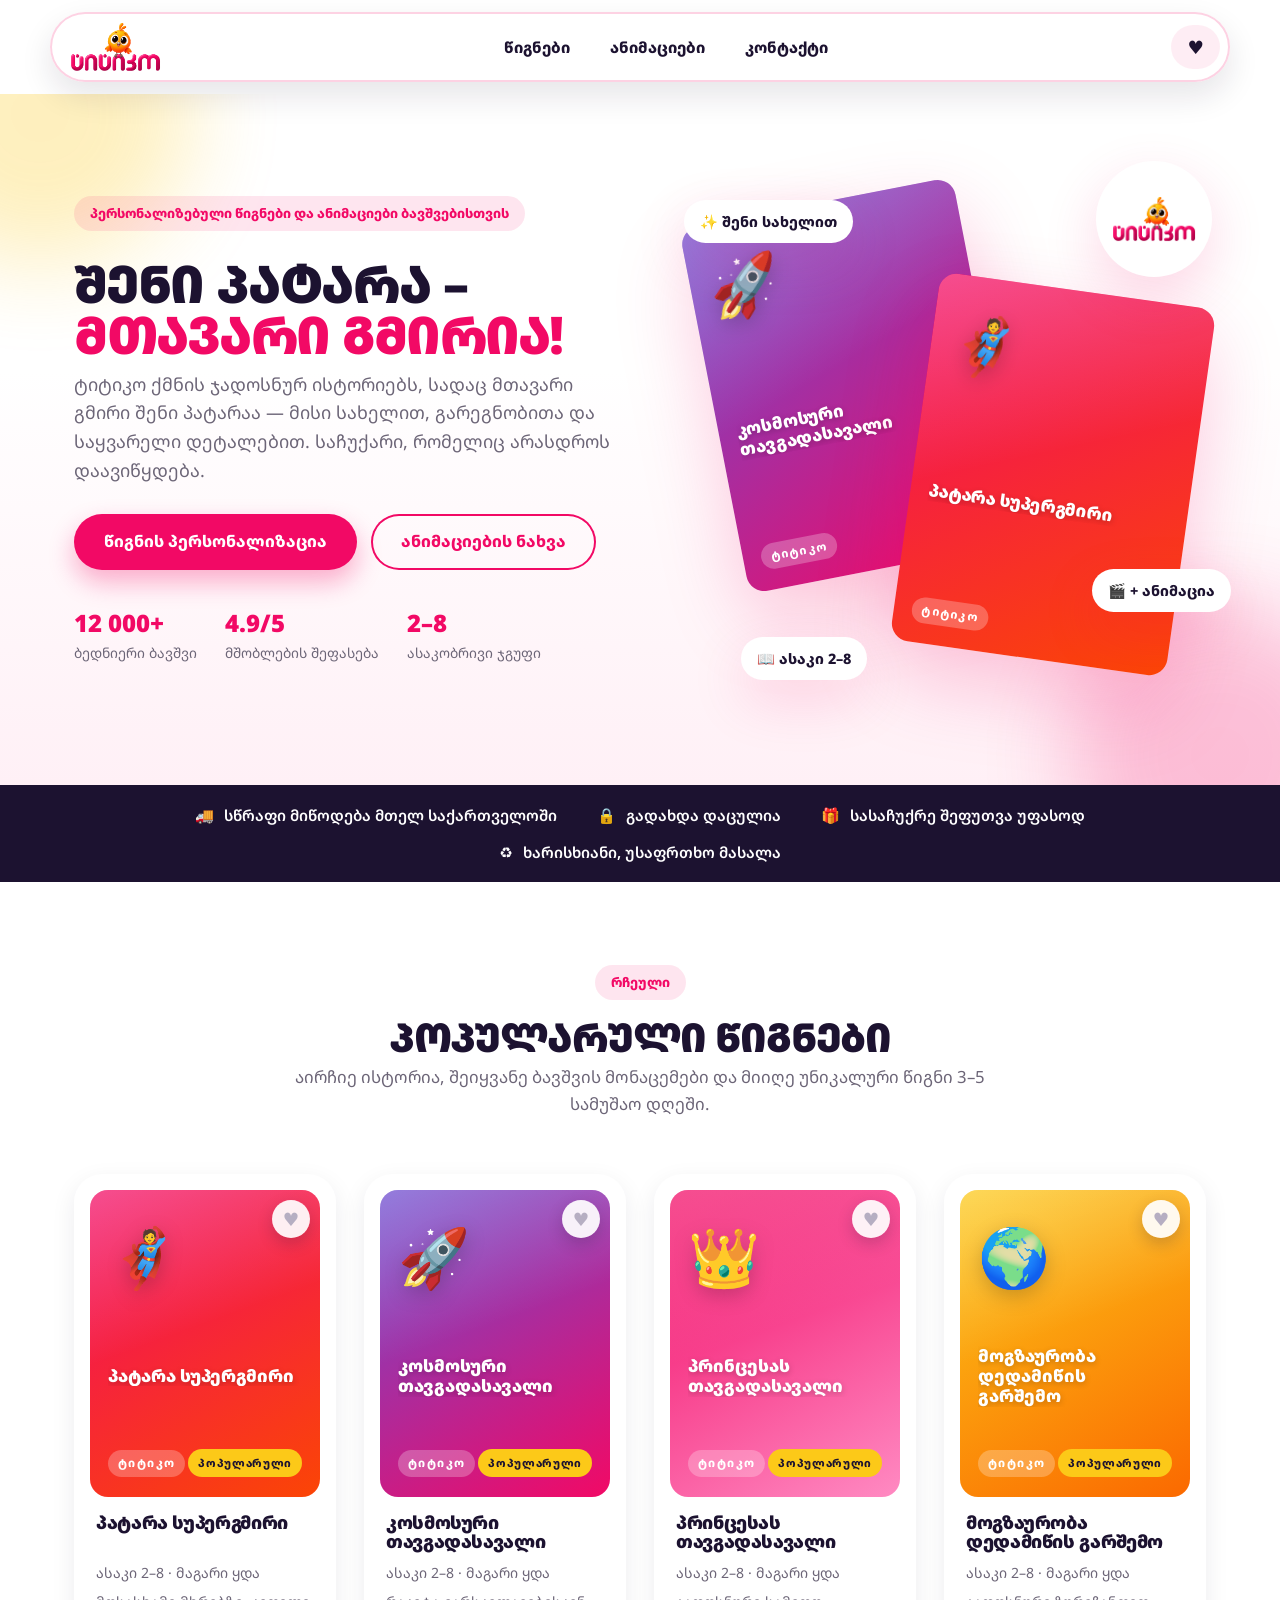
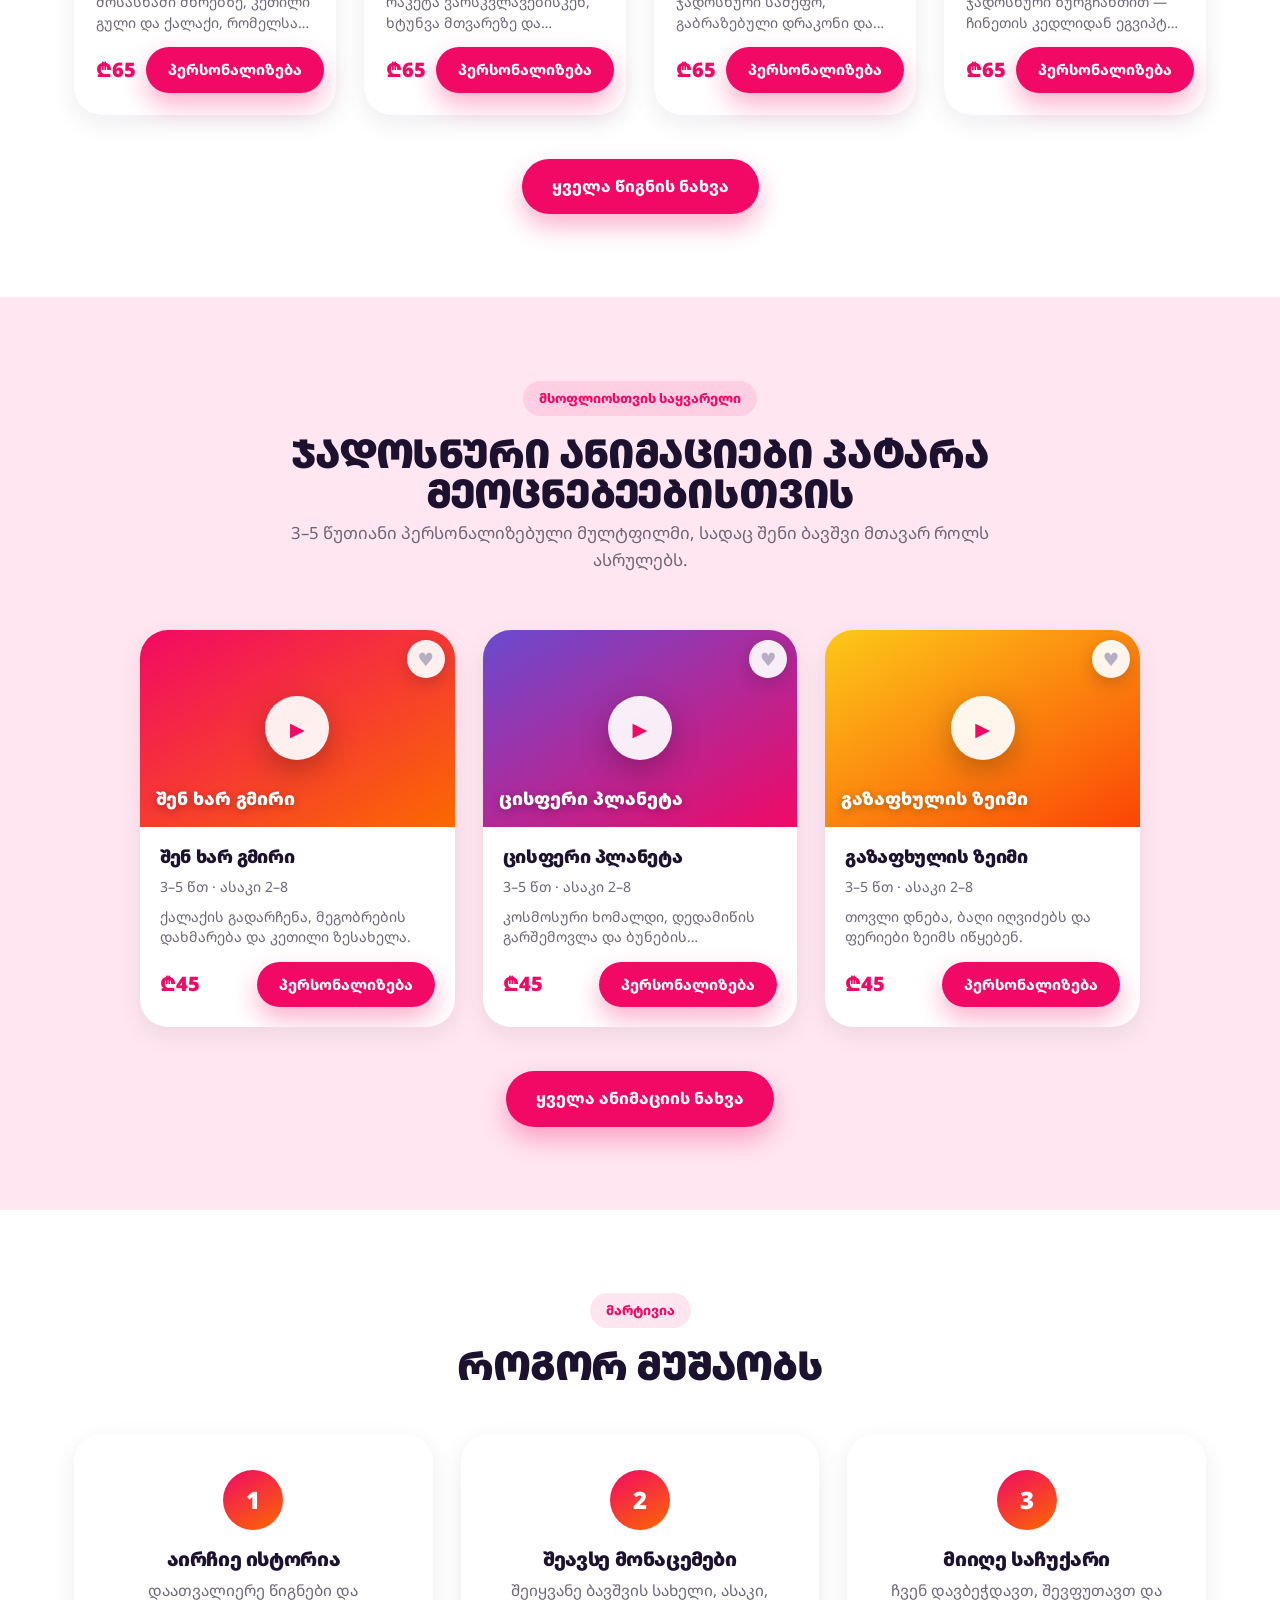
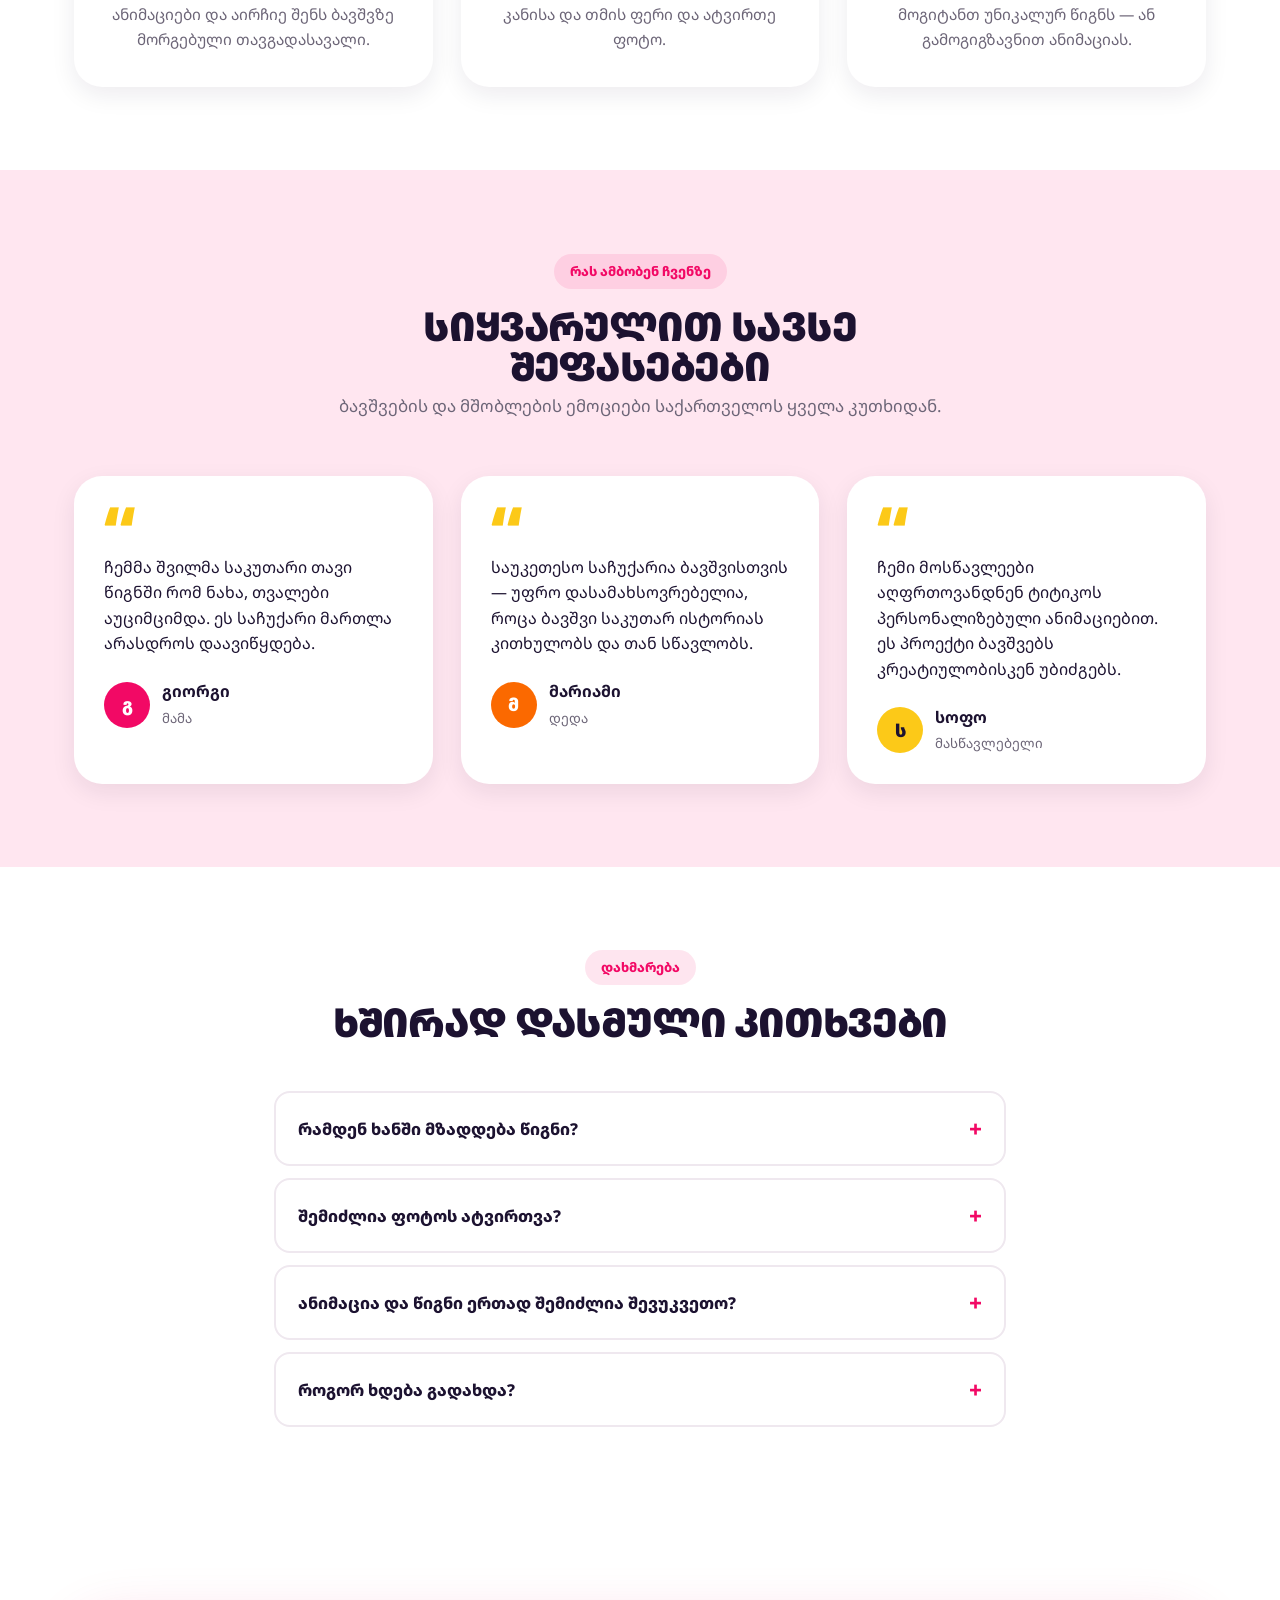
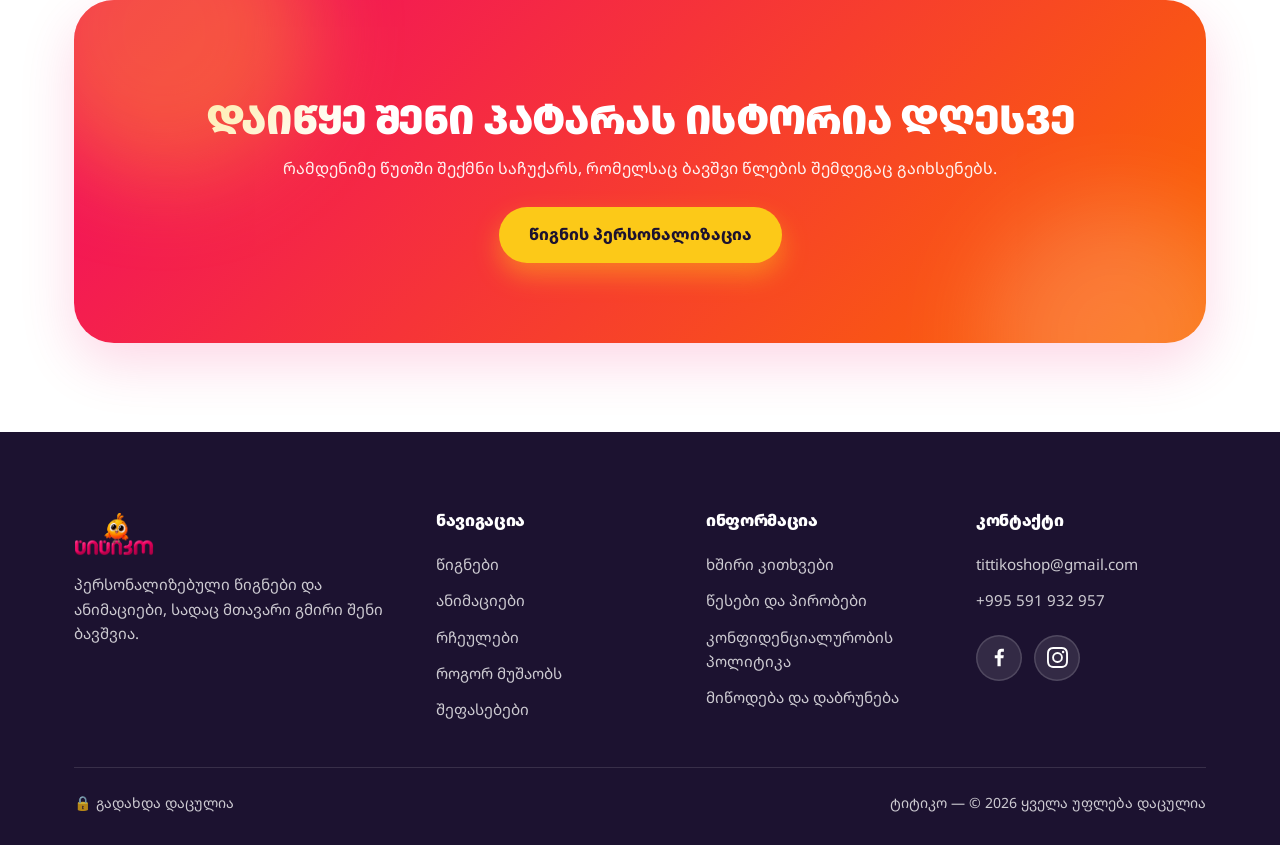
==== commit 18d6effe: "Address the parent in the headline, and answer the phone we advertise "Every child is a hero" is a s" ====
--- a/index.html
+++ b/index.html
@@ -46,7 +46,7 @@
       <div class="hero__inner">
         <div class="hero__copy">
           <span class="eyebrow">პერსონალიზებული წიგნები და ანიმაციები ბავშვებისთვის</span>
-          <h1 class="hero__title">ყველა ბავშვი <span class="tx-pink">გმირია</span></h1>
+          <h1 class="hero__title">შენი პატარა – <span class="tx-pink">მთავარი გმირია!</span></h1>
           <p class="hero__lead">
             ტიტიკო ქმნის ჯადოსნურ ისტორიებს, სადაც მთავარი გმირი შენი პატარაა —
             მისი სახელით, გარეგნობითა და საყვარელი დეტალებით. საჩუქარი, რომელიც
@@ -386,7 +386,7 @@
         <div>
           <h4>კონტაქტი</h4>
           <a href="mailto:tittikoshop@gmail.com">tittikoshop@gmail.com</a>
-          <a href="tel:+995322000000">+995 32 2 000 000</a>
+          <a href="tel:+995591932957">+995 591 932 957</a>
           <div class="footer__social">
             <a class="social social--fb" href="https://www.facebook.com/tittiko.ge" target="_blank" rel="noopener" aria-label="ტიტიკო Facebook-ზე">
               <svg viewBox="0 0 24 24" aria-hidden="true" focusable="false"><path d="M15.12 5.32H17V2.14A26.11 26.11 0 0 0 14.26 2C11.54 2 9.68 3.66 9.68 6.7v2.62H6.61v3.56h3.07V22h3.68v-9.12h3.06l.46-3.56h-3.52V7.05c0-1.05.28-1.73 1.76-1.73Z" /></svg>
--- a/assets/css/style.css
+++ b/assets/css/style.css
@@ -80,8 +80,8 @@
 .section { padding: clamp(64px, 6.5vw, 84px) 0; }
 .section--wash { background: var(--section-wash); }
 
-.section__head { text-align: center; max-width: 680px; margin: 0 auto clamp(36px, 5vw, 56px); }
-.section__title { font-size: clamp(1.9rem, 4.5vw, 3rem); margin: 10px 0 14px; }
+.section__head { text-align: center; max-width: 700px; margin: 0 auto clamp(36px, 5vw, 56px); }
+.section__title { font-size: clamp(1.9rem, 4.5vw, 4.6rem); margin: 10px 0 14px; line-height: .7; font-variant: all-small-caps; }
 .section__sub { color: var(--muted); font-size: 1.05rem; }
 .section__more { text-align: center; margin-top: clamp(28px, 4vw, 44px); }
 
@@ -89,7 +89,6 @@
   display: inline-block;
   font-weight: 800;
   font-size: .82rem;
-  letter-spacing: .12em;
   text-transform: uppercase;
   color: var(--pink);
   background: rgba(242, 9, 101, .1);
@@ -246,7 +245,7 @@
   gap: clamp(32px, 5vw, 64px);
   align-items: center;
 }
-.hero__title { font-size: clamp(2.6rem, 7vw, 4.6rem); margin: 18px 0; }
+.hero__title { font-size: clamp(2.6rem, 7vw, 4.6rem); margin: 18px 0; line-height: .7; font-variant: all-small-caps; }
 .hero__lead { font-size: 1.12rem; color: var(--muted); max-width: 30em; }
 .hero__actions { display: flex; flex-wrap: wrap; gap: 14px; margin: 30px 0 34px; }
 
@@ -481,7 +480,7 @@
   background: linear-gradient(180deg, #fff 0%, var(--pink-wash) 100%);
 }
 .page-hero .container { position: relative; z-index: 2; }
-.page-hero h1 { font-size: clamp(2.1rem, 5vw, 3.2rem); margin: 14px 0 12px; }
+.page-hero h1 { font-size: clamp(2.1rem, 5vw, 4.6rem); margin: 14px 0 12px; font-variant: all-small-caps; }
 .page-hero__lead { color: var(--muted); max-width: 46em; margin: 0 auto; font-size: 1.05rem; }
 
 .breadcrumb {
@@ -1112,7 +1111,7 @@
 .legal { max-width: 760px; margin: 0 auto; }
 
 .legal__head { margin-bottom: 36px; }
-.legal__head h1 { font-size: clamp(1.9rem, 4.5vw, 2.6rem); margin-bottom: 12px; }
+.legal__head h1 { font-size: clamp(1.9rem, 4.5vw, 4.6rem); margin-bottom: 12px; line-height: .7; font-variant: all-small-caps; }
 .legal__meta { color: var(--muted); font-size: .88rem; font-weight: 600; }
 .legal__intro { margin-top: 18px; color: var(--muted); line-height: 1.75; }
 
@@ -1124,12 +1123,12 @@
 }
 .legal__toc h2 { font-size: .8rem; letter-spacing: .1em; color: var(--muted); margin-bottom: 12px; }
 .legal__toc ol { list-style: none; padding: 0; margin: 0; display: grid; gap: 7px; }
-.legal__toc a { color: var(--ink); font-weight: 600; font-size: .93rem; }
+.legal__toc a { color: var(--ink); font-weight: 600; font-size: 1.5rem; line-height: .7; font-variant: all-small-caps; }
 .legal__toc a:hover { color: var(--pink); }
 .legal__toc .n { color: var(--pink); font-weight: 800; margin-right: 7px; font-variant-numeric: tabular-nums; }
 
 .legal__sec { margin-bottom: 38px; scroll-margin-top: calc(var(--nav-offset) + 20px); }
-.legal__sec h2 { font-size: 1.22rem; margin-bottom: 14px; }
+.legal__sec h2 { font-size: 2.22rem; margin-bottom: 14px; font-variant: all-small-caps; }
 .legal__sec h2 .n { color: var(--pink); margin-right: 9px; font-variant-numeric: tabular-nums; }
 .legal__sec h3 { font-size: 1rem; margin: 20px 0 9px; }
 .legal__sec p { margin-bottom: 13px; line-height: 1.78; }
@@ -1366,8 +1365,8 @@
   text-align: center;
   box-shadow: var(--shadow-md);
 }
-.cta-card h2 { font-size: clamp(1.8rem, 4.5vw, 2.8rem); margin-bottom: 12px; }
-.cta-card p { max-width: 34em; margin: 0 auto 26px; opacity: .95; }
+.cta-card h2 { font-size: clamp(1.8rem, 4.5vw, 4rem); margin-bottom: 12px; font-variant: all-small-caps; }
+.cta-card p { max-width: 50em; margin: 0 auto 26px; opacity: .95; }
 .cta-card .btn { position: relative; z-index: 2; }
 .blob--c1 { width: 300px; height: 300px; background: var(--yellow); opacity: .35; top: -120px; left: -60px; }
 .blob--c2 { width: 260px; height: 260px; background: #fff; opacity: .18; bottom: -120px; right: -40px; }
